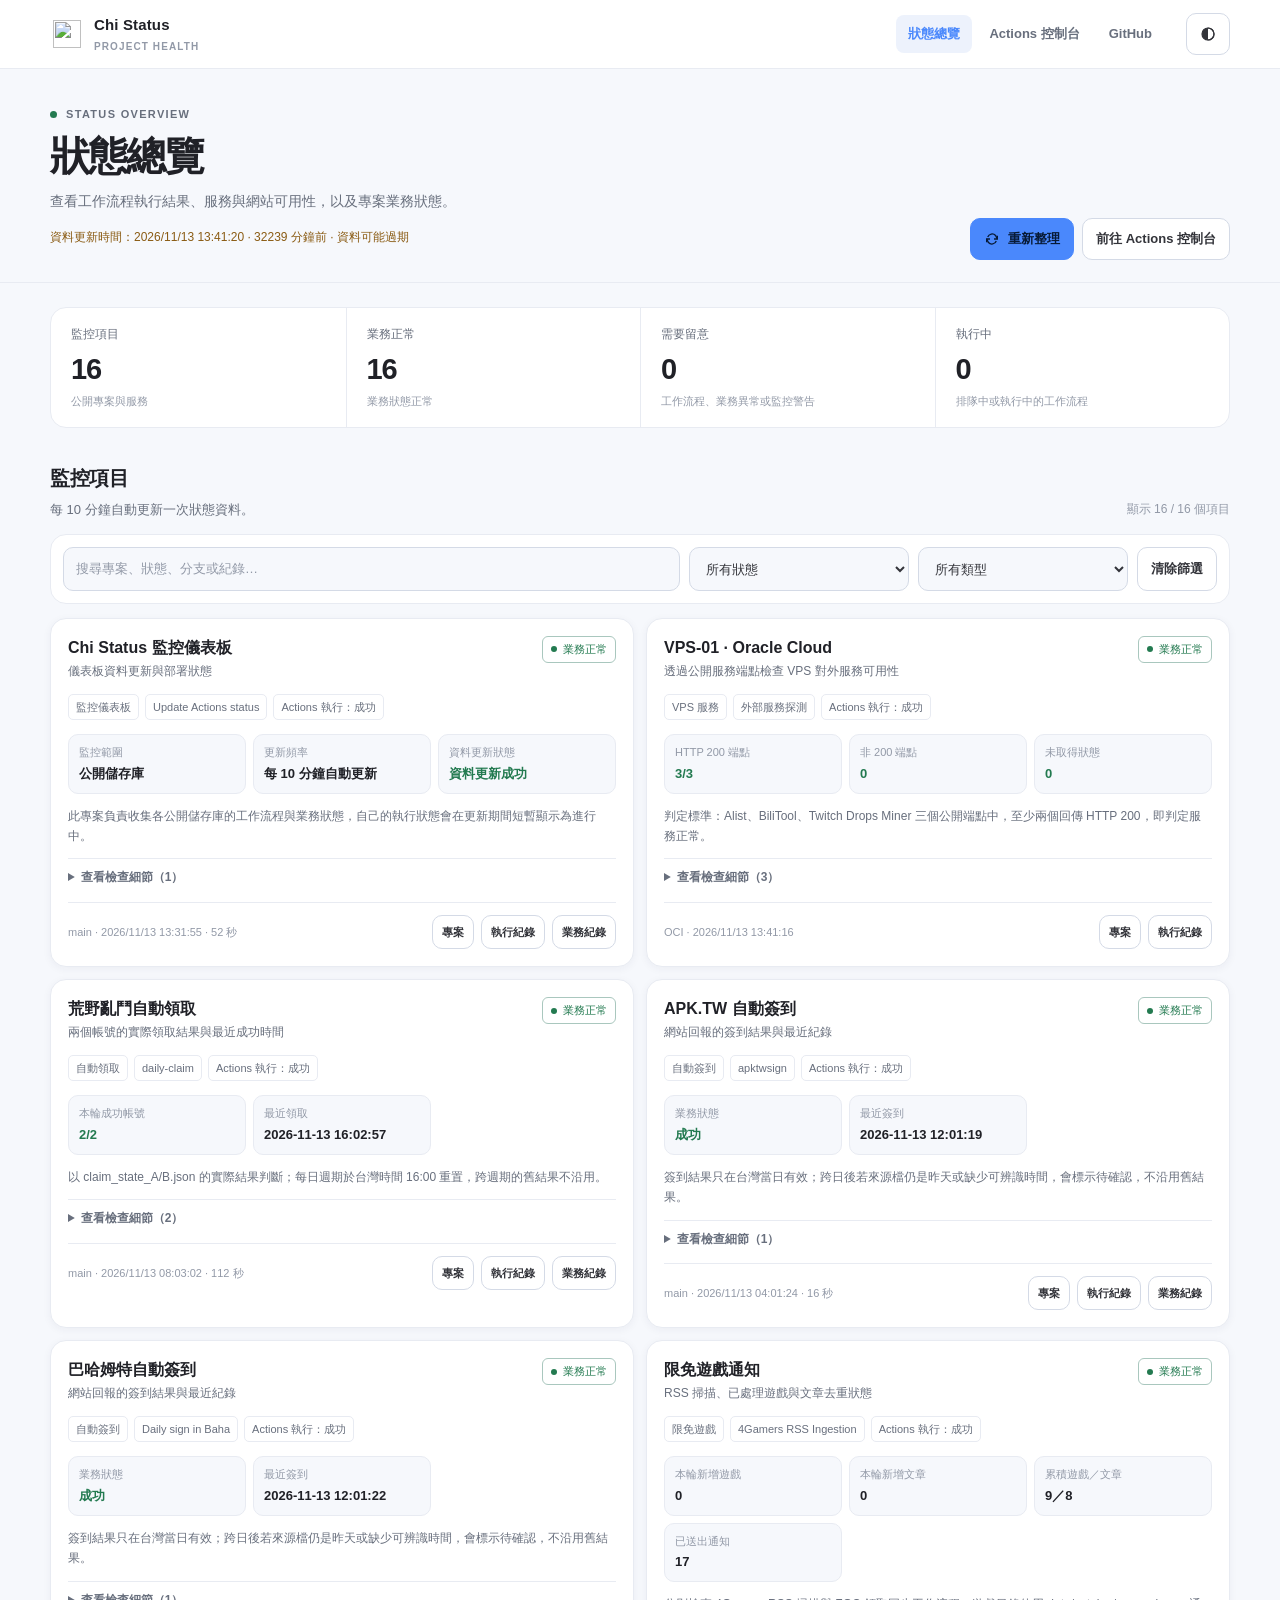
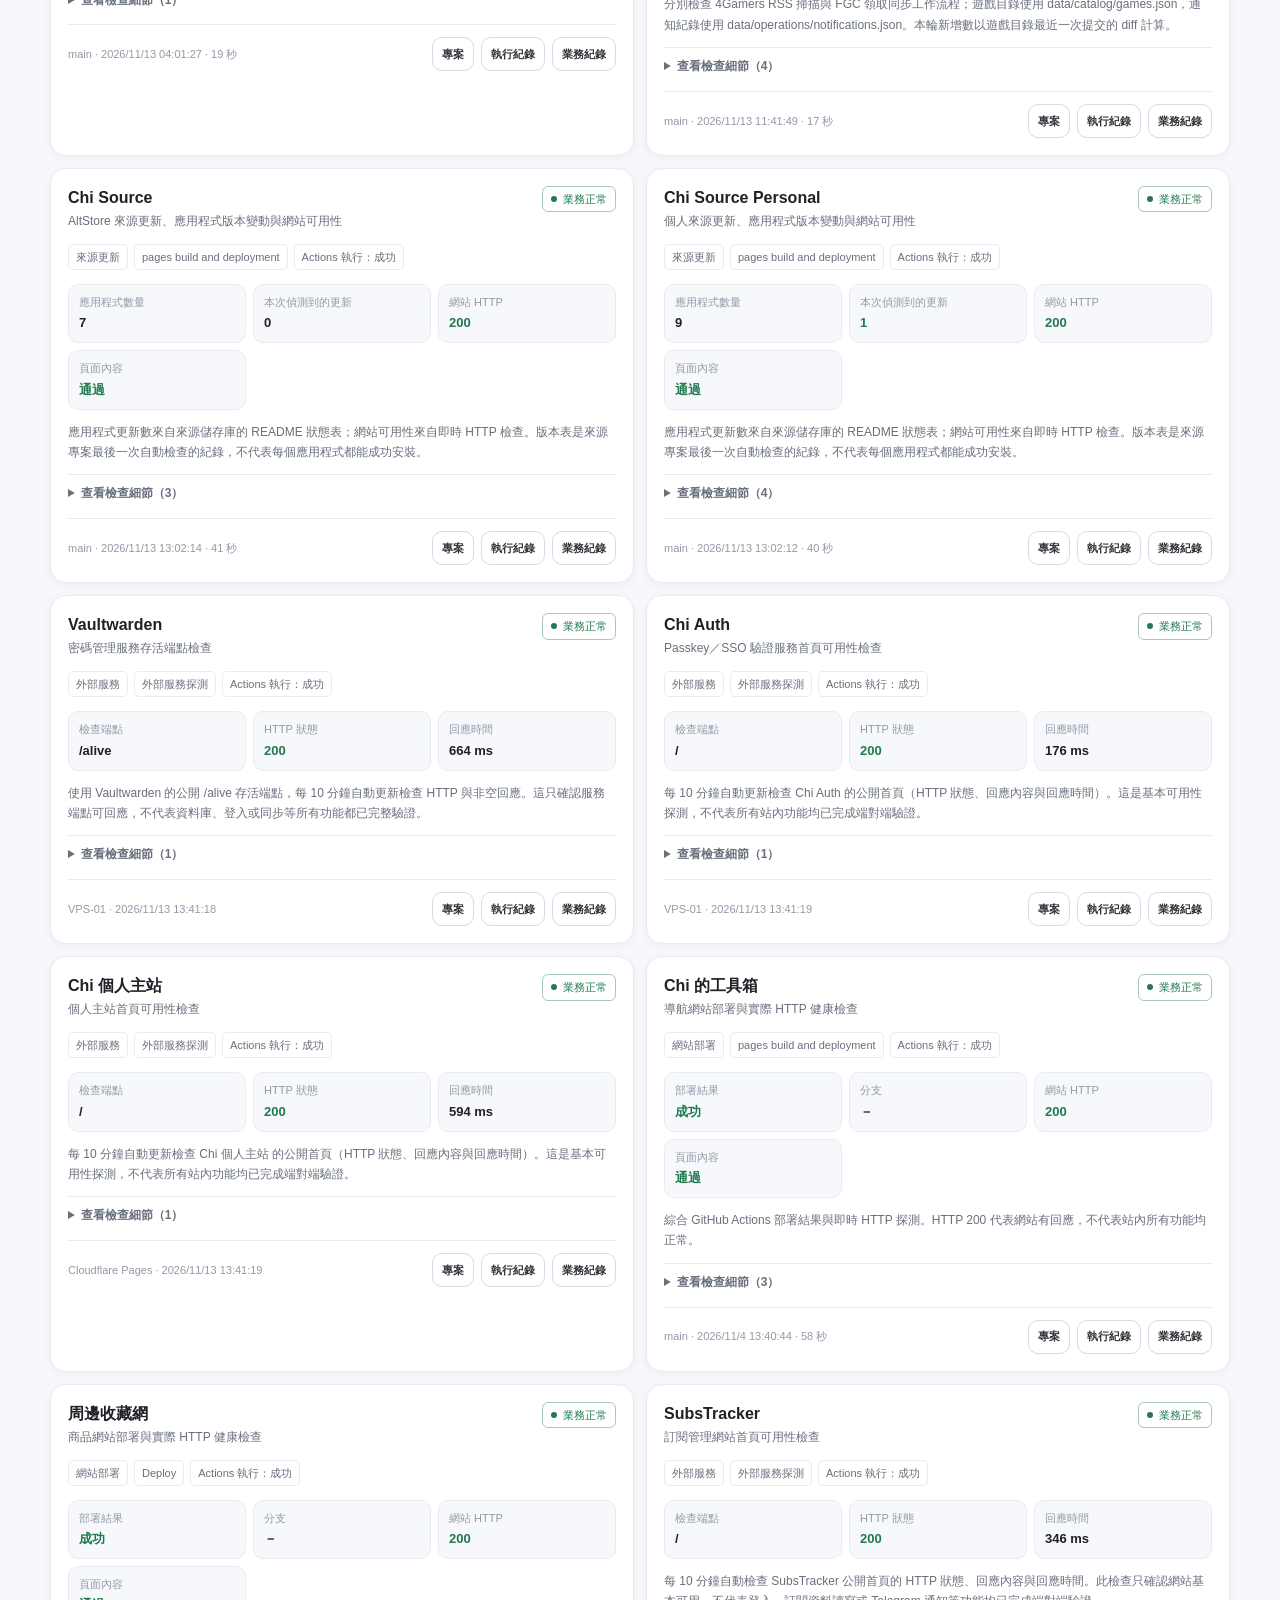
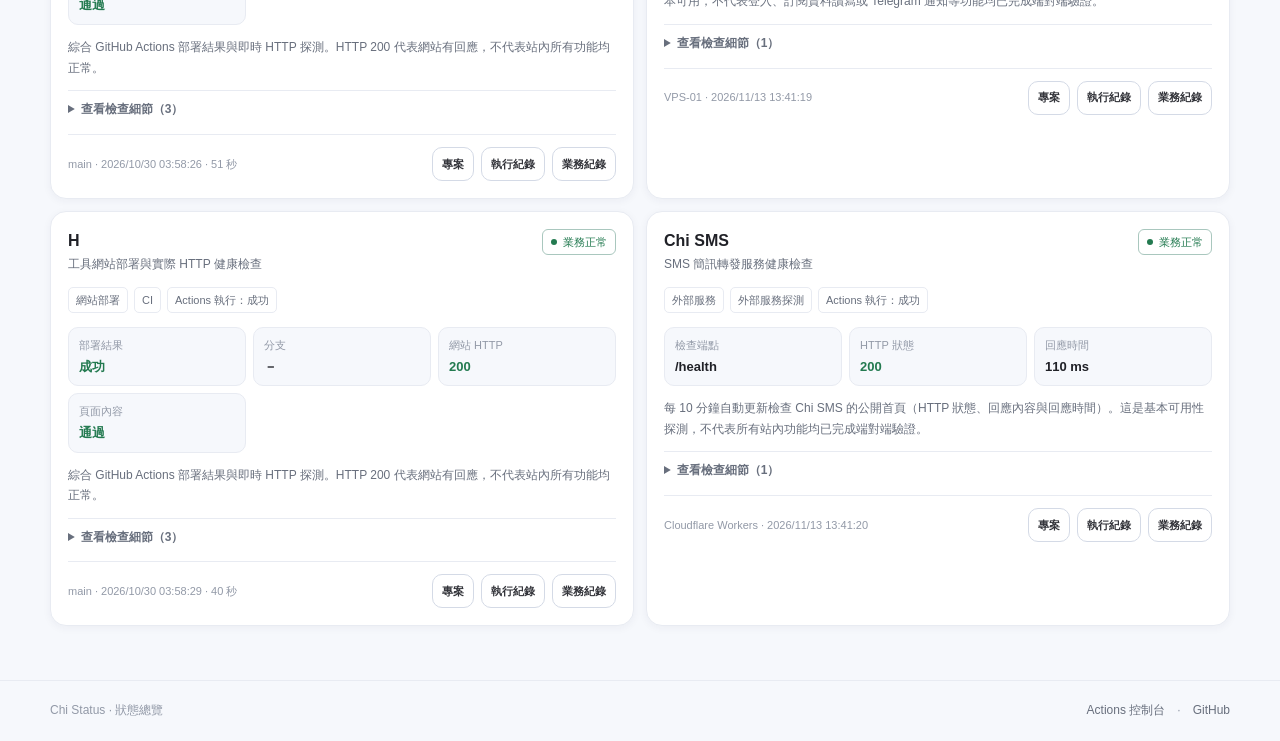
==== index.html @ 499a4186 "Fix Status logo asset references" ====
<!doctype html>
<html lang="zh-Hant" data-chi-theme="light">
<head>
<meta charset="utf-8">
<meta name="viewport" content="width=device-width, initial-scale=1">
<meta name="theme-color" content="#f6f8fc">
<meta name="description" content="Chi Status 狀態總覽，查看工作流程執行結果、服務與網站可用性，以及專案業務狀態。">
<title>Chi Status · 狀態總覽</title>
<link rel="icon" type="image/png" href="https://raw.githubusercontent.com/47tsai/chi-system/main/logo/status-w.png">
<link rel="apple-touch-icon" href="https://raw.githubusercontent.com/47tsai/chi-system/main/logo/status-w.png">
<style>
:root{color-scheme:light;--chi-color-page:#f6f8fc;--chi-color-page-soft:#f0f3fa;--chi-color-surface:#fff;--chi-color-surface-raised:#fff;--chi-color-surface-muted:#edf2fc;--chi-color-text:#33343a;--chi-color-text-strong:#202127;--chi-color-text-muted:#686f7d;--chi-color-text-subtle:#9299a7;--chi-color-accent:#4a88fc;--chi-color-accent-hover:#3476ed;--chi-color-border:#e8ebf2;--chi-color-border-strong:#d4dae6;--chi-color-focus:#4a88fc;--chi-color-success:#237a50;--chi-color-warning:#8a5b13;--chi-color-danger:#b93843;--chi-font-sans:"Noto Sans TC",-apple-system,BlinkMacSystemFont,"Segoe UI",Roboto,sans-serif;--chi-font-mono:ui-monospace,SFMono-Regular,Menlo,Consolas,monospace;--chi-radius-sm:6px;--chi-radius-md:10px;--chi-radius-lg:16px;--chi-shadow-subtle:0 2px 8px rgb(35 48 80 / 5%);--content:1180px}
[data-chi-theme=dark]{color-scheme:dark;--chi-color-page:#17191f;--chi-color-page-soft:#1b1e27;--chi-color-surface:#20232c;--chi-color-surface-raised:#272b36;--chi-color-surface-muted:#282c38;--chi-color-text:#e8eaf1;--chi-color-text-strong:#f7f8fc;--chi-color-text-muted:#b2b8c7;--chi-color-text-subtle:#8c94a6;--chi-color-accent:#4a88fc;--chi-color-accent-hover:#79a8ff;--chi-color-border:#353a49;--chi-color-border-strong:#4b5265;--chi-color-focus:#4a88fc;--chi-color-success:#7ed6a7;--chi-color-warning:#edc071;--chi-color-danger:#ff969e;--chi-shadow-subtle:0 2px 8px rgb(0 0 0 / 18%)}
*,*::before,*::after{box-sizing:border-box}html{scroll-behavior:smooth;scroll-padding-top:84px}body{margin:0;background:var(--chi-color-page);color:var(--chi-color-text);font:15px/1.65 var(--chi-font-sans);-webkit-font-smoothing:antialiased}a{color:inherit}button,input,select{font:inherit}button:focus-visible,a:focus-visible,input:focus-visible,select:focus-visible{outline:3px solid var(--chi-color-focus);outline-offset:3px}.container{width:min(calc(100% - 40px),var(--content));margin-inline:auto}.skip{position:absolute;left:12px;top:-60px;z-index:50;padding:10px 14px;background:var(--chi-color-surface);border:1px solid var(--chi-color-border);border-radius:var(--chi-radius-md)}.skip:focus{top:12px}
.header{position:sticky;top:0;z-index:20;background:var(--chi-color-surface);border-bottom:1px solid var(--chi-color-border)}.header-inner{min-height:68px;display:flex;align-items:center;gap:22px}.brand{display:flex;align-items:center;gap:10px;text-decoration:none;color:var(--chi-color-text-strong);font-weight:800;letter-spacing:.01em;white-space:nowrap}.brand-mark{display:grid;place-items:center;width:34px;height:34px;flex:none;overflow:hidden;border-radius:0;background:transparent;color:inherit}.brand-mark img{width:28px;height:28px;object-fit:contain}.brand-logo-dark{display:none}[data-chi-theme=dark] .brand-logo-light{display:none}[data-chi-theme=dark] .brand-logo-dark{display:block}.brand small{display:block;margin-top:1px;color:var(--chi-color-text-subtle);font-size:10px;letter-spacing:.11em;font-weight:650}.nav{display:flex;align-items:center;gap:5px;margin-left:auto}.nav a{padding:8px 12px;border-radius:8px;color:var(--chi-color-text-muted);font-size:13px;font-weight:650;text-decoration:none}.nav a:hover,.nav a[aria-current=page]{background:var(--chi-color-surface-muted);color:var(--chi-color-accent)}.tools{display:flex;align-items:center;gap:8px}.button{display:inline-flex;align-items:center;justify-content:center;gap:8px;min-height:42px;padding:8px 13px;border:1px solid var(--chi-color-border-strong);border-radius:var(--chi-radius-md);background:var(--chi-color-surface);color:var(--chi-color-text);font-size:13px;font-weight:650;text-decoration:none;cursor:pointer}.button:hover{background:var(--chi-color-surface-muted);border-color:var(--chi-color-accent)}.button.primary{border-color:var(--chi-color-accent);background:var(--chi-color-accent);color:#071a36}.button:disabled{opacity:.6;cursor:wait}.button svg{width:16px;height:16px;flex:none}.menu{display:none;width:42px;padding:0}
.page-heading{padding:36px 0 22px;border-bottom:1px solid var(--chi-color-border)}.heading-row{display:flex;align-items:flex-end;justify-content:space-between;gap:24px}.eyebrow{display:flex;align-items:center;gap:9px;margin:0 0 9px;color:var(--chi-color-text-muted);font-size:11px;font-weight:750;letter-spacing:.12em;text-transform:uppercase}.live-dot{width:7px;height:7px;border-radius:50%;background:var(--chi-color-success)}h1,h2,h3,p{margin-top:0}.page-heading h1{margin:0;color:var(--chi-color-text-strong);font-size:clamp(28px,4vw,40px);line-height:1.2;letter-spacing:-.045em}.intro{max-width:650px;margin:10px 0 0;color:var(--chi-color-text-muted);font-size:14px}.heading-actions{display:flex;align-items:center;gap:8px;flex-wrap:wrap}.updated{margin-top:15px;color:var(--chi-color-text-subtle);font-size:12px}.updated.stale{color:var(--chi-color-warning)}
main{padding:24px 0 54px}.stats{display:grid;grid-template-columns:repeat(4,minmax(0,1fr));border:1px solid var(--chi-color-border);border-radius:var(--chi-radius-lg);background:var(--chi-color-surface);overflow:hidden}.stat{padding:17px 20px;min-width:0}.stat+.stat{border-left:1px solid var(--chi-color-border)}.stat-label{display:flex;align-items:center;gap:8px;color:var(--chi-color-text-muted);font-size:12px}.stat-label svg{width:16px;height:16px}.stat-value{display:block;margin-top:7px;color:var(--chi-color-text-strong);font-size:29px;font-weight:750;line-height:1.2;letter-spacing:-.04em;font-variant-numeric:tabular-nums}.stat-note{display:block;margin-top:5px;color:var(--chi-color-text-subtle);font-size:11px}
.section{margin-top:34px}.section-head{display:flex;align-items:flex-end;justify-content:space-between;gap:16px;margin-bottom:14px}.section-head h2{margin:0;color:var(--chi-color-text-strong);font-size:20px;letter-spacing:-.025em}.section-head p{margin:4px 0 0;color:var(--chi-color-text-muted);font-size:13px}.result-count{color:var(--chi-color-text-subtle);font-size:12px;white-space:nowrap}
.filters{display:grid;grid-template-columns:minmax(200px,1fr) minmax(160px,220px) minmax(160px,210px) auto;gap:9px;padding:12px;border:1px solid var(--chi-color-border);border-radius:var(--chi-radius-lg);background:var(--chi-color-surface)}.field{width:100%;min-width:0;min-height:44px;padding:9px 12px;border:1px solid var(--chi-color-border-strong);border-radius:var(--chi-radius-md);background:var(--chi-color-page);color:var(--chi-color-text);font-size:13px}.field::placeholder{color:var(--chi-color-text-subtle)}.field:focus{outline:2px solid var(--chi-color-focus);outline-offset:1px}
.notice{display:none;margin-top:12px;padding:12px 14px;border:1px solid var(--chi-color-border);border-radius:var(--chi-radius-md);background:var(--chi-color-surface);font-size:13px;overflow-wrap:anywhere}.notice:not(:empty){display:block}.notice.error{border-color:var(--chi-color-danger);color:var(--chi-color-danger)}.notice.success{border-color:var(--chi-color-success);color:var(--chi-color-success)}
.projects{display:grid;grid-template-columns:repeat(2,minmax(0,1fr));gap:12px;margin-top:14px}.project{min-width:0;padding:17px;border:1px solid var(--chi-color-border);border-radius:var(--chi-radius-lg);background:var(--chi-color-surface);box-shadow:var(--chi-shadow-subtle)}.project[data-health=bad]{border-top:2px solid var(--chi-color-danger)}.project[data-health=warn]{border-top:2px solid var(--chi-color-warning)}.project[data-health=running]{border-top:2px solid var(--chi-color-accent)}.project-top{display:flex;align-items:flex-start;justify-content:space-between;gap:12px}.project-title{min-width:0}.project-title h3{margin:0;color:var(--chi-color-text-strong);font-size:16px;line-height:1.45;overflow-wrap:anywhere}.project-title p{margin:3px 0 0;color:var(--chi-color-text-muted);font-size:12px;overflow-wrap:anywhere}.status{display:inline-flex;align-items:center;gap:6px;flex:none;padding:4px 8px;border:1px solid var(--chi-color-border);border-radius:6px;color:var(--chi-color-text-muted);font-size:11px;line-height:1.5}.status:before{content:"";width:6px;height:6px;border-radius:50%;background:currentColor}.status.good{color:var(--chi-color-success);border-color:color-mix(in srgb,var(--chi-color-success) 32%,var(--chi-color-border))}.status.bad{color:var(--chi-color-danger);border-color:color-mix(in srgb,var(--chi-color-danger) 32%,var(--chi-color-border))}.status.warn{color:var(--chi-color-warning);border-color:color-mix(in srgb,var(--chi-color-warning) 32%,var(--chi-color-border))}.status.running{color:var(--chi-color-accent)}.meta{display:flex;flex-wrap:wrap;gap:6px;margin-top:12px}.tag{padding:3px 7px;border:1px solid var(--chi-color-border);border-radius:5px;color:var(--chi-color-text-muted);font-size:11px;overflow-wrap:anywhere}.metrics{display:grid;grid-template-columns:repeat(3,minmax(0,1fr));gap:7px;margin-top:14px}.metric{min-width:0;padding:9px 10px;border:1px solid var(--chi-color-border);border-radius:var(--chi-radius-md);background:var(--chi-color-page)}.metric span{display:block;color:var(--chi-color-text-subtle);font-size:11px;line-height:1.5}.metric strong{display:block;margin-top:4px;color:var(--chi-color-text-strong);font-size:13px;line-height:1.45;overflow-wrap:anywhere}.metric strong.good{color:var(--chi-color-success)}.metric strong.bad{color:var(--chi-color-danger)}.warning{margin-top:12px;padding:10px 12px;border-left:3px solid var(--chi-color-warning);background:var(--chi-color-page-soft);color:var(--chi-color-warning);font-size:12px;overflow-wrap:anywhere}.note{margin:12px 0 0;color:var(--chi-color-text-muted);font-size:12px;line-height:1.7}.details{margin-top:12px;border-top:1px solid var(--chi-color-border);padding-top:9px}.details summary{cursor:pointer;color:var(--chi-color-text-muted);font-size:12px;font-weight:650}.detail-list{display:grid;gap:0;margin-top:8px}.detail-row{display:grid;grid-template-columns:minmax(80px,.7fr) minmax(0,1.5fr);gap:12px;padding:8px 0;border-bottom:1px solid var(--chi-color-border);font-size:12px}.detail-row:last-child{border-bottom:0}.detail-row span{color:var(--chi-color-text-subtle)}.detail-row strong{text-align:right;color:var(--chi-color-text);font-weight:500;overflow-wrap:anywhere}.card-footer{display:flex;align-items:center;justify-content:space-between;gap:12px;margin-top:14px;padding-top:12px;border-top:1px solid var(--chi-color-border)}.run-meta{min-width:0;color:var(--chi-color-text-subtle);font-size:11px;overflow-wrap:anywhere}.links{display:flex;gap:7px;flex:none}.links .button{min-height:34px;padding:6px 9px;font-size:11px}.empty{grid-column:1/-1;padding:36px 16px;border:1px dashed var(--chi-color-border-strong);border-radius:var(--chi-radius-lg);background:var(--chi-color-surface);color:var(--chi-color-text-muted);text-align:center}
.footer{border-top:1px solid var(--chi-color-border);padding:20px 0;color:var(--chi-color-text-subtle);font-size:12px}.footer-inner{display:flex;justify-content:space-between;gap:14px;flex-wrap:wrap}.footer a{color:var(--chi-color-text-muted);text-decoration:none}.footer a:hover{color:var(--chi-color-accent)}
@media(max-width:900px){.header-inner{gap:12px}.nav{display:none;position:absolute;top:calc(100% + 1px);right:20px;min-width:210px;padding:8px;border:1px solid var(--chi-color-border);border-radius:var(--chi-radius-lg);background:var(--chi-color-surface);box-shadow:var(--chi-shadow-subtle)}.nav.open{display:grid}.nav a{padding:10px}.menu{display:inline-flex}.filters{grid-template-columns:minmax(0,1fr) minmax(0,190px)}.projects{gap:10px}.project{padding:14px}}
@media(max-width:620px){.container{width:calc(100% - 28px)}.header-inner{min-height:60px;gap:8px}.brand{gap:8px;font-size:14px}.brand-mark{width:32px;height:32px}.brand small{font-size:9px}.tools{margin-left:auto;gap:5px}.tools .button{min-height:38px;padding:7px 9px}.tools .button .label{display:none}.menu{width:38px}.nav{right:14px}.page-heading{padding:27px 0 18px}.heading-row{align-items:flex-start;flex-direction:column;gap:15px}.page-heading h1{font-size:30px}.heading-actions{width:100%}.heading-actions .button{flex:1}.intro{font-size:13px}.updated{font-size:11px}main{padding-top:18px}.stats{grid-template-columns:repeat(2,minmax(0,1fr))}.stat{padding:13px 14px}.stat:nth-child(3){border-left:0;border-top:1px solid var(--chi-color-border)}.stat:nth-child(4){border-top:1px solid var(--chi-color-border)}.stat-value{font-size:26px}.section{margin-top:26px}.section-head{align-items:flex-start;flex-direction:column;gap:5px}.filters{grid-template-columns:1fr;padding:9px}.projects{grid-template-columns:1fr}.project{padding:14px}.project-top{gap:8px}.project-title h3{font-size:16px}.metrics{gap:5px}.metric{padding:8px}.metric span{font-size:10px}.metric strong{font-size:12px}.card-footer{align-items:flex-start;flex-direction:column}.links{width:100%}.links .button{flex:1}.detail-row{grid-template-columns:1fr;gap:2px}.detail-row strong{text-align:left}.result-count{white-space:normal}}
@media(prefers-reduced-motion:reduce){html{scroll-behavior:auto}*{transition:none!important;animation:none!important}}
</style>
</head>
<body>
<a class="skip" href="#main">跳至主要內容</a>
<header class="header"><div class="container header-inner">
<a class="brand" href="/" aria-label="Chi Status 狀態總覽首頁"><span class="brand-mark" aria-hidden="true"><img class="brand-logo-light" src="https://raw.githubusercontent.com/47tsai/chi-system/main/logo/status-b.png" alt=""><img class="brand-logo-dark" src="https://raw.githubusercontent.com/47tsai/chi-system/main/logo/status-w.png" alt=""></span><span>Chi Status<small>PROJECT HEALTH</small></span></a>
<nav class="nav" id="nav" aria-label="主要導覽"><a href="#overview" aria-current="page">狀態總覽</a><a href="/action/">Actions 控制台</a><a href="https://github.com/47tsai/status" target="_blank" rel="noopener noreferrer">GitHub</a></nav>
<div class="tools"><button class="button" id="theme" type="button" aria-label="切換色彩模式"><svg viewBox="0 0 24 24" fill="none" stroke="currentColor" stroke-width="1.8" aria-hidden="true"><path d="M12 8a2.83 2.83 0 0 0 4 4 4 4 0 1 1-4-4"/><path d="M12 2v2M12 20v2M4.9 4.9l1.4 1.4M17.7 17.7l1.4 1.4M2 12h2M20 12h2M6.3 17.7l-1.4 1.4M19.1 4.9l-1.4 1.4"/></svg></button><button class="button menu" id="menu" type="button" aria-expanded="false" aria-controls="nav" aria-label="開啟導覽選單"><svg viewBox="0 0 24 24" fill="none" stroke="currentColor" stroke-width="2"><path d="M4 6h16M4 12h16M4 18h16"/></svg></button></div>
</div></header>
<section class="page-heading"><div class="container"><div class="heading-row"><div><p class="eyebrow"><span class="live-dot"></span> STATUS OVERVIEW</p><h1>狀態總覽</h1><p class="intro">查看工作流程執行結果、服務與網站可用性，以及專案業務狀態。</p><p class="updated" id="updated" aria-live="polite">正在讀取最新狀態…</p></div><div class="heading-actions"><button class="button primary" id="refresh" type="button"><svg viewBox="0 0 24 24" fill="none" stroke="currentColor" stroke-width="2"><path d="M20 7v5h-5M4 17v-5h5"/><path d="M5.6 9A7 7 0 0 1 17.3 6.7L20 12M4 12l2.7 5.3A7 7 0 0 0 18.4 15"/></svg><span id="refresh-label">重新整理</span></button><a class="button" href="/action/">前往 Actions 控制台</a></div></div></div></section>
<main id="main"><div id="overview" class="container">
<section class="stats" aria-label="狀態摘要">
<div class="stat"><span class="stat-label">監控項目</span><strong class="stat-value" id="total">－</strong><span class="stat-note">公開專案與服務</span></div>
<div class="stat"><span class="stat-label">業務正常</span><strong class="stat-value" id="bizok">－</strong><span class="stat-note">業務狀態正常</span></div>
<div class="stat"><span class="stat-label">需要留意</span><strong class="stat-value" id="attention">－</strong><span class="stat-note">工作流程、業務異常或監控警告</span></div>
<div class="stat"><span class="stat-label">執行中</span><strong class="stat-value" id="running">－</strong><span class="stat-note">排隊中或執行中的工作流程</span></div>
</section>
<section class="section" aria-labelledby="projects-heading"><div class="section-head"><div><h2 id="projects-heading">監控項目</h2><p>每 10 分鐘自動更新一次狀態資料。</p></div><span class="result-count" id="result-count">載入中</span></div>
<div class="filters"><input class="field" id="search" type="search" placeholder="搜尋專案、狀態、分支或紀錄…" aria-label="搜尋監控項目"><select class="field" id="filter" aria-label="依狀態篩選"><option value="all">所有狀態</option><option value="attention">需要留意</option><option value="business-failure">業務異常</option><option value="workflow-failure">工作流程失敗</option><option value="success">業務正常</option><option value="running">執行中</option></select><select class="field" id="category" aria-label="依類型篩選"><option value="all">所有類型</option><option value="vps">VPS</option><option value="claim">自動領取</option><option value="checkin">自動簽到</option><option value="source">來源更新</option><option value="deploy">網站部署</option><option value="freegame">限免遊戲</option><option value="website">外部服務</option></select><button class="button" id="clear" type="button">清除篩選</button></div>
<div class="notice" id="notice" role="status" aria-live="polite"></div><div class="projects" id="projects"><div class="empty">正在載入狀態資料…</div></div>
</section>
</div>

</main>
<footer class="footer"><div class="container footer-inner"><span>Chi Status · 狀態總覽</span><span><a href="/action/">Actions 控制台</a>　·　<a href="https://github.com/47tsai/status" target="_blank" rel="noopener noreferrer">GitHub</a></span></div></footer>
<script>
const $=id=>document.getElementById(id);let items=[],lastGeneratedAt=null,loading=false,loadError='';
const labels={success:'成功',failure:'失敗',cancelled:'已取消',in_progress:'執行中',queued:'排隊中',requested:'等待中',waiting:'等待中',timed_out:'逾時',action_required:'需要處理',skipped:'已略過',unknown:'狀態未知',running:'執行中'};
const kindLabels={dashboard:'監控儀表板',vps:'VPS 服務',claim:'自動領取',checkin:'自動簽到',source:'來源更新',deploy:'網站部署',freegame:'限免遊戲',website:'外部服務',project:'一般專案'};
const text=s=>String(s??'');const escapeHTML=s=>text(s).replace(/[&<>"']/g,c=>({'&':'&amp;','<':'&lt;','>':'&gt;','"':'&quot;',"'":'&#39;'}[c]));
const isWorkflowBad=x=>['failure','timed_out','action_required','startup_failure'].includes(x.status);
const isBusinessBad=x=>x.business?.business_status==='failure';
const isRunning=x=>['in_progress','queued','requested','waiting'].includes(x.status);
const isWorkflowUnconfirmed=x=>x.status!=='success'&&!isWorkflowBad(x)&&!isRunning(x);
const needsAttention=x=>health(x)==='bad'||health(x)==='warn';
const label=s=>labels[s]||s||'尚無紀錄';
const safeDate=s=>{const d=new Date(s||0);return !s||Number.isNaN(d.getTime())?'尚無時間':d.toLocaleString('zh-TW',{hour12:false})};
const businessLabel=b=>b?.business_label||'尚未建立業務紀錄';
function health(x){if(isWorkflowBad(x)||isBusinessBad(x))return'bad';if(isRunning(x))return'running';if(x.monitor_warning||isWorkflowUnconfirmed(x)||x.business?.business_status!=='success')return'warn';return'good'}
function statusText(x){if(isWorkflowBad(x))return'工作流程'+label(x.status);if(isBusinessBad(x))return'業務異常';if(x.monitor_warning)return'監控警告';if(isRunning(x))return label(x.status);if(isWorkflowUnconfirmed(x))return'工作流程'+label(x.status)+' · 待確認';if(x.business?.business_status==='success')return'業務正常';return'待確認'}
function statusClass(x){const h=health(x);return h==='good'?'good':h==='bad'?'bad':h==='running'?'running':'warn'}
function render(){
 const q=$('search').value.trim().toLowerCase(),f=$('filter').value,c=$('category').value;
 const filtered=items.filter(x=>{const b=x.business||{},hay=[x.name,x.full_name,x.workflow,x.branch,x.commit_message,x.monitor_warning,b.title,b.description,b.business_label,...(b.metrics||[]).flatMap(m=>[m.label,m.value]),...(b.details||[]).flatMap(d=>[d.label,d.result,d.time])].join(' ').toLowerCase();if(q&&!hay.includes(q))return false;if(f==='attention'&&!needsAttention(x))return false;if(f==='business-failure'&&!isBusinessBad(x))return false;if(f==='workflow-failure'&&!isWorkflowBad(x))return false;if(f==='success'&&health(x)!=='good')return false;if(f==='running'&&!isRunning(x))return false;if(c!=='all'&&b.kind!==c)return false;return true});
 const order={status:0,'vps-01':1,'sc-auto-claim':2,apktwsign:3,bahasign:4,'free-game':5,'chi-source':6,'chi-source-personal':7,'vaultwarden-service':8,'chi-auth-service':9,'chi-home':10,nav:11,merch:12,'sub-service':13,h:14};const severity=x=>isWorkflowBad(x)||isBusinessBad(x)?0:x.monitor_warning?1:isRunning(x)?1:(x.business?.business_status==='success'&&x.status==='success')?3:2;
 filtered.sort((a,b)=>(order[a.name]??100)-(order[b.name]??100)||severity(a)-severity(b)||(new Date(b.updated_at||0)-new Date(a.updated_at||0)));
 $('total').textContent=items.length;$('bizok').textContent=items.filter(x=>x.business?.business_status==='success').length;$('attention').textContent=items.filter(x=>health(x)==='bad'||health(x)==='warn').length;$('running').textContent=items.filter(isRunning).length;$('result-count').textContent='顯示 '+filtered.length+' / '+items.length+' 個項目';
 const root=$('projects');root.replaceChildren();
 if(!filtered.length){root.innerHTML='<div class="empty">沒有符合條件的監控項目。<br>請調整搜尋文字或篩選條件。</div>';return}
 for(const x of filtered){const b=x.business||{},metrics=b.metrics||[],details=b.details||[],h=health(x);const card=document.createElement('article');card.className='project';card.dataset.health=h;
 const metricHTML=metrics.length?'<div class="metrics">'+metrics.map(m=>'<div class="metric"><span>'+escapeHTML(m.label)+'</span><strong class="'+(m.tone==='good'?'good':m.tone==='bad'?'bad':'')+'">'+escapeHTML(m.value)+'</strong></div>').join('')+'</div>':'';
 const detailHTML=details.length?'<details class="details"><summary>查看檢查細節（'+details.length+'）</summary><div class="detail-list">'+details.map(d=>'<div class="detail-row"><span>'+escapeHTML(d.label)+'</span><strong>'+escapeHTML([d.result,d.time].filter(Boolean).join(' · ')||'－')+'</strong></div>').join('')+'</div></details>':'';
 const note=b.note?'<p class="note">'+escapeHTML(b.note)+'</p>':'';
 const warning=x.monitor_warning?'<div class="warning">'+escapeHTML(x.monitor_warning)+'</div>':'';
 const duration=Number.isFinite(x.duration_seconds)?' · '+x.duration_seconds+' 秒':'';
 const runMeta='<div class="run-meta">'+escapeHTML(x.branch||'－')+' · '+escapeHTML(safeDate(x.updated_at))+duration+'</div>';
 const link=(url,label)=>url?'<a class="button" href="'+escapeHTML(url)+'" target="_blank" rel="noopener noreferrer">'+label+'</a>':'';
 card.innerHTML='<div class="project-top"><div class="project-title"><h3>'+escapeHTML(b.title||x.full_name||x.name)+'</h3><p>'+escapeHTML(b.description||x.workflow||'專案狀態')+'</p></div><span class="status '+statusClass(x)+'">'+escapeHTML(statusText(x))+'</span></div><div class="meta"><span class="tag">'+escapeHTML(kindLabels[b.kind]||kindLabels.project)+'</span><span class="tag">'+escapeHTML(x.workflow||'無工作流程紀錄')+'</span><span class="tag">Actions 執行：'+escapeHTML(label(x.status))+'</span></div>'+metricHTML+warning+note+detailHTML+'<div class="card-footer">'+runMeta+'<div class="links">'+link(x.html_url,'專案')+link(x.run_url||x.runs_url,'執行紀錄')+(b.evidence_url?link(b.evidence_url,'業務紀錄'):'')+'</div></div>';
 root.append(card);
 }
}
function updateFreshness(){const stamp=$('updated');if(loadError){stamp.textContent=loadError;stamp.classList.add('stale');return}if(!lastGeneratedAt||Number.isNaN(lastGeneratedAt.getTime())){stamp.textContent='尚未取得有效的更新時間';stamp.classList.add('stale');return}const delta=Date.now()-lastGeneratedAt.getTime(),age=Math.max(0,Math.floor(delta/60000));let ageText=age<1?'不到 1 分鐘前':age+' 分鐘前';if(age>=20)ageText+=' · 資料可能過期';if(delta < -120000)ageText='時間戳記在未來，請檢查系統時間';stamp.textContent='資料更新時間：'+lastGeneratedAt.toLocaleString('zh-TW',{hour12:false})+' · '+ageText;stamp.classList.toggle('stale',age>=20||delta < -120000)}
async function load(){if(loading)return;loading=true;const btn=$('refresh');btn.disabled=true;$('refresh-label').textContent='讀取中…';const controller=new AbortController(),timeout=setTimeout(()=>controller.abort(),15000);try{const r=await fetch('/status.json?t='+Date.now(),{cache:'no-store',signal:controller.signal});if(!r.ok)throw Error('HTTP '+r.status);const data=await r.json();if(!Array.isArray(data.repositories))throw Error('狀態資料格式不正確');items=data.repositories;lastGeneratedAt=data.generated_at?new Date(data.generated_at):null;loadError='';$('notice').textContent='';$('notice').className='notice';updateFreshness();render()}catch(e){loadError=e.name==='AbortError'?'讀取逾時：15 秒內未收到回應':'讀取失敗：'+e.message;updateFreshness();$('notice').className='notice error';$('notice').textContent='目前無法讀取最新狀態資料。請確認 status.json 已部署，或稍後重新整理。';if(!items.length)$('projects').innerHTML='<div class="empty">目前讀取不到狀態資料，請稍後重新整理。</div>'}finally{clearTimeout(timeout);loading=false;btn.disabled=false;$('refresh-label').textContent='重新整理'}}
$('refresh').addEventListener('click',load);$('search').addEventListener('input',render);$('filter').addEventListener('change',render);$('category').addEventListener('change',render);$('clear').addEventListener('click',()=>{$('search').value='';$('filter').value='all';$('category').value='all';render()});
const root=document.documentElement,systemTheme=window.matchMedia('(prefers-color-scheme: dark)');let theme='system';try{theme=localStorage.getItem('chi-status-theme')||'system'}catch(e){}if(!['system','light','dark'].includes(theme))theme='system';function applyTheme(){root.dataset.chiTheme=theme==='system'?(systemTheme.matches?'dark':'light'):theme;const themeButton=$('theme');const icons={system:'<circle cx="12" cy="12" r="9"/><path d="M12 3a9 9 0 0 0 0 18Z" fill="currentColor" stroke="none"/><path d="M12 3a9 9 0 0 1 0 18"/>',light:'<circle cx="12" cy="12" r="4"/><path d="M12 2v2m0 16v2M4.93 4.93l1.41 1.41m11.32 11.32 1.41 1.41M2 12h2m16 0h2M4.93 19.07l1.41-1.41M17.66 6.34l1.41-1.41"/>',dark:'<path d="M20.5 14.2A8.5 8.5 0 0 1 9.8 3.5 8.5 8.5 0 1 0 20.5 14.2Z"/>'};themeButton.innerHTML='<svg viewBox="0 0 24 24" fill="none" stroke="currentColor" stroke-width="1.8" stroke-linecap="round" stroke-linejoin="round" aria-hidden="true">'+icons[theme]+'</svg>';themeButton.setAttribute('aria-label','目前色彩模式：'+(theme==='system'?'跟隨系統':theme==='light'?'淺色':'深色')+'，點擊切換');const meta=document.querySelector('meta[name=theme-color]');meta.content=root.dataset.chiTheme==='dark'?'#17191f':'#f6f8fc';}applyTheme();$('theme').addEventListener('click',()=>{theme=['system','light','dark'][(['system','light','dark'].indexOf(theme)+1)%3];try{localStorage.setItem('chi-status-theme',theme)}catch(e){}applyTheme()});systemTheme.addEventListener('change',()=>{if(theme==='system')applyTheme()});
$('menu').addEventListener('click',()=>{const open=$('nav').classList.toggle('open');$('menu').setAttribute('aria-expanded',String(open));$('menu').setAttribute('aria-label',open?'關閉導覽選單':'開啟導覽選單')});document.addEventListener('click',e=>{if(!e.target.closest('#nav')&&!e.target.closest('#menu')){$('nav').classList.remove('open');$('menu').setAttribute('aria-expanded','false')}});
setInterval(()=>{if(!document.hidden)load()},60000);document.addEventListener('visibilitychange',()=>{if(!document.hidden)load()});setInterval(updateFreshness,15000);load();
</script>
</body>
</html>
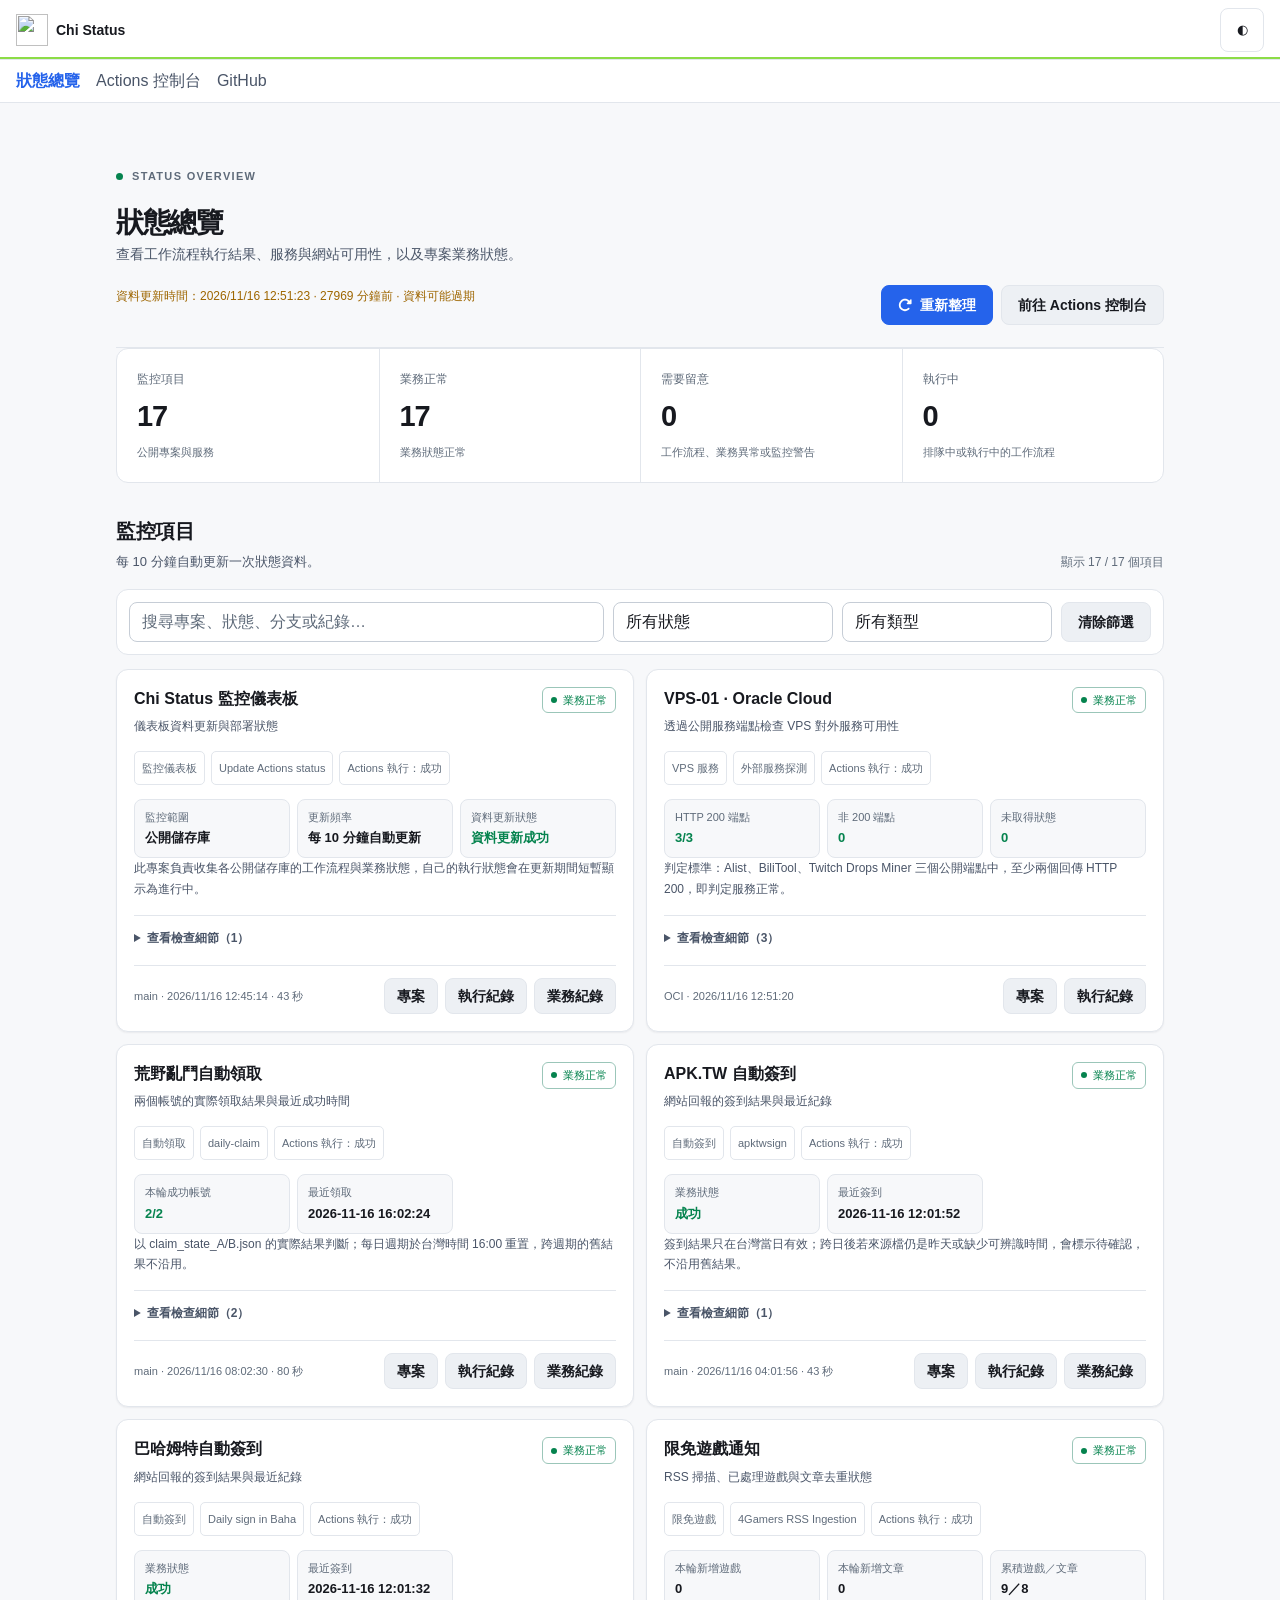
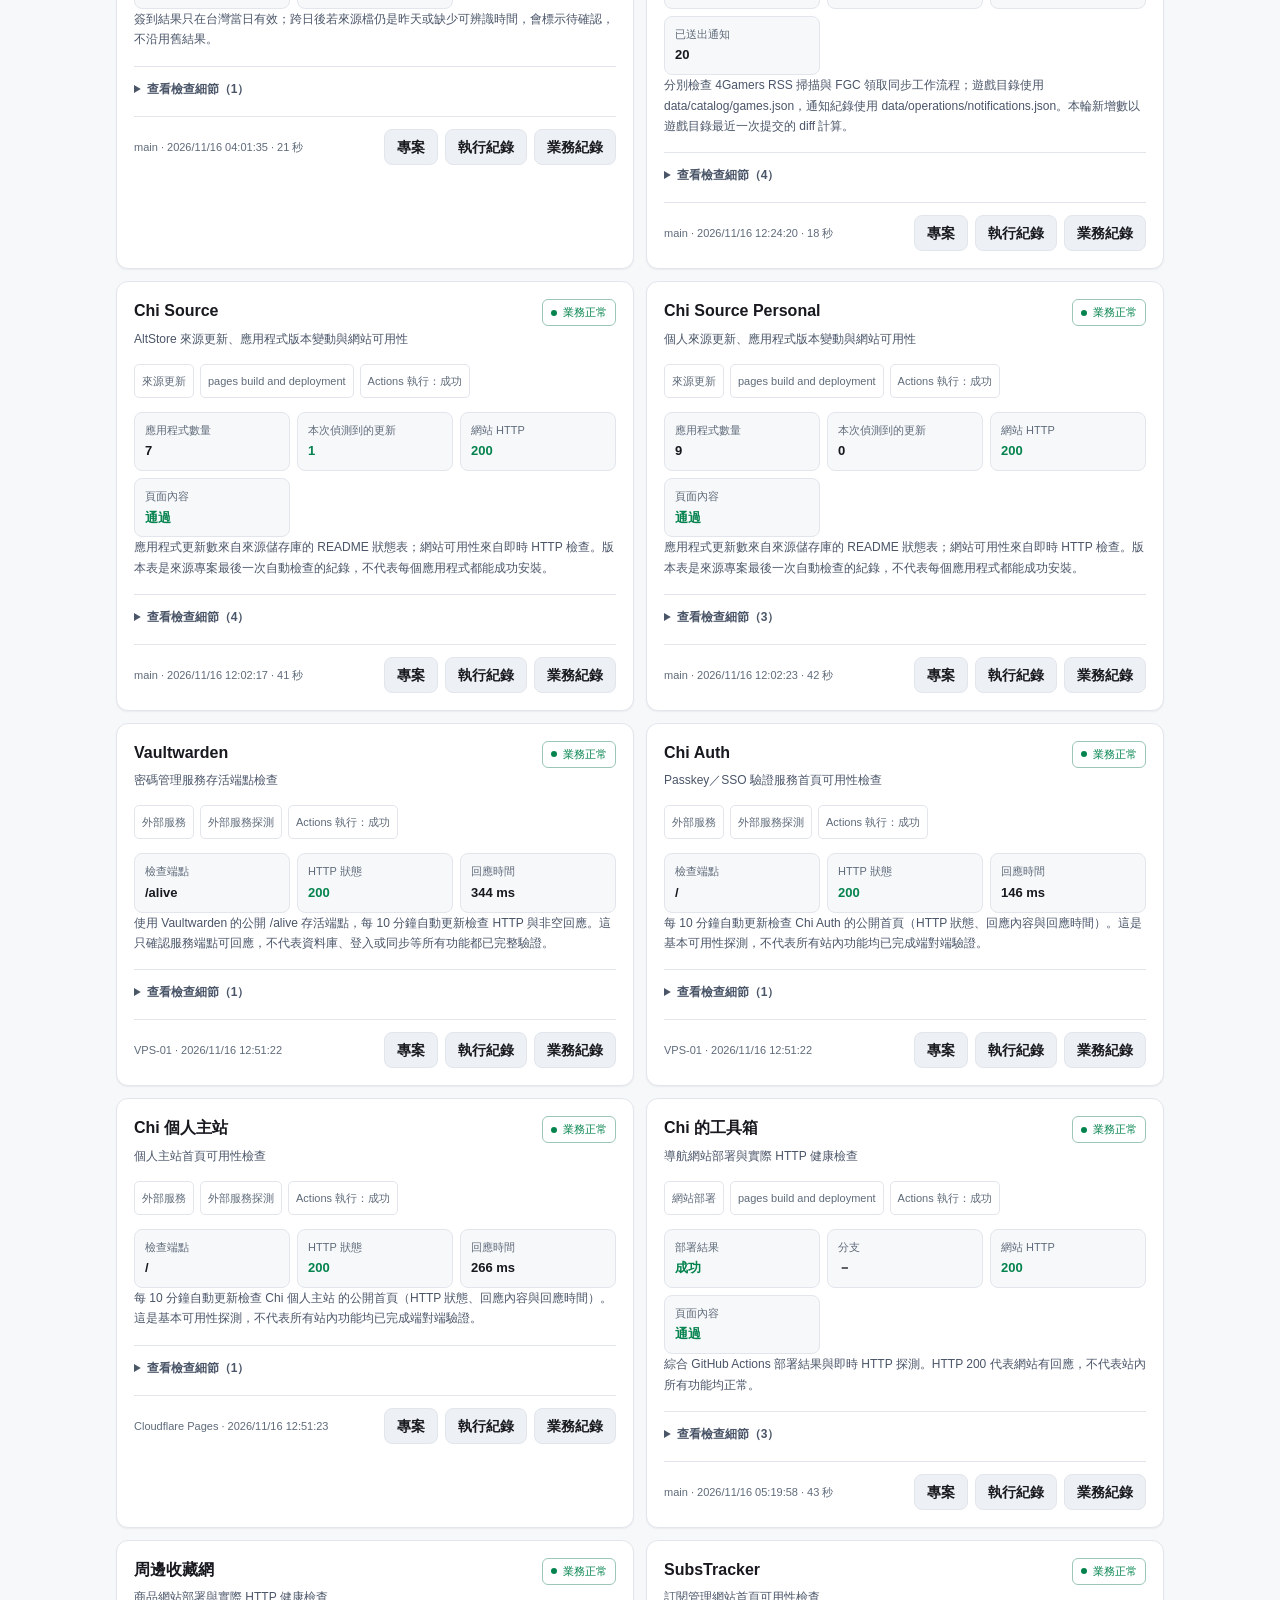
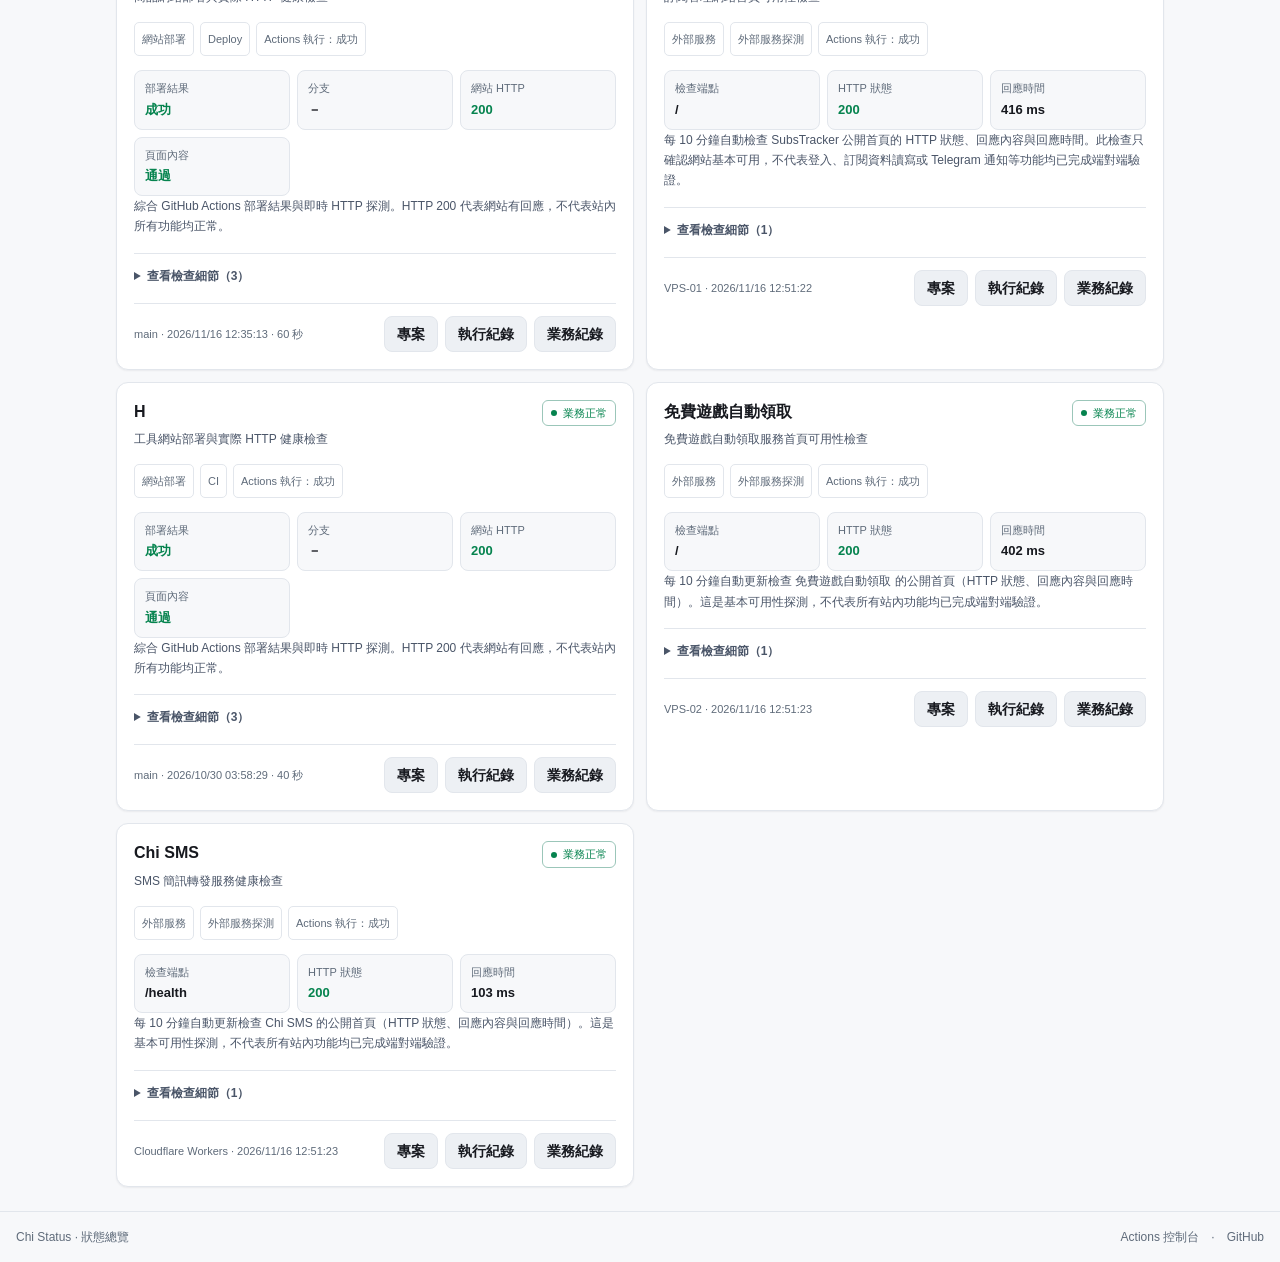
==== commit 2638d430: "Migrate status dashboard to chi-system v1.1.0 (pinned 2b8cd04)" ====
--- a/index.html
+++ b/index.html
@@ -1,39 +1,53 @@
 <!doctype html>
-<html lang="zh-Hant" data-chi-theme="light">
+<html lang="zh-Hant" data-chi-theme="light" data-chi-theme-mode="system" data-chi-layout="header" data-chi-brand="status">
 <head>
 <meta charset="utf-8">
 <meta name="viewport" content="width=device-width, initial-scale=1">
-<meta name="theme-color" content="#f6f8fc">
+<meta name="theme-color" content="#F7F8FA">
 <meta name="description" content="Chi Status 狀態總覽，查看工作流程執行結果、服務與網站可用性，以及專案業務狀態。">
 <title>Chi Status · 狀態總覽</title>
-<link rel="icon" type="image/png" href="https://raw.githubusercontent.com/47tsai/chi-system/main/logo/status-w.png">
-<link rel="apple-touch-icon" href="https://raw.githubusercontent.com/47tsai/chi-system/main/logo/status-w.png">
+<link rel="icon" type="image/png" href="https://raw.githubusercontent.com/47tsai/chi-system/2b8cd040116133a580bae0136794679fdafdaeb1/logo/status-w.png">
+<link rel="apple-touch-icon" href="https://raw.githubusercontent.com/47tsai/chi-system/2b8cd040116133a580bae0136794679fdafdaeb1/logo/status-w.png">
+<script src="chi-system/theme.js"></script>
+<script src="chi-system/icon.js"></script>
+<link rel="stylesheet" href="chi-system/tokens.css">
+<link rel="stylesheet" href="chi-system/components.css">
 <style>
-:root{color-scheme:light;--chi-color-page:#f6f8fc;--chi-color-page-soft:#f0f3fa;--chi-color-surface:#fff;--chi-color-surface-raised:#fff;--chi-color-surface-muted:#edf2fc;--chi-color-text:#33343a;--chi-color-text-strong:#202127;--chi-color-text-muted:#686f7d;--chi-color-text-subtle:#9299a7;--chi-color-accent:#4a88fc;--chi-color-accent-hover:#3476ed;--chi-color-border:#e8ebf2;--chi-color-border-strong:#d4dae6;--chi-color-focus:#4a88fc;--chi-color-success:#237a50;--chi-color-warning:#8a5b13;--chi-color-danger:#b93843;--chi-font-sans:"Noto Sans TC",-apple-system,BlinkMacSystemFont,"Segoe UI",Roboto,sans-serif;--chi-font-mono:ui-monospace,SFMono-Regular,Menlo,Consolas,monospace;--chi-radius-sm:6px;--chi-radius-md:10px;--chi-radius-lg:16px;--chi-shadow-subtle:0 2px 8px rgb(35 48 80 / 5%);--content:1180px}
-[data-chi-theme=dark]{color-scheme:dark;--chi-color-page:#17191f;--chi-color-page-soft:#1b1e27;--chi-color-surface:#20232c;--chi-color-surface-raised:#272b36;--chi-color-surface-muted:#282c38;--chi-color-text:#e8eaf1;--chi-color-text-strong:#f7f8fc;--chi-color-text-muted:#b2b8c7;--chi-color-text-subtle:#8c94a6;--chi-color-accent:#4a88fc;--chi-color-accent-hover:#79a8ff;--chi-color-border:#353a49;--chi-color-border-strong:#4b5265;--chi-color-focus:#4a88fc;--chi-color-success:#7ed6a7;--chi-color-warning:#edc071;--chi-color-danger:#ff969e;--chi-shadow-subtle:0 2px 8px rgb(0 0 0 / 18%)}
-*,*::before,*::after{box-sizing:border-box}html{scroll-behavior:smooth;scroll-padding-top:84px}body{margin:0;background:var(--chi-color-page);color:var(--chi-color-text);font:15px/1.65 var(--chi-font-sans);-webkit-font-smoothing:antialiased}a{color:inherit}button,input,select{font:inherit}button:focus-visible,a:focus-visible,input:focus-visible,select:focus-visible{outline:3px solid var(--chi-color-focus);outline-offset:3px}.container{width:min(calc(100% - 40px),var(--content));margin-inline:auto}.skip{position:absolute;left:12px;top:-60px;z-index:50;padding:10px 14px;background:var(--chi-color-surface);border:1px solid var(--chi-color-border);border-radius:var(--chi-radius-md)}.skip:focus{top:12px}
-.header{position:sticky;top:0;z-index:20;background:var(--chi-color-surface);border-bottom:1px solid var(--chi-color-border)}.header-inner{min-height:68px;display:flex;align-items:center;gap:22px}.brand{display:flex;align-items:center;gap:10px;text-decoration:none;color:var(--chi-color-text-strong);font-weight:800;letter-spacing:.01em;white-space:nowrap}.brand-mark{display:grid;place-items:center;width:34px;height:34px;flex:none;overflow:hidden;border-radius:0;background:transparent;color:inherit}.brand-mark img{width:28px;height:28px;object-fit:contain}.brand-logo-dark{display:none}[data-chi-theme=dark] .brand-logo-light{display:none}[data-chi-theme=dark] .brand-logo-dark{display:block}.brand small{display:block;margin-top:1px;color:var(--chi-color-text-subtle);font-size:10px;letter-spacing:.11em;font-weight:650}.nav{display:flex;align-items:center;gap:5px;margin-left:auto}.nav a{padding:8px 12px;border-radius:8px;color:var(--chi-color-text-muted);font-size:13px;font-weight:650;text-decoration:none}.nav a:hover,.nav a[aria-current=page]{background:var(--chi-color-surface-muted);color:var(--chi-color-accent)}.tools{display:flex;align-items:center;gap:8px}.button{display:inline-flex;align-items:center;justify-content:center;gap:8px;min-height:42px;padding:8px 13px;border:1px solid var(--chi-color-border-strong);border-radius:var(--chi-radius-md);background:var(--chi-color-surface);color:var(--chi-color-text);font-size:13px;font-weight:650;text-decoration:none;cursor:pointer}.button:hover{background:var(--chi-color-surface-muted);border-color:var(--chi-color-accent)}.button.primary{border-color:var(--chi-color-accent);background:var(--chi-color-accent);color:#071a36}.button:disabled{opacity:.6;cursor:wait}.button svg{width:16px;height:16px;flex:none}.menu{display:none;width:42px;padding:0}
-.page-heading{padding:36px 0 22px;border-bottom:1px solid var(--chi-color-border)}.heading-row{display:flex;align-items:flex-end;justify-content:space-between;gap:24px}.eyebrow{display:flex;align-items:center;gap:9px;margin:0 0 9px;color:var(--chi-color-text-muted);font-size:11px;font-weight:750;letter-spacing:.12em;text-transform:uppercase}.live-dot{width:7px;height:7px;border-radius:50%;background:var(--chi-color-success)}h1,h2,h3,p{margin-top:0}.page-heading h1{margin:0;color:var(--chi-color-text-strong);font-size:clamp(28px,4vw,40px);line-height:1.2;letter-spacing:-.045em}.intro{max-width:650px;margin:10px 0 0;color:var(--chi-color-text-muted);font-size:14px}.heading-actions{display:flex;align-items:center;gap:8px;flex-wrap:wrap}.updated{margin-top:15px;color:var(--chi-color-text-subtle);font-size:12px}.updated.stale{color:var(--chi-color-warning)}
-main{padding:24px 0 54px}.stats{display:grid;grid-template-columns:repeat(4,minmax(0,1fr));border:1px solid var(--chi-color-border);border-radius:var(--chi-radius-lg);background:var(--chi-color-surface);overflow:hidden}.stat{padding:17px 20px;min-width:0}.stat+.stat{border-left:1px solid var(--chi-color-border)}.stat-label{display:flex;align-items:center;gap:8px;color:var(--chi-color-text-muted);font-size:12px}.stat-label svg{width:16px;height:16px}.stat-value{display:block;margin-top:7px;color:var(--chi-color-text-strong);font-size:29px;font-weight:750;line-height:1.2;letter-spacing:-.04em;font-variant-numeric:tabular-nums}.stat-note{display:block;margin-top:5px;color:var(--chi-color-text-subtle);font-size:11px}
-.section{margin-top:34px}.section-head{display:flex;align-items:flex-end;justify-content:space-between;gap:16px;margin-bottom:14px}.section-head h2{margin:0;color:var(--chi-color-text-strong);font-size:20px;letter-spacing:-.025em}.section-head p{margin:4px 0 0;color:var(--chi-color-text-muted);font-size:13px}.result-count{color:var(--chi-color-text-subtle);font-size:12px;white-space:nowrap}
-.filters{display:grid;grid-template-columns:minmax(200px,1fr) minmax(160px,220px) minmax(160px,210px) auto;gap:9px;padding:12px;border:1px solid var(--chi-color-border);border-radius:var(--chi-radius-lg);background:var(--chi-color-surface)}.field{width:100%;min-width:0;min-height:44px;padding:9px 12px;border:1px solid var(--chi-color-border-strong);border-radius:var(--chi-radius-md);background:var(--chi-color-page);color:var(--chi-color-text);font-size:13px}.field::placeholder{color:var(--chi-color-text-subtle)}.field:focus{outline:2px solid var(--chi-color-focus);outline-offset:1px}
-.notice{display:none;margin-top:12px;padding:12px 14px;border:1px solid var(--chi-color-border);border-radius:var(--chi-radius-md);background:var(--chi-color-surface);font-size:13px;overflow-wrap:anywhere}.notice:not(:empty){display:block}.notice.error{border-color:var(--chi-color-danger);color:var(--chi-color-danger)}.notice.success{border-color:var(--chi-color-success);color:var(--chi-color-success)}
-.projects{display:grid;grid-template-columns:repeat(2,minmax(0,1fr));gap:12px;margin-top:14px}.project{min-width:0;padding:17px;border:1px solid var(--chi-color-border);border-radius:var(--chi-radius-lg);background:var(--chi-color-surface);box-shadow:var(--chi-shadow-subtle)}.project[data-health=bad]{border-top:2px solid var(--chi-color-danger)}.project[data-health=warn]{border-top:2px solid var(--chi-color-warning)}.project[data-health=running]{border-top:2px solid var(--chi-color-accent)}.project-top{display:flex;align-items:flex-start;justify-content:space-between;gap:12px}.project-title{min-width:0}.project-title h3{margin:0;color:var(--chi-color-text-strong);font-size:16px;line-height:1.45;overflow-wrap:anywhere}.project-title p{margin:3px 0 0;color:var(--chi-color-text-muted);font-size:12px;overflow-wrap:anywhere}.status{display:inline-flex;align-items:center;gap:6px;flex:none;padding:4px 8px;border:1px solid var(--chi-color-border);border-radius:6px;color:var(--chi-color-text-muted);font-size:11px;line-height:1.5}.status:before{content:"";width:6px;height:6px;border-radius:50%;background:currentColor}.status.good{color:var(--chi-color-success);border-color:color-mix(in srgb,var(--chi-color-success) 32%,var(--chi-color-border))}.status.bad{color:var(--chi-color-danger);border-color:color-mix(in srgb,var(--chi-color-danger) 32%,var(--chi-color-border))}.status.warn{color:var(--chi-color-warning);border-color:color-mix(in srgb,var(--chi-color-warning) 32%,var(--chi-color-border))}.status.running{color:var(--chi-color-accent)}.meta{display:flex;flex-wrap:wrap;gap:6px;margin-top:12px}.tag{padding:3px 7px;border:1px solid var(--chi-color-border);border-radius:5px;color:var(--chi-color-text-muted);font-size:11px;overflow-wrap:anywhere}.metrics{display:grid;grid-template-columns:repeat(3,minmax(0,1fr));gap:7px;margin-top:14px}.metric{min-width:0;padding:9px 10px;border:1px solid var(--chi-color-border);border-radius:var(--chi-radius-md);background:var(--chi-color-page)}.metric span{display:block;color:var(--chi-color-text-subtle);font-size:11px;line-height:1.5}.metric strong{display:block;margin-top:4px;color:var(--chi-color-text-strong);font-size:13px;line-height:1.45;overflow-wrap:anywhere}.metric strong.good{color:var(--chi-color-success)}.metric strong.bad{color:var(--chi-color-danger)}.warning{margin-top:12px;padding:10px 12px;border-left:3px solid var(--chi-color-warning);background:var(--chi-color-page-soft);color:var(--chi-color-warning);font-size:12px;overflow-wrap:anywhere}.note{margin:12px 0 0;color:var(--chi-color-text-muted);font-size:12px;line-height:1.7}.details{margin-top:12px;border-top:1px solid var(--chi-color-border);padding-top:9px}.details summary{cursor:pointer;color:var(--chi-color-text-muted);font-size:12px;font-weight:650}.detail-list{display:grid;gap:0;margin-top:8px}.detail-row{display:grid;grid-template-columns:minmax(80px,.7fr) minmax(0,1.5fr);gap:12px;padding:8px 0;border-bottom:1px solid var(--chi-color-border);font-size:12px}.detail-row:last-child{border-bottom:0}.detail-row span{color:var(--chi-color-text-subtle)}.detail-row strong{text-align:right;color:var(--chi-color-text);font-weight:500;overflow-wrap:anywhere}.card-footer{display:flex;align-items:center;justify-content:space-between;gap:12px;margin-top:14px;padding-top:12px;border-top:1px solid var(--chi-color-border)}.run-meta{min-width:0;color:var(--chi-color-text-subtle);font-size:11px;overflow-wrap:anywhere}.links{display:flex;gap:7px;flex:none}.links .button{min-height:34px;padding:6px 9px;font-size:11px}.empty{grid-column:1/-1;padding:36px 16px;border:1px dashed var(--chi-color-border-strong);border-radius:var(--chi-radius-lg);background:var(--chi-color-surface);color:var(--chi-color-text-muted);text-align:center}
-.footer{border-top:1px solid var(--chi-color-border);padding:20px 0;color:var(--chi-color-text-subtle);font-size:12px}.footer-inner{display:flex;justify-content:space-between;gap:14px;flex-wrap:wrap}.footer a{color:var(--chi-color-text-muted);text-decoration:none}.footer a:hover{color:var(--chi-color-accent)}
-@media(max-width:900px){.header-inner{gap:12px}.nav{display:none;position:absolute;top:calc(100% + 1px);right:20px;min-width:210px;padding:8px;border:1px solid var(--chi-color-border);border-radius:var(--chi-radius-lg);background:var(--chi-color-surface);box-shadow:var(--chi-shadow-subtle)}.nav.open{display:grid}.nav a{padding:10px}.menu{display:inline-flex}.filters{grid-template-columns:minmax(0,1fr) minmax(0,190px)}.projects{gap:10px}.project{padding:14px}}
-@media(max-width:620px){.container{width:calc(100% - 28px)}.header-inner{min-height:60px;gap:8px}.brand{gap:8px;font-size:14px}.brand-mark{width:32px;height:32px}.brand small{font-size:9px}.tools{margin-left:auto;gap:5px}.tools .button{min-height:38px;padding:7px 9px}.tools .button .label{display:none}.menu{width:38px}.nav{right:14px}.page-heading{padding:27px 0 18px}.heading-row{align-items:flex-start;flex-direction:column;gap:15px}.page-heading h1{font-size:30px}.heading-actions{width:100%}.heading-actions .button{flex:1}.intro{font-size:13px}.updated{font-size:11px}main{padding-top:18px}.stats{grid-template-columns:repeat(2,minmax(0,1fr))}.stat{padding:13px 14px}.stat:nth-child(3){border-left:0;border-top:1px solid var(--chi-color-border)}.stat:nth-child(4){border-top:1px solid var(--chi-color-border)}.stat-value{font-size:26px}.section{margin-top:26px}.section-head{align-items:flex-start;flex-direction:column;gap:5px}.filters{grid-template-columns:1fr;padding:9px}.projects{grid-template-columns:1fr}.project{padding:14px}.project-top{gap:8px}.project-title h3{font-size:16px}.metrics{gap:5px}.metric{padding:8px}.metric span{font-size:10px}.metric strong{font-size:12px}.card-footer{align-items:flex-start;flex-direction:column}.links{width:100%}.links .button{flex:1}.detail-row{grid-template-columns:1fr;gap:2px}.detail-row strong{text-align:left}.result-count{white-space:normal}}
+*,*::before,*::after{box-sizing:border-box}html{scroll-behavior:smooth;scroll-padding-top:76px}
+:focus-visible{outline:var(--chi-focus-width) solid var(--chi-color-focus-ring);outline-offset:var(--chi-focus-offset)}
+.skip{position:absolute;left:12px;top:-60px;z-index:50;padding:10px 14px;background:var(--chi-color-surface);border:1px solid var(--chi-color-border-subtle);border-radius:var(--chi-radius-md)}.skip:focus{top:12px}
+.chi-header{position:sticky;top:0;z-index:20}
+.page-heading{padding:36px 0 22px;border-bottom:1px solid var(--chi-color-border-subtle)}.heading-row{display:flex;align-items:flex-end;justify-content:space-between;gap:24px}.eyebrow{display:flex;align-items:center;gap:9px;margin:0 0 9px;color:var(--chi-color-text-muted);font-size:11px;font-weight:750;letter-spacing:.12em;text-transform:uppercase}.live-dot{width:7px;height:7px;border-radius:50%;background:var(--chi-color-success)}.page-heading h1{margin:0;color:var(--chi-color-text-primary);letter-spacing:-.045em}.intro{max-width:650px;margin:10px 0 0;color:var(--chi-color-text-secondary);font-size:14px}.heading-actions{display:flex;align-items:center;gap:8px;flex-wrap:wrap}.updated{margin-top:15px;color:var(--chi-color-text-muted);font-size:12px}.updated.stale{color:var(--chi-color-warning)}
+.stats{display:grid;grid-template-columns:repeat(4,minmax(0,1fr));border:1px solid var(--chi-color-border-subtle);border-radius:var(--chi-radius-lg);background:var(--chi-color-surface);overflow:hidden}.stat{padding:17px 20px;min-width:0}.stat+.stat{border-left:1px solid var(--chi-color-border-subtle)}.stat-label{display:flex;align-items:center;gap:8px;color:var(--chi-color-text-muted);font-size:12px}.stat-value{display:block;margin-top:7px;color:var(--chi-color-text-primary);font-size:29px;font-weight:750;line-height:1.2;letter-spacing:-.04em;font-variant-numeric:tabular-nums}.stat-note{display:block;margin-top:5px;color:var(--chi-color-text-muted);font-size:11px}
+.section{margin-top:34px}.section-head{display:flex;align-items:flex-end;justify-content:space-between;gap:16px;margin-bottom:14px}.section-head h2{margin:0;color:var(--chi-color-text-primary);letter-spacing:-.025em}.section-head p{margin:4px 0 0;color:var(--chi-color-text-secondary);font-size:13px}.result-count{color:var(--chi-color-text-muted);font-size:12px;white-space:nowrap}
+.filters{display:grid;grid-template-columns:minmax(200px,1fr) minmax(160px,220px) minmax(160px,210px) auto;gap:9px;padding:12px;border:1px solid var(--chi-color-border-subtle);border-radius:var(--chi-radius-lg);background:var(--chi-color-surface)}
+.notice{display:none;margin-top:12px;padding:12px 14px;border:1px solid var(--chi-color-border-subtle);border-radius:var(--chi-radius-md);background:var(--chi-color-surface);font-size:13px;overflow-wrap:anywhere}.notice:not(:empty){display:block}.notice.error{border-color:var(--chi-color-danger);color:var(--chi-color-danger)}.notice.success{border-color:var(--chi-color-success);color:var(--chi-color-success)}
+.projects{display:grid;grid-template-columns:repeat(2,minmax(0,1fr));gap:12px;margin-top:14px}.project{min-width:0;padding:17px;border:1px solid var(--chi-color-border-subtle);border-radius:var(--chi-radius-lg);background:var(--chi-color-surface);box-shadow:var(--chi-shadow-whisper)}.project[data-health=bad]{border-top:2px solid var(--chi-color-danger)}.project[data-health=warn]{border-top:2px solid var(--chi-color-warning)}.project[data-health=running]{border-top:2px solid var(--chi-color-accent)}.project-top{display:flex;align-items:flex-start;justify-content:space-between;gap:12px}.project-title{min-width:0}.project-title h3{margin:0;color:var(--chi-color-text-primary);font-size:16px;line-height:1.45;overflow-wrap:anywhere}.project-title p{margin:3px 0 0;color:var(--chi-color-text-secondary);font-size:12px;overflow-wrap:anywhere}.status{display:inline-flex;align-items:center;gap:6px;flex:none;padding:4px 8px;border:1px solid var(--chi-color-border-subtle);border-radius:6px;color:var(--chi-color-text-muted);font-size:11px;line-height:1.5}.status:before{content:"";width:6px;height:6px;border-radius:50%;background:currentColor}.status.good{color:var(--chi-color-success);border-color:color-mix(in srgb,var(--chi-color-success) 32%,var(--chi-color-border-subtle))}.status.bad{color:var(--chi-color-danger);border-color:color-mix(in srgb,var(--chi-color-danger) 32%,var(--chi-color-border-subtle))}.status.warn{color:var(--chi-color-warning);border-color:color-mix(in srgb,var(--chi-color-warning) 32%,var(--chi-color-border-subtle))}.status.running{color:var(--chi-color-accent)}.meta{display:flex;flex-wrap:wrap;gap:6px;margin-top:12px}.tag{padding:3px 7px;border:1px solid var(--chi-color-border-subtle);border-radius:5px;color:var(--chi-color-text-muted);font-size:11px;overflow-wrap:anywhere}.metrics{display:grid;grid-template-columns:repeat(3,minmax(0,1fr));gap:7px;margin-top:14px}.metric{min-width:0;padding:9px 10px;border:1px solid var(--chi-color-border-subtle);border-radius:var(--chi-radius-md);background:var(--chi-color-canvas)}.metric span{display:block;color:var(--chi-color-text-muted);font-size:11px;line-height:1.5}.metric strong{display:block;margin-top:4px;color:var(--chi-color-text-primary);font-size:13px;line-height:1.45;overflow-wrap:anywhere}.metric strong.good{color:var(--chi-color-success)}.metric strong.bad{color:var(--chi-color-danger)}.warning{margin-top:12px;padding:10px 12px;border-left:3px solid var(--chi-color-warning);background:var(--chi-color-surface-sunken);color:var(--chi-color-warning);font-size:12px;overflow-wrap:anywhere}.note{margin:12px 0 0;color:var(--chi-color-text-secondary);font-size:12px;line-height:1.7}.details{margin-top:12px;border-top:1px solid var(--chi-color-border-subtle);padding-top:9px}.details summary{cursor:pointer;color:var(--chi-color-text-secondary);font-size:12px;font-weight:650}.detail-list{display:grid;gap:0;margin-top:8px}.detail-row{display:grid;grid-template-columns:minmax(80px,.7fr) minmax(0,1.5fr);gap:12px;padding:8px 0;border-bottom:1px solid var(--chi-color-border-subtle);font-size:12px}.detail-row:last-child{border-bottom:0}.detail-row span{color:var(--chi-color-text-muted)}.detail-row strong{text-align:right;color:var(--chi-color-text-secondary);font-weight:500;overflow-wrap:anywhere}.card-footer{display:flex;align-items:center;justify-content:space-between;gap:12px;margin-top:14px;padding-top:12px;border-top:1px solid var(--chi-color-border-subtle)}.run-meta{min-width:0;color:var(--chi-color-text-muted);font-size:11px;overflow-wrap:anywhere}.links{display:flex;gap:7px;flex:none}
+#projects>.chi-state{grid-column:1/-1}.chi-state .chi-spinner{margin:0 auto var(--chi-space-4)}
+.chi-footer a{color:var(--chi-color-text-muted);text-decoration:none}.chi-footer a:hover{color:var(--chi-color-accent)}
+a.chi-btn{text-decoration:none}
+@media(max-width:900px){.filters{grid-template-columns:minmax(0,1fr) minmax(0,190px)}.projects{gap:10px}.project{padding:14px}}
+@media(max-width:620px){.page-heading{padding:27px 0 18px}.heading-row{align-items:flex-start;flex-direction:column;gap:15px}.heading-actions{width:100%}.heading-actions .chi-btn{flex:1}.intro{font-size:13px}.updated{font-size:11px}.stats{grid-template-columns:repeat(2,minmax(0,1fr))}.stat{padding:13px 14px}.stat:nth-child(3){border-left:0;border-top:1px solid var(--chi-color-border-subtle)}.stat:nth-child(4){border-top:1px solid var(--chi-color-border-subtle)}.stat-value{font-size:26px}.section{margin-top:26px}.section-head{align-items:flex-start;flex-direction:column;gap:5px}.filters{grid-template-columns:1fr;padding:9px}.projects{grid-template-columns:1fr}.project{padding:14px}.project-top{gap:8px}.project-title h3{font-size:16px}.metrics{gap:5px}.metric{padding:8px}.metric span{font-size:10px}.metric strong{font-size:12px}.card-footer{align-items:flex-start;flex-direction:column}.links{width:100%}.links .chi-btn{flex:1}.detail-row{grid-template-columns:1fr;gap:2px}.detail-row strong{text-align:left}.result-count{white-space:normal}}
 @media(prefers-reduced-motion:reduce){html{scroll-behavior:auto}*{transition:none!important;animation:none!important}}
 </style>
 </head>
 <body>
 <a class="skip" href="#main">跳至主要內容</a>
-<header class="header"><div class="container header-inner">
-<a class="brand" href="/" aria-label="Chi Status 狀態總覽首頁"><span class="brand-mark" aria-hidden="true"><img class="brand-logo-light" src="https://raw.githubusercontent.com/47tsai/chi-system/main/logo/status-b.png" alt=""><img class="brand-logo-dark" src="https://raw.githubusercontent.com/47tsai/chi-system/main/logo/status-w.png" alt=""></span><span>Chi Status<small>PROJECT HEALTH</small></span></a>
-<nav class="nav" id="nav" aria-label="主要導覽"><a href="#overview" aria-current="page">狀態總覽</a><a href="/action/">Actions 控制台</a><a href="https://github.com/47tsai/status" target="_blank" rel="noopener noreferrer">GitHub</a></nav>
-<div class="tools"><button class="button" id="theme" type="button" aria-label="切換色彩模式"><svg viewBox="0 0 24 24" fill="none" stroke="currentColor" stroke-width="1.8" aria-hidden="true"><path d="M12 8a2.83 2.83 0 0 0 4 4 4 4 0 1 1-4-4"/><path d="M12 2v2M12 20v2M4.9 4.9l1.4 1.4M17.7 17.7l1.4 1.4M2 12h2M20 12h2M6.3 17.7l-1.4 1.4M19.1 4.9l-1.4 1.4"/></svg></button><button class="button menu" id="menu" type="button" aria-expanded="false" aria-controls="nav" aria-label="開啟導覽選單"><svg viewBox="0 0 24 24" fill="none" stroke="currentColor" stroke-width="2"><path d="M4 6h16M4 12h16M4 18h16"/></svg></button></div>
-</div></header>
-<section class="page-heading"><div class="container"><div class="heading-row"><div><p class="eyebrow"><span class="live-dot"></span> STATUS OVERVIEW</p><h1>狀態總覽</h1><p class="intro">查看工作流程執行結果、服務與網站可用性，以及專案業務狀態。</p><p class="updated" id="updated" aria-live="polite">正在讀取最新狀態…</p></div><div class="heading-actions"><button class="button primary" id="refresh" type="button"><svg viewBox="0 0 24 24" fill="none" stroke="currentColor" stroke-width="2"><path d="M20 7v5h-5M4 17v-5h5"/><path d="M5.6 9A7 7 0 0 1 17.3 6.7L20 12M4 12l2.7 5.3A7 7 0 0 0 18.4 15"/></svg><span id="refresh-label">重新整理</span></button><a class="button" href="/action/">前往 Actions 控制台</a></div></div></div></section>
-<main id="main"><div id="overview" class="container">
+<div class="chi-shell"><div class="chi-content">
+<header class="chi-header">
+<a class="chi-header__brand" href="/" aria-label="Chi Status 狀態總覽首頁">
+<img class="chi-header__logo chi-header__logo--light" src="https://raw.githubusercontent.com/47tsai/chi-system/2b8cd040116133a580bae0136794679fdafdaeb1/logo/status-b.png" alt="" width="32" height="32">
+<img class="chi-header__logo chi-header__logo--dark" src="https://raw.githubusercontent.com/47tsai/chi-system/2b8cd040116133a580bae0136794679fdafdaeb1/logo/status-w.png" alt="" width="32" height="32">
+<span class="chi-header__name">Chi Status</span>
+</a>
+<div class="chi-header__actions">
+<button class="chi-header__theme" type="button" data-chi-theme-toggle aria-label="切換主題" title="切換主題"><span aria-hidden="true" data-chi-theme-icon>◐</span></button>
+</div>
+</header>
+<nav class="chi-subnav" aria-label="本站導覽"><a href="#overview" aria-current="page">狀態總覽</a><a href="/action/">Actions 控制台</a><a href="https://github.com/47tsai/status" target="_blank" rel="noopener noreferrer">GitHub</a></nav>
+<main class="chi-main" id="main">
+<section class="page-heading"><div class="heading-row"><div><p class="eyebrow"><span class="live-dot"></span> STATUS OVERVIEW</p><h1>狀態總覽</h1><p class="intro">查看工作流程執行結果、服務與網站可用性，以及專案業務狀態。</p><p class="updated" id="updated" aria-live="polite">正在讀取最新狀態…</p></div><div class="heading-actions"><button class="chi-btn chi-btn--primary" id="refresh" type="button"><span id="refresh-icon" aria-hidden="true"></span><span id="refresh-label">重新整理</span></button><a class="chi-btn chi-btn--secondary" href="/action/">前往 Actions 控制台</a></div></div></section>
+<div id="overview">
 <section class="stats" aria-label="狀態摘要">
 <div class="stat"><span class="stat-label">監控項目</span><strong class="stat-value" id="total">－</strong><span class="stat-note">公開專案與服務</span></div>
 <div class="stat"><span class="stat-label">業務正常</span><strong class="stat-value" id="bizok">－</strong><span class="stat-note">業務狀態正常</span></div>
@@ -41,13 +55,13 @@
 <div class="stat"><span class="stat-label">執行中</span><strong class="stat-value" id="running">－</strong><span class="stat-note">排隊中或執行中的工作流程</span></div>
 </section>
 <section class="section" aria-labelledby="projects-heading"><div class="section-head"><div><h2 id="projects-heading">監控項目</h2><p>每 10 分鐘自動更新一次狀態資料。</p></div><span class="result-count" id="result-count">載入中</span></div>
-<div class="filters"><input class="field" id="search" type="search" placeholder="搜尋專案、狀態、分支或紀錄…" aria-label="搜尋監控項目"><select class="field" id="filter" aria-label="依狀態篩選"><option value="all">所有狀態</option><option value="attention">需要留意</option><option value="business-failure">業務異常</option><option value="workflow-failure">工作流程失敗</option><option value="success">業務正常</option><option value="running">執行中</option></select><select class="field" id="category" aria-label="依類型篩選"><option value="all">所有類型</option><option value="vps">VPS</option><option value="claim">自動領取</option><option value="checkin">自動簽到</option><option value="source">來源更新</option><option value="deploy">網站部署</option><option value="freegame">限免遊戲</option><option value="website">外部服務</option></select><button class="button" id="clear" type="button">清除篩選</button></div>
-<div class="notice" id="notice" role="status" aria-live="polite"></div><div class="projects" id="projects"><div class="empty">正在載入狀態資料…</div></div>
+<div class="filters"><input class="chi-input" id="search" type="search" placeholder="搜尋專案、狀態、分支或紀錄…" aria-label="搜尋監控項目"><select class="chi-select" id="filter" aria-label="依狀態篩選"><option value="all">所有狀態</option><option value="attention">需要留意</option><option value="business-failure">業務異常</option><option value="workflow-failure">工作流程失敗</option><option value="success">業務正常</option><option value="running">執行中</option></select><select class="chi-select" id="category" aria-label="依類型篩選"><option value="all">所有類型</option><option value="vps">VPS</option><option value="claim">自動領取</option><option value="checkin">自動簽到</option><option value="source">來源更新</option><option value="deploy">網站部署</option><option value="freegame">限免遊戲</option><option value="website">外部服務</option></select><button class="chi-btn chi-btn--secondary" id="clear" type="button">清除篩選</button></div>
+<div class="notice" id="notice" role="status" aria-live="polite"></div><div class="projects" id="projects"><div class="chi-state" role="status"><div class="chi-spinner" aria-hidden="true"></div><p class="chi-state__title">正在載入狀態資料…</p></div></div>
 </section>
 </div>
-
 </main>
-<footer class="footer"><div class="container footer-inner"><span>Chi Status · 狀態總覽</span><span><a href="/action/">Actions 控制台</a>　·　<a href="https://github.com/47tsai/status" target="_blank" rel="noopener noreferrer">GitHub</a></span></div></footer>
+<footer class="chi-footer"><span class="chi-footer__name">Chi Status · 狀態總覽</span><span><a href="/action/">Actions 控制台</a>　·　<a href="https://github.com/47tsai/status" target="_blank" rel="noopener noreferrer">GitHub</a></span></footer>
+</div></div>
 <script>
 const $=id=>document.getElementById(id);let items=[],lastGeneratedAt=null,loading=false,loadError='';
 const labels={success:'成功',failure:'失敗',cancelled:'已取消',in_progress:'執行中',queued:'排隊中',requested:'等待中',waiting:'等待中',timed_out:'逾時',action_required:'需要處理',skipped:'已略過',unknown:'狀態未知',running:'執行中'};
@@ -71,7 +85,7 @@
  filtered.sort((a,b)=>(order[a.name]??100)-(order[b.name]??100)||severity(a)-severity(b)||(new Date(b.updated_at||0)-new Date(a.updated_at||0)));
  $('total').textContent=items.length;$('bizok').textContent=items.filter(x=>x.business?.business_status==='success').length;$('attention').textContent=items.filter(x=>health(x)==='bad'||health(x)==='warn').length;$('running').textContent=items.filter(isRunning).length;$('result-count').textContent='顯示 '+filtered.length+' / '+items.length+' 個項目';
  const root=$('projects');root.replaceChildren();
- if(!filtered.length){root.innerHTML='<div class="empty">沒有符合條件的監控項目。<br>請調整搜尋文字或篩選條件。</div>';return}
+ if(!filtered.length){root.innerHTML='<div class="chi-state"><p class="chi-state__title">沒有符合條件的監控項目</p><p class="chi-state__desc">請調整搜尋文字或篩選條件。</p></div>';return}
  for(const x of filtered){const b=x.business||{},metrics=b.metrics||[],details=b.details||[],h=health(x);const card=document.createElement('article');card.className='project';card.dataset.health=h;
  const metricHTML=metrics.length?'<div class="metrics">'+metrics.map(m=>'<div class="metric"><span>'+escapeHTML(m.label)+'</span><strong class="'+(m.tone==='good'?'good':m.tone==='bad'?'bad':'')+'">'+escapeHTML(m.value)+'</strong></div>').join('')+'</div>':'';
  const detailHTML=details.length?'<details class="details"><summary>查看檢查細節（'+details.length+'）</summary><div class="detail-list">'+details.map(d=>'<div class="detail-row"><span>'+escapeHTML(d.label)+'</span><strong>'+escapeHTML([d.result,d.time].filter(Boolean).join(' · ')||'－')+'</strong></div>').join('')+'</div></details>':'';
@@ -79,16 +93,16 @@
  const warning=x.monitor_warning?'<div class="warning">'+escapeHTML(x.monitor_warning)+'</div>':'';
  const duration=Number.isFinite(x.duration_seconds)?' · '+x.duration_seconds+' 秒':'';
  const runMeta='<div class="run-meta">'+escapeHTML(x.branch||'－')+' · '+escapeHTML(safeDate(x.updated_at))+duration+'</div>';
- const link=(url,label)=>url?'<a class="button" href="'+escapeHTML(url)+'" target="_blank" rel="noopener noreferrer">'+label+'</a>':'';
+ const link=(url,label)=>url?'<a class="chi-btn chi-btn--sm chi-btn--secondary" href="'+escapeHTML(url)+'" target="_blank" rel="noopener noreferrer">'+label+'</a>':'';
  card.innerHTML='<div class="project-top"><div class="project-title"><h3>'+escapeHTML(b.title||x.full_name||x.name)+'</h3><p>'+escapeHTML(b.description||x.workflow||'專案狀態')+'</p></div><span class="status '+statusClass(x)+'">'+escapeHTML(statusText(x))+'</span></div><div class="meta"><span class="tag">'+escapeHTML(kindLabels[b.kind]||kindLabels.project)+'</span><span class="tag">'+escapeHTML(x.workflow||'無工作流程紀錄')+'</span><span class="tag">Actions 執行：'+escapeHTML(label(x.status))+'</span></div>'+metricHTML+warning+note+detailHTML+'<div class="card-footer">'+runMeta+'<div class="links">'+link(x.html_url,'專案')+link(x.run_url||x.runs_url,'執行紀錄')+(b.evidence_url?link(b.evidence_url,'業務紀錄'):'')+'</div></div>';
  root.append(card);
  }
 }
 function updateFreshness(){const stamp=$('updated');if(loadError){stamp.textContent=loadError;stamp.classList.add('stale');return}if(!lastGeneratedAt||Number.isNaN(lastGeneratedAt.getTime())){stamp.textContent='尚未取得有效的更新時間';stamp.classList.add('stale');return}const delta=Date.now()-lastGeneratedAt.getTime(),age=Math.max(0,Math.floor(delta/60000));let ageText=age<1?'不到 1 分鐘前':age+' 分鐘前';if(age>=20)ageText+=' · 資料可能過期';if(delta < -120000)ageText='時間戳記在未來，請檢查系統時間';stamp.textContent='資料更新時間：'+lastGeneratedAt.toLocaleString('zh-TW',{hour12:false})+' · '+ageText;stamp.classList.toggle('stale',age>=20||delta < -120000)}
-async function load(){if(loading)return;loading=true;const btn=$('refresh');btn.disabled=true;$('refresh-label').textContent='讀取中…';const controller=new AbortController(),timeout=setTimeout(()=>controller.abort(),15000);try{const r=await fetch('/status.json?t='+Date.now(),{cache:'no-store',signal:controller.signal});if(!r.ok)throw Error('HTTP '+r.status);const data=await r.json();if(!Array.isArray(data.repositories))throw Error('狀態資料格式不正確');items=data.repositories;lastGeneratedAt=data.generated_at?new Date(data.generated_at):null;loadError='';$('notice').textContent='';$('notice').className='notice';updateFreshness();render()}catch(e){loadError=e.name==='AbortError'?'讀取逾時：15 秒內未收到回應':'讀取失敗：'+e.message;updateFreshness();$('notice').className='notice error';$('notice').textContent='目前無法讀取最新狀態資料。請確認 status.json 已部署，或稍後重新整理。';if(!items.length)$('projects').innerHTML='<div class="empty">目前讀取不到狀態資料，請稍後重新整理。</div>'}finally{clearTimeout(timeout);loading=false;btn.disabled=false;$('refresh-label').textContent='重新整理'}}
+async function load(){if(loading)return;loading=true;const btn=$('refresh');btn.disabled=true;$('refresh-label').textContent='讀取中…';const controller=new AbortController(),timeout=setTimeout(()=>controller.abort(),15000);try{const r=await fetch('/status.json?t='+Date.now(),{cache:'no-store',signal:controller.signal});if(!r.ok)throw Error('HTTP '+r.status);const data=await r.json();if(!Array.isArray(data.repositories))throw Error('狀態資料格式不正確');items=data.repositories;lastGeneratedAt=data.generated_at?new Date(data.generated_at):null;loadError='';$('notice').textContent='';$('notice').className='notice';updateFreshness();render()}catch(e){loadError=e.name==='AbortError'?'讀取逾時：15 秒內未收到回應':'讀取失敗：'+e.message;updateFreshness();$('notice').className='notice error';$('notice').textContent='目前無法讀取最新狀態資料。請確認 status.json 已部署，或稍後重新整理。';if(!items.length)$('projects').innerHTML='<div class="chi-state"><p class="chi-state__title">目前讀取不到狀態資料</p><p class="chi-state__desc">請稍後重新整理。</p></div>'}finally{clearTimeout(timeout);loading=false;btn.disabled=false;$('refresh-label').textContent='重新整理'}}
 $('refresh').addEventListener('click',load);$('search').addEventListener('input',render);$('filter').addEventListener('change',render);$('category').addEventListener('change',render);$('clear').addEventListener('click',()=>{$('search').value='';$('filter').value='all';$('category').value='all';render()});
-const root=document.documentElement,systemTheme=window.matchMedia('(prefers-color-scheme: dark)');let theme='system';try{theme=localStorage.getItem('chi-status-theme')||'system'}catch(e){}if(!['system','light','dark'].includes(theme))theme='system';function applyTheme(){root.dataset.chiTheme=theme==='system'?(systemTheme.matches?'dark':'light'):theme;const themeButton=$('theme');const icons={system:'<circle cx="12" cy="12" r="9"/><path d="M12 3a9 9 0 0 0 0 18Z" fill="currentColor" stroke="none"/><path d="M12 3a9 9 0 0 1 0 18"/>',light:'<circle cx="12" cy="12" r="4"/><path d="M12 2v2m0 16v2M4.93 4.93l1.41 1.41m11.32 11.32 1.41 1.41M2 12h2m16 0h2M4.93 19.07l1.41-1.41M17.66 6.34l1.41-1.41"/>',dark:'<path d="M20.5 14.2A8.5 8.5 0 0 1 9.8 3.5 8.5 8.5 0 1 0 20.5 14.2Z"/>'};themeButton.innerHTML='<svg viewBox="0 0 24 24" fill="none" stroke="currentColor" stroke-width="1.8" stroke-linecap="round" stroke-linejoin="round" aria-hidden="true">'+icons[theme]+'</svg>';themeButton.setAttribute('aria-label','目前色彩模式：'+(theme==='system'?'跟隨系統':theme==='light'?'淺色':'深色')+'，點擊切換');const meta=document.querySelector('meta[name=theme-color]');meta.content=root.dataset.chiTheme==='dark'?'#17191f':'#f6f8fc';}applyTheme();$('theme').addEventListener('click',()=>{theme=['system','light','dark'][(['system','light','dark'].indexOf(theme)+1)%3];try{localStorage.setItem('chi-status-theme',theme)}catch(e){}applyTheme()});systemTheme.addEventListener('change',()=>{if(theme==='system')applyTheme()});
-$('menu').addEventListener('click',()=>{const open=$('nav').classList.toggle('open');$('menu').setAttribute('aria-expanded',String(open));$('menu').setAttribute('aria-label',open?'關閉導覽選單':'開啟導覽選單')});document.addEventListener('click',e=>{if(!e.target.closest('#nav')&&!e.target.closest('#menu')){$('nav').classList.remove('open');$('menu').setAttribute('aria-expanded','false')}});
+function syncThemeColor(e){var d=e&&e.detail?e.detail.effective:document.documentElement.getAttribute('data-chi-theme');var meta=document.querySelector('meta[name=theme-color]');if(meta)meta.content=d==='dark'?'#131519':'#F7F8FA'}syncThemeColor();window.addEventListener('chi-theme-change',syncThemeColor);
+var refreshIcon=$('refresh-icon');if(refreshIcon&&window.ChiIcon&&ChiIcon.icon){refreshIcon.innerHTML=ChiIcon.icon('fa-solid fa-rotate-right')}
 setInterval(()=>{if(!document.hidden)load()},60000);document.addEventListener('visibilitychange',()=>{if(!document.hidden)load()});setInterval(updateFreshness,15000);load();
 </script>
 </body>
--- a/chi-system/tokens.css
+++ b/chi-system/tokens.css
@@ -0,0 +1,278 @@
+/* chi-system tokens.css — 生成物，DO NOT EDIT。
+ * 由 scripts/build-tokens.mjs 從 tokens/*.tokens.json 產生；手改會被 CI 擋下。
+ * DTCG 2025.10（Community Group Report，不是 W3C 正式標準）。
+ */
+:root {
+  --chi-base-badge-dot-size: 6px;
+  --chi-base-badge-min-height: 24px;
+  --chi-base-border-accent-offset: -2px;
+  --chi-base-border-default-width: 1px;
+  --chi-base-border-indicator-width: 3px;
+  --chi-base-choice-checkmark-size: 14px;
+  --chi-base-choice-radio-checked-border-width: 5px;
+  --chi-base-choice-size: 18px;
+  --chi-base-dialog-inline-gutter: 32px;
+  --chi-base-dialog-max-width: 480px;
+  --chi-base-form-select-icon-padding: 36px;
+  --chi-base-form-textarea-min-height: 96px;
+  --chi-base-icon-lg: 24px;
+  --chi-base-icon-md: 20px;
+  --chi-base-icon-sm: 16px;
+  --chi-base-skeleton-min-height: 16px;
+  --chi-base-spinner-border-width: 3px;
+  --chi-base-spinner-duration: 800ms;
+  --chi-base-spinner-size: 24px;
+  --chi-base-state-description-max-width: 420px;
+  --chi-base-state-disabled-opacity: 0.5;
+  --chi-base-state-icon-size: 48px;
+  --chi-base-switch-height: 24px;
+  --chi-base-switch-thumb-inset: 3px;
+  --chi-base-switch-thumb-size: 18px;
+  --chi-base-switch-thumb-travel: 20px;
+  --chi-base-switch-width: 44px;
+  --chi-base-tabs-indicator-overlap: -1px;
+  --chi-base-tabs-indicator-width: 2px;
+  --chi-button-danger-background: #D73220;
+  --chi-button-danger-text: #FFFFFF;
+  --chi-button-ghost-background: #FFFFFF;
+  --chi-button-ghost-text: #17191F;
+  --chi-button-primary-background: #2563EB;
+  --chi-button-primary-background-active: #1E40AF;
+  --chi-button-primary-background-hover: #1D4ED8;
+  --chi-button-primary-text: #FFFFFF;
+  --chi-button-secondary-background: #EDF0F4;
+  --chi-button-secondary-text: #17191F;
+  --chi-color-accent: #2563EB;
+  --chi-color-accent-active: #1E40AF;
+  --chi-color-accent-hover: #1D4ED8;
+  --chi-color-backdrop: #00000080;
+  --chi-color-border-strong: #C6CDD6;
+  --chi-color-border-subtle: #E2E6EC;
+  --chi-color-brand: #4A88FC;
+  --chi-color-canvas: #F7F8FA;
+  --chi-color-danger: #D73220;
+  --chi-color-danger-bg: #FCEFED;
+  --chi-color-danger-strong: #B72A1B;
+  --chi-color-focus-ring: #2563EB;
+  --chi-color-info: #3B63FB;
+  --chi-color-info-bg: #EFF3FF;
+  --chi-color-info-strong: #3254D5;
+  --chi-color-on-accent: #FFFFFF;
+  --chi-color-success: #05834E;
+  --chi-color-success-bg: #EBF5F1;
+  --chi-color-success-strong: #046F42;
+  --chi-color-surface: #FFFFFF;
+  --chi-color-surface-raised: #FFFFFF;
+  --chi-color-surface-sunken: #EDF0F4;
+  --chi-color-text-disabled: #9AA3AF;
+  --chi-color-text-muted: #5F6B7A;
+  --chi-color-text-primary: #17191F;
+  --chi-color-text-secondary: #4A5568;
+  --chi-color-warning: #9E6600;
+  --chi-color-warning-bg: #F7F3EB;
+  --chi-color-warning-strong: #865700;
+  --chi-duration-base: 150ms;
+  --chi-focus-offset: 2px;
+  --chi-focus-width: 2px;
+  --chi-font-line-height-body: 26px;
+  --chi-font-line-height-body-small: 22px;
+  --chi-font-line-height-caption: 18px;
+  --chi-font-line-height-card-title: 24px;
+  --chi-font-line-height-code: 22px;
+  --chi-font-line-height-display: 44px;
+  --chi-font-line-height-label: 20px;
+  --chi-font-line-height-page-title: 36px;
+  --chi-font-line-height-section-title: 28px;
+  --chi-font-mono: ui-monospace, "SF Mono", "Cascadia Code", "JetBrains Mono", Menlo, Consolas, "Noto Sans Mono TC", monospace;
+  --chi-font-sans: -apple-system, BlinkMacSystemFont, "Segoe UI", "Noto Sans TC", "PingFang TC", "Microsoft JhengHei", "Helvetica Neue", Arial, sans-serif;
+  --chi-font-size-body: 16px;
+  --chi-font-size-body-small: 14px;
+  --chi-font-size-caption: 12px;
+  --chi-font-size-card-title: 16px;
+  --chi-font-size-code: 14px;
+  --chi-font-size-display: 36px;
+  --chi-font-size-label: 14px;
+  --chi-font-size-page-title: 28px;
+  --chi-font-size-section-title: 20px;
+  --chi-font-weight-body: 400;
+  --chi-font-weight-card-title: 600;
+  --chi-font-weight-display: 800;
+  --chi-font-weight-label: 600;
+  --chi-font-weight-page-title: 700;
+  --chi-font-weight-section-title: 700;
+  --chi-header-logo-size: 32px;
+  --chi-layout-content-max: 1080px;
+  --chi-layout-header-height: 60px;
+  --chi-layout-sidebar-collapsed-width: 72px;
+  --chi-layout-sidebar-width: 256px;
+  --chi-radius-full: 999px;
+  --chi-radius-lg: 12px;
+  --chi-radius-md: 8px;
+  --chi-radius-sm: 6px;
+  --chi-radius-xl: 16px;
+  --chi-shadow-overlay: 0 2px 8px rgb(16 24 40 / 0.08), 0 12px 32px rgb(16 24 40 / 0.16);
+  --chi-shadow-overlay-dark: 0 16px 40px rgb(0 0 0 / 0.5);
+  --chi-shadow-overlay-light: 0 2px 8px rgb(16 24 40 / 0.08), 0 12px 32px rgb(16 24 40 / 0.16);
+  --chi-shadow-raised: 0 1px 3px rgb(16 24 40 / 0.06), 0 4px 12px rgb(16 24 40 / 0.08);
+  --chi-shadow-raised-dark: 0 4px 16px rgb(0 0 0 / 0.4);
+  --chi-shadow-raised-light: 0 1px 3px rgb(16 24 40 / 0.06), 0 4px 12px rgb(16 24 40 / 0.08);
+  --chi-shadow-whisper: 0 1px 2px rgb(16 24 40 / 0.06);
+  --chi-shadow-whisper-dark: none;
+  --chi-shadow-whisper-light: 0 1px 2px rgb(16 24 40 / 0.06);
+  --chi-sidebar-active-indicator-width: 3px;
+  --chi-sidebar-background: #FFFFFF;
+  --chi-sidebar-logo-size: 32px;
+  --chi-sidebar-scrim-opacity: 0.6;
+  --chi-sidebar-text-active: #2563EB;
+  --chi-size-control: 40px;
+  --chi-size-control-compact: 36px;
+  --chi-size-list-row: 48px;
+  --chi-size-list-row-compact: 40px;
+  --chi-size-touch-min: 44px;
+  --chi-space-1: 4px;
+  --chi-space-2: 8px;
+  --chi-space-3: 12px;
+  --chi-space-4: 16px;
+  --chi-space-5: 24px;
+  --chi-space-6: 32px;
+  --chi-space-7: 48px;
+  --chi-space-8: 64px;
+  --chi-space-group: 24px;
+  --chi-space-inline: 8px;
+  --chi-space-item: 16px;
+  --chi-space-section: 48px;
+}
+
+[data-chi-theme="dark"] {
+  --chi-button-danger-background: #FC432E;
+  --chi-button-danger-text: #131519;
+  --chi-button-ghost-background: #1B1E24;
+  --chi-button-ghost-text: #F2F4F7;
+  --chi-button-primary-background: #6B9BFF;
+  --chi-button-primary-background-active: #4A88FC;
+  --chi-button-primary-background-hover: #84ADFF;
+  --chi-button-primary-text: #131519;
+  --chi-button-secondary-background: #0D0F12;
+  --chi-button-secondary-text: #F2F4F7;
+  --chi-color-accent: #6B9BFF;
+  --chi-color-accent-active: #4A88FC;
+  --chi-color-accent-hover: #84ADFF;
+  --chi-color-backdrop: #00000099;
+  --chi-color-border-strong: #3D434E;
+  --chi-color-border-subtle: #2A2F38;
+  --chi-color-canvas: #131519;
+  --chi-color-danger: #FC432E;
+  --chi-color-danger-bg: #2A1A1B;
+  --chi-color-danger-strong: #FC432E;
+  --chi-color-focus-ring: #6B9BFF;
+  --chi-color-info: #5681FF;
+  --chi-color-info-bg: #1A2030;
+  --chi-color-info-strong: #5681FF;
+  --chi-color-on-accent: #131519;
+  --chi-color-success: #099D59;
+  --chi-color-success-bg: #12231F;
+  --chi-color-success-strong: #099D59;
+  --chi-color-surface: #1B1E24;
+  --chi-color-surface-raised: #23272F;
+  --chi-color-surface-sunken: #0D0F12;
+  --chi-color-text-disabled: #5C6570;
+  --chi-color-text-muted: #8B94A1;
+  --chi-color-text-primary: #F2F4F7;
+  --chi-color-text-secondary: #B9C0CC;
+  --chi-color-warning: #BA7C00;
+  --chi-color-warning-bg: #241F16;
+  --chi-color-warning-strong: #BA7C00;
+  --chi-shadow-overlay: 0 16px 40px rgb(0 0 0 / 0.5);
+  --chi-shadow-raised: 0 4px 16px rgb(0 0 0 / 0.4);
+  --chi-shadow-whisper: none;
+  --chi-sidebar-background: #1B1E24;
+  --chi-sidebar-text-active: #6B9BFF;
+}
+
+[data-chi-brand="chi"] {
+  --chi-color-brand: #4A88FC;
+}
+
+[data-chi-brand="fg"] {
+  --chi-color-brand: #FF9A00;
+}
+
+[data-chi-brand="h"] {
+  --chi-color-brand: #FF61F6;
+}
+
+[data-chi-brand="merch"] {
+  --chi-color-brand: #584CCC;
+}
+
+[data-chi-brand="nav"] {
+  --chi-color-brand: #008CAD;
+}
+
+[data-chi-brand="status"] {
+  --chi-color-brand: #8CDC47;
+}
+
+[data-chi-brand="fg"] {
+  --chi-button-primary-background: #8F5600;
+  --chi-button-primary-background-active: #663D00;
+  --chi-button-primary-background-hover: #7A4900;
+  --chi-color-accent: #8F5600;
+  --chi-color-accent-active: #7A4900;
+  --chi-color-accent-hover: #7A4900;
+  --chi-color-focus-ring: #B86E00;
+  --chi-sidebar-text-active: #8F5600;
+}
+
+[data-chi-theme="dark"][data-chi-brand="fg"] {
+  --chi-button-primary-background: #FFB84D;
+  --chi-button-primary-background-active: #FF9900;
+  --chi-button-primary-background-hover: #FFCC80;
+  --chi-color-accent: #FFB84D;
+  --chi-color-accent-active: #FF9900;
+  --chi-color-accent-hover: #FFCC80;
+  --chi-color-focus-ring: #FFB84D;
+  --chi-sidebar-text-active: #FFB84D;
+}
+
+[data-chi-brand="nav"] {
+  --chi-button-primary-background: #006E87;
+  --chi-button-primary-background-active: #004A5E;
+  --chi-button-primary-background-hover: #005A6E;
+  --chi-color-accent: #006E87;
+  --chi-color-accent-active: #005A6E;
+  --chi-color-accent-hover: #005A6E;
+  --chi-color-focus-ring: #008CAD;
+  --chi-sidebar-text-active: #006E87;
+}
+
+[data-chi-theme="dark"][data-chi-brand="nav"] {
+  --chi-button-primary-background: #35BDD8;
+  --chi-button-primary-background-active: #2AA9C2;
+  --chi-button-primary-background-hover: #7DD3E8;
+  --chi-color-accent: #35BDD8;
+  --chi-color-accent-active: #2AA9C2;
+  --chi-color-accent-hover: #7DD3E8;
+  --chi-color-focus-ring: #35BDD8;
+  --chi-sidebar-text-active: #35BDD8;
+}
+
+/* 相容別名（舊寫法沿用，見 components/base/base.css 檔頭） */
+:root {
+  --chi-line-height-body: var(--chi-font-line-height-body);
+  --chi-line-height-body-small: var(--chi-font-line-height-body-small);
+  --chi-line-height-caption: var(--chi-font-line-height-caption);
+  --chi-line-height-card-title: var(--chi-font-line-height-card-title);
+  --chi-line-height-label: var(--chi-font-line-height-label);
+  --chi-line-height-page-title: var(--chi-font-line-height-page-title);
+  --chi-line-height-section-title: var(--chi-font-line-height-section-title);
+  --chi-duration: var(--chi-duration-base);
+}
+
+[data-chi-density="compact"] {
+  --chi-space-section: 32px;
+  --chi-space-group: 16px;
+  --chi-space-item: 12px;
+  --chi-size-control: var(--chi-size-control-compact);
+  --chi-size-list-row: var(--chi-size-list-row-compact);
+}
--- a/chi-system/components.css
+++ b/chi-system/components.css
@@ -0,0 +1,1141 @@
+/* chi-system components.css — 生成物，DO NOT EDIT。由 scripts/build-site.mjs 串接 components/<元件>/*.css 產生。順序：header、footer、sidebar、button、icon、base。 */
+
+/* --- header/header.css --- */
+/* chi-system Header — 只引 Token，不寫原始值。 */
+.chi-header {
+  display: flex;
+  align-items: center;
+  justify-content: space-between;
+  height: var(--chi-layout-header-height);
+  padding: 0 var(--chi-space-4);
+  background: var(--chi-color-surface);
+  border-bottom: var(--chi-base-border-default-width) solid var(--chi-color-border-subtle);
+  box-shadow: inset 0 var(--chi-base-border-accent-offset) 0 var(--chi-color-brand);
+}
+.chi-header__brand {
+  display: flex;
+  align-items: center;
+  gap: var(--chi-space-2);
+  color: var(--chi-color-text-primary);
+  text-decoration: none;
+  font-size: var(--chi-font-size-label);
+  font-weight: var(--chi-font-weight-label);
+  line-height: var(--chi-font-line-height-label);
+}
+.chi-header__logo {
+  width: var(--chi-header-logo-size);
+  height: var(--chi-header-logo-size);
+  flex: 0 0 auto;
+}
+.chi-header__logo--dark {
+  display: none;
+}
+[data-chi-theme="dark"] .chi-header__logo--light {
+  display: none;
+}
+[data-chi-theme="dark"] .chi-header__logo--dark {
+  display: block;
+}
+.chi-header__actions {
+  display: flex;
+  align-items: center;
+  gap: var(--chi-space-2);
+}
+.chi-header__theme {
+  display: inline-flex;
+  align-items: center;
+  justify-content: center;
+  min-width: var(--chi-size-touch-min);
+  min-height: var(--chi-size-touch-min);
+  padding: 0 var(--chi-space-2);
+  background: var(--chi-color-surface);
+  color: var(--chi-color-text-primary);
+  border: var(--chi-base-border-default-width) solid var(--chi-color-border-subtle);
+  border-radius: var(--chi-radius-md);
+  cursor: pointer;
+}
+.chi-header__theme:focus-visible {
+  outline: var(--chi-focus-width) solid var(--chi-color-focus-ring);
+  outline-offset: var(--chi-focus-offset);
+}
+.chi-header__brand:focus-visible,
+.chi-subnav a:focus-visible {
+  outline: var(--chi-focus-width) solid var(--chi-color-focus-ring);
+  outline-offset: var(--chi-focus-offset);
+}
+.chi-subnav {
+  display: flex;
+  gap: var(--chi-space-4);
+  align-items: center;
+  padding: var(--chi-space-2) var(--chi-space-4);
+  background: var(--chi-color-surface);
+  border-bottom: var(--chi-base-border-default-width) solid var(--chi-color-border-subtle);
+  overflow-x: auto;
+}
+.chi-subnav:empty {
+  display: none;
+}
+.chi-subnav a {
+  color: var(--chi-color-text-secondary);
+  text-decoration: none;
+  white-space: nowrap;
+}
+.chi-subnav a[aria-current="page"] {
+  color: var(--chi-color-accent);
+  font-weight: var(--chi-font-weight-label);
+}
+
+/* --- footer/footer.css --- */
+/* chi-system Footer — 只引 Token，不寫原始值。 */
+.chi-footer {
+  display: flex;
+  align-items: center;
+  justify-content: space-between;
+  gap: var(--chi-space-4);
+  padding: var(--chi-space-4);
+  color: var(--chi-color-text-muted);
+  font-size: var(--chi-font-size-caption);
+  line-height: var(--chi-font-line-height-caption);
+  border-top: var(--chi-base-border-default-width) solid var(--chi-color-border-subtle);
+}
+
+/* --- sidebar/sidebar.css --- */
+/* chi-system Sidebar — 只引 Token，不寫原始值。斷點只用 min-width：768px、1024px。
+   行動優先：手機版為抽屜（預設藏在畫面外）；≥768px 為圖示列；≥1024px 為完整側邊欄，
+   收合態（html[data-chi-sidebar-collapsed]）回到圖示列。導覽連結寫法：
+   <a href="…"><span class="chi-sidebar__icon">…</span><span class="chi-sidebar__label">…</span></a> */
+.chi-shell {
+  display: flex;
+  min-height: 100vh;
+}
+.chi-content {
+  flex: 1;
+  min-width: 0;
+}
+.chi-sidebar {
+  position: fixed;
+  top: 0;
+  left: 0;
+  z-index: 40;
+  display: flex;
+  flex-direction: column;
+  width: var(--chi-layout-sidebar-width);
+  height: 100vh;
+  height: 100dvh; /* 手機瀏覽器網址列收放時跟著實際可視高度走，抽屜底部的切換鈕才不會被推出畫面；100vh 為舊瀏覽器 fallback。 */
+  background: var(--chi-sidebar-background);
+  border-right: var(--chi-base-border-default-width) solid var(--chi-color-border-subtle);
+  transform: translateX(-100%);
+  transition: transform var(--chi-duration-base) ease;
+}
+.chi-sidebar.mobile-open {
+  transform: none;
+}
+.chi-sidebar__scrim {
+  position: fixed;
+  inset: 0;
+  z-index: 30;
+  display: none;
+  background: var(--chi-color-surface-sunken);
+  opacity: var(--chi-sidebar-scrim-opacity);
+}
+.chi-sidebar__scrim.visible {
+  display: block;
+}
+html.chi-sidebar-open body {
+  overflow: hidden;
+}
+.chi-sidebar__top {
+  display: flex;
+  align-items: center;
+  justify-content: space-between;
+  gap: var(--chi-space-2);
+  height: var(--chi-layout-header-height);
+  padding: 0 var(--chi-space-2) 0 var(--chi-space-4);
+  border-bottom: var(--chi-base-border-default-width) solid var(--chi-color-border-subtle);
+  box-shadow: inset 0 var(--chi-base-border-accent-offset) 0 var(--chi-color-brand);
+  flex: 0 0 auto;
+}
+.chi-sidebar__brand {
+  display: flex;
+  align-items: center;
+  gap: var(--chi-space-2);
+  color: var(--chi-color-text-primary);
+  text-decoration: none;
+  font-size: var(--chi-font-size-label);
+  font-weight: var(--chi-font-weight-label);
+  line-height: var(--chi-font-line-height-label);
+  min-width: 0;
+}
+.chi-sidebar__logo {
+  width: var(--chi-sidebar-logo-size);
+  height: var(--chi-sidebar-logo-size);
+  flex: 0 0 auto;
+}
+.chi-sidebar__logo--dark {
+  display: none;
+}
+[data-chi-theme="dark"] .chi-sidebar__logo--light {
+  display: none;
+}
+[data-chi-theme="dark"] .chi-sidebar__logo--dark {
+  display: block;
+}
+.chi-sidebar__name {
+  overflow: hidden;
+  text-overflow: ellipsis;
+  white-space: nowrap;
+}
+.chi-sidebar__trigger,
+.chi-sidebar__theme {
+  display: inline-flex;
+  align-items: center;
+  justify-content: center;
+  min-width: var(--chi-size-touch-min);
+  min-height: var(--chi-size-touch-min);
+  padding: 0;
+  background: var(--chi-color-surface);
+  color: var(--chi-color-text-primary);
+  border: var(--chi-base-border-default-width) solid var(--chi-color-border-subtle);
+  border-radius: var(--chi-radius-md);
+  cursor: pointer;
+  flex: 0 0 auto;
+}
+.chi-sidebar__trigger:focus-visible,
+.chi-sidebar__theme:focus-visible {
+  outline: var(--chi-focus-width) solid var(--chi-color-focus-ring);
+  outline-offset: var(--chi-focus-offset);
+}
+.chi-sidebar__nav a:focus-visible {
+  outline: var(--chi-focus-width) solid var(--chi-color-focus-ring);
+  outline-offset: var(--chi-focus-offset);
+}
+.chi-sidebar__nav {
+  flex: 1;
+  overflow-y: auto;
+  padding: var(--chi-space-2);
+}
+.chi-sidebar__nav a {
+  display: flex;
+  align-items: center;
+  gap: var(--chi-space-2);
+  min-height: var(--chi-size-list-row);
+  padding: 0 var(--chi-space-2);
+  color: var(--chi-color-text-secondary);
+  text-decoration: none;
+  border-radius: var(--chi-radius-md);
+}
+.chi-sidebar__nav a[aria-current="page"] {
+  color: var(--chi-sidebar-text-active);
+  background: var(--chi-color-surface-sunken);
+  box-shadow: inset var(--chi-sidebar-active-indicator-width) 0 0 var(--chi-color-brand);
+}
+.chi-sidebar__bottom {
+  display: flex;
+  align-items: center;
+  justify-content: space-between;
+  gap: var(--chi-space-2);
+  padding: var(--chi-space-2) var(--chi-space-4);
+  border-top: var(--chi-base-border-default-width) solid var(--chi-color-border-subtle);
+  color: var(--chi-color-text-muted);
+  font-size: var(--chi-font-size-caption);
+  flex: 0 0 auto;
+}
+/* 手機版頁面標頭的開抽屜按鈕：只在 <768px 顯示。 */
+.chi-mobile-header {
+  display: flex;
+  align-items: center;
+  gap: var(--chi-space-2);
+  height: var(--chi-layout-header-height);
+  padding: 0 var(--chi-space-4);
+  background: var(--chi-color-surface);
+  border-bottom: var(--chi-base-border-default-width) solid var(--chi-color-border-subtle);
+}
+.chi-mobile-header .chi-sidebar__trigger {
+  margin-left: calc(var(--chi-space-2) * -1);
+}
+@media (min-width: 768px) {
+  .chi-mobile-header {
+    display: none;
+  }
+  .chi-sidebar {
+    position: sticky;
+    transform: none;
+    width: var(--chi-layout-sidebar-collapsed-width);
+  }
+  .chi-sidebar__scrim {
+    display: none;
+  }
+  .chi-sidebar__name,
+  .chi-sidebar__label,
+  .chi-sidebar__version {
+    display: none;
+  }
+  .chi-sidebar__top {
+    flex-direction: column;
+    height: auto;
+    padding: var(--chi-space-2);
+    gap: var(--chi-space-2);
+  }
+  .chi-sidebar__bottom {
+    flex-direction: column;
+    padding: var(--chi-space-2);
+  }
+  .chi-sidebar__nav a {
+    justify-content: center;
+    padding: 0;
+  }
+}
+@media (min-width: 1024px) {
+  .chi-sidebar {
+    width: var(--chi-layout-sidebar-width);
+  }
+  .chi-sidebar__name,
+  .chi-sidebar__label,
+  .chi-sidebar__version {
+    display: revert;
+  }
+  .chi-sidebar__top {
+    flex-direction: row;
+    height: var(--chi-layout-header-height);
+    padding: 0 var(--chi-space-2) 0 var(--chi-space-4);
+  }
+  .chi-sidebar__bottom {
+    flex-direction: row;
+    padding: var(--chi-space-2) var(--chi-space-4);
+  }
+  .chi-sidebar__nav a {
+    justify-content: flex-start;
+    padding: 0 var(--chi-space-2);
+  }
+  html[data-chi-sidebar-collapsed] .chi-sidebar {
+    width: var(--chi-layout-sidebar-collapsed-width);
+  }
+  html[data-chi-sidebar-collapsed] .chi-sidebar__name,
+  html[data-chi-sidebar-collapsed] .chi-sidebar__label,
+  html[data-chi-sidebar-collapsed] .chi-sidebar__version {
+    display: none;
+  }
+  html[data-chi-sidebar-collapsed] .chi-sidebar__top {
+    flex-direction: column;
+    height: auto;
+    padding: var(--chi-space-2);
+  }
+  html[data-chi-sidebar-collapsed] .chi-sidebar__bottom {
+    flex-direction: column;
+    padding: var(--chi-space-2);
+  }
+  html[data-chi-sidebar-collapsed] .chi-sidebar__nav a {
+    justify-content: center;
+    padding: 0;
+  }
+}
+
+
+/* 偏好減少動態效果時，抽屜狀態仍正常切換，但不播放位移動畫。 */
+@media (prefers-reduced-motion: reduce) {
+  .chi-sidebar {
+    transition: none;
+  }
+}
+
+/* --- button/button.css --- */
+/* chi-system Button — 只引 Token，不寫原始值。 */
+.chi-btn {
+  display: inline-flex;
+  align-items: center;
+  justify-content: center;
+  gap: var(--chi-space-2);
+  min-height: var(--chi-size-control);
+  padding: 0 var(--chi-space-4);
+  font-size: var(--chi-font-size-body-small);
+  font-weight: var(--chi-font-weight-label);
+  line-height: var(--chi-font-line-height-body-small);
+  border: var(--chi-base-border-default-width) solid var(--chi-color-border-subtle);
+  border-radius: var(--chi-radius-md);
+  cursor: pointer;
+}
+.chi-btn:focus-visible {
+  outline: var(--chi-focus-width) solid var(--chi-color-focus-ring);
+  outline-offset: var(--chi-focus-offset);
+}
+.chi-btn:disabled {
+  color: var(--chi-color-text-disabled);
+  cursor: not-allowed;
+}
+.chi-btn--primary {
+  background: var(--chi-button-primary-background);
+  color: var(--chi-button-primary-text);
+  border-color: var(--chi-button-primary-background);
+}
+.chi-btn--primary:hover {
+  background: var(--chi-button-primary-background-hover);
+}
+.chi-btn--primary:active {
+  background: var(--chi-button-primary-background-active);
+}
+.chi-btn--secondary {
+  background: var(--chi-button-secondary-background);
+  color: var(--chi-button-secondary-text);
+}
+.chi-btn--ghost {
+  background: var(--chi-button-ghost-background);
+  color: var(--chi-button-ghost-text);
+  border-color: transparent;
+}
+.chi-btn--danger {
+  background: var(--chi-button-danger-background);
+  color: var(--chi-button-danger-text);
+  border-color: var(--chi-button-danger-background);
+}
+.chi-btn--sm {
+  min-height: var(--chi-size-control-compact);
+  padding: 0 var(--chi-space-3);
+}
+
+/* Disabled 是穩定狀態：不可因 hover／active 顯示可互動的視覺回饋。 */
+.chi-btn--primary:disabled,
+.chi-btn--primary:disabled:hover,
+.chi-btn--primary:disabled:active {
+  background: var(--chi-button-primary-background);
+  border-color: var(--chi-button-primary-background);
+}
+.chi-btn--secondary:disabled,
+.chi-btn--secondary:disabled:hover,
+.chi-btn--secondary:disabled:active {
+  background: var(--chi-button-secondary-background);
+}
+.chi-btn--ghost:disabled,
+.chi-btn--ghost:disabled:hover,
+.chi-btn--ghost:disabled:active {
+  background: var(--chi-button-ghost-background);
+  border-color: transparent;
+}
+.chi-btn--danger:disabled,
+.chi-btn--danger:disabled:hover,
+.chi-btn--danger:disabled:active {
+  background: var(--chi-button-danger-background);
+  border-color: var(--chi-button-danger-background);
+}
+/* --- icon/icon.css --- */
+/* chi-system Icon — 內嵌 SVG 圖示樣式（SPEC.md §6，U4）。
+ * 授權：Font Awesome Free 6.4.0，Icons: CC BY 4.0（threads 例外取自 6.4.2，見 icon.js）。
+ * 搭配 components/icon/icon.js：chiIcon() 回傳 <svg class="chi-icon">，此檔管尺寸與對齊。
+ *
+ * 注意與 base.css 的分工：base.css 也有 .chi-icon（Token 固定尺寸，供 <select> 等舊用法），
+ * 建置順序 icon 在 base 之前（見 scripts/build-site.mjs），因此此處用 svg.chi-icon
+ * 提高特異度，確保 chiIcon() 產生的 svg 依文字尺寸縮放（1em），不被 base.css 蓋回 20px；
+ * .chi-icon--sm／--lg 修飾仍沿用 base.css 的 Token 尺寸（16px／24px）。
+ * 垂直對齊 -0.125em 沿用 Font Awesome 做法，讓圖示基線與文字對齊。
+ */
+svg.chi-icon {
+  width: 1em;
+  height: 1em;
+  flex: none;
+  fill: currentColor;
+  vertical-align: -0.125em;
+}
+svg.chi-icon--sm {
+  width: var(--chi-base-icon-sm);
+  height: var(--chi-base-icon-sm);
+}
+svg.chi-icon--lg {
+  width: var(--chi-base-icon-lg);
+  height: var(--chi-base-icon-lg);
+}
+/* 側邊欄導覽圖示格：固定 Token 尺寸，內層 svg 撐滿（見 SPEC.md §6 導覽連結寫法）。
+ * 用法：<a><span class="chi-sidebar__icon">chiIcon('fa-solid fa-star')</span><span class="chi-sidebar__label">…</span></a> */
+.chi-sidebar__icon {
+  display: inline-flex;
+  align-items: center;
+  justify-content: center;
+  width: var(--chi-base-icon-md);
+  height: var(--chi-base-icon-md);
+  flex: none;
+}
+.chi-sidebar__icon svg {
+  width: 100%;
+  height: 100%;
+  fill: currentColor;
+}
+
+/* --- base/base.css --- */
+/* chi-system base.css — 文件基礎＋表單／Tabs／卡片／清單／表格／徽章／對話框／資料狀態
+ * 來源：chi-system-old 的 components.css（HEAD 436f028）第 1–56 行與第 161–719 行，
+ *   舊全量盤點已核對：這些段落全部只引 Token、無其他寫死值，認為沒問題，直接搬用。
+ * 不搬的部分：舊第 57–160 行按鈕段 — v2 components/button/button.css 已按
+ *   component token 重寫（舊段有 2 處寫死 #ffffff，見舊報告 A17）。
+ * 舊版樣式經盤點後作為起點；後續 Token 化、狀態與無障礙修正，以本檔案及 SPEC.md 為準。
+ * 參考架構：GOV.UK／Carbon 的元件分層（元件樣式與文件基礎分開，見研究報告 §3、§6）。
+ */
+/* chi-system components.css — 元件樣式唯一來源（SPEC.md §6、第 15 節第 6 步）
+ *
+ * 涵蓋 SPEC.md 第 7.7 節基礎示例表的元件：按鈕、文字輸入、Checkbox、Radio、
+ * Switch、Select、Tabs、卡片、清單／表格列、徽章／狀態標示、導覽連結、對話框，
+ * 以及四種資料狀態（載入中、空、錯誤、成功）。未列出的元件（日期選擇、檔案上傳、
+ * 滑桿等）使用前須另行定義適用狀態，不得直接沿用近似元件（SPEC.md 第 7.7 節）。
+ * 全部數值引用 tokens.css 的變數；各站不得另寫元件樣式，需要新元件時先在
+ * chi-system 補齊並附範例。介面不使用 Emoji，狀態用圖示加文字表達（第 9 節）。
+ * 類別命名：.chi-<元件>，修飾以 --<變體>；狀態以屬性或 class 呈現，見各節註解。
+ */
+
+/* ---------- 共通 ---------- */
+
+/* focus-visible：全站統一，外框 2px、偏移 2px、形狀跟隨元件圓角（SPEC.md 7.6） */
+:where(.chi-btn, .chi-input, .chi-select, .chi-textarea, .chi-check__input,
+  .chi-radio__input, .chi-switch__input, .chi-tab, .chi-card--clickable,
+  .chi-list__item--clickable, .chi-nav-link, .chi-dialog__close):focus-visible {
+  outline: var(--chi-focus-width) solid var(--chi-color-focus-ring);
+  outline-offset: var(--chi-focus-offset);
+}
+
+/* 圖示尺寸：與 icons.svg 的 <use> 搭配 */
+.chi-icon {
+  width: var(--chi-base-icon-md);
+  height: var(--chi-base-icon-md);
+  flex: none;
+}
+
+.chi-icon--sm {
+  width: var(--chi-base-icon-sm);
+  height: var(--chi-base-icon-sm);
+}
+
+.chi-icon--lg {
+  width: var(--chi-base-icon-lg);
+  height: var(--chi-base-icon-lg);
+}
+
+/* ---------- 連結 ---------- */
+
+.chi-link {
+  color: var(--chi-color-accent);
+  text-decoration: none;
+}
+
+.chi-link:hover {
+  text-decoration: underline;
+}
+
+/* ---------- 表單欄位 ---------- */
+
+.chi-field {
+  display: flex;
+  flex-direction: column;
+  gap: var(--chi-space-2);
+}
+
+.chi-field__label {
+  font-size: var(--chi-font-size-label);
+  line-height: var(--chi-line-height-label);
+  font-weight: var(--chi-font-weight-label);
+  color: var(--chi-color-text-primary);
+}
+
+.chi-field__hint {
+  font-size: var(--chi-font-size-body-small);
+  line-height: var(--chi-line-height-body-small);
+  color: var(--chi-color-text-secondary);
+}
+
+.chi-field__error {
+  display: flex;
+  align-items: center;
+  gap: var(--chi-space-1);
+  font-size: var(--chi-font-size-body-small);
+  line-height: var(--chi-line-height-body-small);
+  color: var(--chi-color-danger);
+}
+
+.chi-input,
+.chi-select,
+.chi-textarea {
+  box-sizing: border-box;
+  min-height: var(--chi-size-control);
+  padding: 0 var(--chi-space-3);
+  border: var(--chi-base-border-default-width) solid var(--chi-color-border-strong);
+  border-radius: var(--chi-radius-md);
+  background-color: var(--chi-color-surface);
+  color: var(--chi-color-text-primary);
+  font-family: var(--chi-font-sans);
+  font-size: var(--chi-font-size-body);
+  line-height: var(--chi-line-height-body);
+  transition: border-color var(--chi-duration);
+}
+
+.chi-input:hover,
+.chi-select:hover,
+.chi-textarea:hover {
+  border-color: var(--chi-color-text-muted);
+}
+
+.chi-input:focus,
+.chi-select:focus,
+.chi-textarea:focus {
+  border-color: var(--chi-color-accent);
+}
+
+/* placeholder 屬一般文字，同樣須過 AA（SPEC.md 第 11 節） */
+.chi-input::placeholder,
+.chi-textarea::placeholder {
+  color: var(--chi-color-text-muted);
+}
+
+.chi-textarea {
+  min-height: var(--chi-base-form-textarea-min-height);
+  padding: var(--chi-space-3);
+  resize: vertical;
+}
+
+.chi-input:disabled,
+.chi-input:disabled:hover,
+.chi-select:disabled,
+.chi-select:disabled:hover,
+.chi-textarea:disabled,
+.chi-textarea:disabled:hover {
+  background-color: var(--chi-color-surface-sunken);
+  color: var(--chi-color-text-disabled);
+  cursor: not-allowed;
+}
+
+/* 錯誤：邊框變色之外，同時有錯誤文字與圖示，不只靠顏色（SPEC.md 7.7） */
+.chi-field--error .chi-input,
+.chi-field--error .chi-select,
+.chi-field--error .chi-textarea {
+  border-color: var(--chi-color-danger);
+}
+
+/* Select：原生 select + 以 icons.svg 的 chevron-down 作指示，不另寫下拉邏輯 */
+.chi-select-wrap {
+  position: relative;
+  display: flex;
+}
+
+.chi-select {
+  appearance: none;
+  width: 100%;
+  padding-right: var(--chi-base-form-select-icon-padding);
+  cursor: pointer;
+}
+
+.chi-select:disabled {
+  cursor: not-allowed;
+}
+
+.chi-select-wrap .chi-icon {
+  position: absolute;
+  right: var(--chi-space-3);
+  top: 50%;
+  transform: translateY(-50%);
+  pointer-events: none;
+  color: var(--chi-color-text-secondary);
+}
+
+/* ---------- Checkbox / Radio / Switch ---------- */
+
+.chi-check,
+.chi-radio {
+  display: inline-flex;
+  align-items: center;
+  gap: var(--chi-space-2);
+  min-height: var(--chi-size-touch-min);
+  cursor: pointer;
+  font-size: var(--chi-font-size-body);
+  line-height: var(--chi-line-height-body);
+  color: var(--chi-color-text-primary);
+}
+
+.chi-check__input,
+.chi-radio__input {
+  appearance: none;
+  width: var(--chi-base-choice-size);
+  height: var(--chi-base-choice-size);
+  flex: none;
+  margin: 0;
+  border: var(--chi-base-border-default-width) solid var(--chi-color-border-strong);
+  background-color: var(--chi-color-surface);
+  cursor: pointer;
+  transition:
+    background-color var(--chi-duration),
+    border-color var(--chi-duration);
+}
+
+.chi-check__input {
+  border-radius: var(--chi-radius-sm);
+}
+
+.chi-radio__input {
+  border-radius: var(--chi-radius-full);
+}
+
+/* 勾選以勾記與底色並行，不只靠顏色（SPEC.md 7.7） */
+.chi-check__input:checked {
+  background-color: var(--chi-color-accent);
+  border-color: var(--chi-color-accent);
+  background-image: url("data:image/svg+xml,%3Csvg xmlns='http://www.w3.org/2000/svg' viewBox='0 0 24 24' fill='none' stroke='white' stroke-width='3' stroke-linecap='round' stroke-linejoin='round'%3E%3Cpath d='M20 6 9 17l-5-5'/%3E%3C/svg%3E");
+  background-size: var(--chi-base-choice-checkmark-size);
+  background-position: center;
+  background-repeat: no-repeat;
+}
+
+.chi-radio__input:checked {
+  border-color: var(--chi-color-accent);
+  border-width: var(--chi-base-choice-radio-checked-border-width);
+  background-color: var(--chi-color-surface);
+}
+
+.chi-check__input:disabled,
+.chi-radio__input:disabled {
+  opacity: var(--chi-base-state-disabled-opacity);
+  cursor: not-allowed;
+}
+
+.chi-check:has(.chi-check__input:disabled),
+.chi-radio:has(.chi-radio__input:disabled),
+.chi-switch:has(.chi-switch__input:disabled) {
+  color: var(--chi-color-text-disabled);
+  cursor: not-allowed;
+}
+
+.chi-switch {
+  display: inline-flex;
+  align-items: center;
+  gap: var(--chi-space-2);
+  min-height: var(--chi-size-touch-min);
+  cursor: pointer;
+  font-size: var(--chi-font-size-body);
+  line-height: var(--chi-line-height-body);
+  color: var(--chi-color-text-primary);
+}
+
+.chi-switch__input {
+  appearance: none;
+  width: var(--chi-base-switch-width);
+  height: var(--chi-base-switch-height);
+  flex: none;
+  margin: 0;
+  border-radius: var(--chi-radius-full);
+  background-color: var(--chi-color-border-strong);
+  cursor: pointer;
+  transition: background-color var(--chi-duration);
+  position: relative;
+}
+
+.chi-switch__input::after {
+  content: "";
+  position: absolute;
+  top: var(--chi-base-switch-thumb-inset);
+  left: var(--chi-base-switch-thumb-inset);
+  width: var(--chi-base-switch-thumb-size);
+  height: var(--chi-base-switch-thumb-size);
+  border-radius: var(--chi-radius-full);
+  background-color: var(--chi-color-surface);
+  transition: transform var(--chi-duration);
+}
+
+.chi-switch__input:checked {
+  background-color: var(--chi-color-accent);
+}
+
+.chi-switch__input:checked::after {
+  transform: translateX(var(--chi-base-switch-thumb-travel));
+}
+
+.chi-switch__input:disabled {
+  opacity: var(--chi-base-state-disabled-opacity);
+  cursor: not-allowed;
+}
+
+/* ---------- Tabs ---------- */
+
+.chi-tabs {
+  display: flex;
+  gap: var(--chi-space-1);
+  border-bottom: var(--chi-base-border-default-width) solid var(--chi-color-border-subtle);
+  overflow-x: auto;
+}
+
+.chi-tab {
+  padding: var(--chi-space-3) var(--chi-space-4);
+  border: none;
+  border-bottom: var(--chi-base-tabs-indicator-width) solid transparent;
+  margin-bottom: var(--chi-base-tabs-indicator-overlap);
+  background: none;
+  color: var(--chi-color-text-secondary);
+  font-family: var(--chi-font-sans);
+  font-size: var(--chi-font-size-label);
+  line-height: var(--chi-line-height-label);
+  font-weight: var(--chi-font-weight-label);
+  cursor: pointer;
+  white-space: nowrap;
+  transition:
+    color var(--chi-duration),
+    border-color var(--chi-duration);
+}
+
+.chi-tab:hover:not(:disabled) {
+  color: var(--chi-color-text-primary);
+}
+
+.chi-tab:disabled {
+  color: var(--chi-color-text-disabled);
+  cursor: not-allowed;
+}
+
+/* selected：底線、字重與顏色並行，不只靠顏色（SPEC.md 7.7） */
+.chi-tab[aria-selected="true"] {
+  color: var(--chi-color-text-primary);
+  font-weight: var(--chi-font-weight-section-title);
+  border-bottom-color: var(--chi-color-accent);
+}
+
+/* ---------- 卡片 ---------- */
+
+.chi-card {
+  background-color: var(--chi-color-surface);
+  border: var(--chi-base-border-default-width) solid var(--chi-color-border-subtle);
+  border-radius: var(--chi-radius-lg);
+  padding: var(--chi-space-5);
+  box-shadow: var(--chi-shadow-whisper);
+}
+
+.chi-card__title {
+  margin: 0 0 var(--chi-space-2);
+  font-size: var(--chi-font-size-card-title);
+  line-height: var(--chi-line-height-card-title);
+  font-weight: var(--chi-font-weight-card-title);
+  color: var(--chi-color-text-primary);
+}
+
+.chi-card__body {
+  font-size: var(--chi-font-size-body);
+  line-height: var(--chi-line-height-body);
+  color: var(--chi-color-text-primary);
+}
+
+.chi-card__actions {
+  display: flex;
+  gap: var(--chi-space-2);
+  margin-top: var(--chi-space-4);
+}
+
+.chi-card--clickable {
+  cursor: pointer;
+  text-decoration: none;
+  color: inherit;
+  display: block;
+  transition:
+    border-color var(--chi-duration),
+    box-shadow var(--chi-duration);
+}
+
+.chi-card--clickable:hover {
+  border-color: var(--chi-color-border-strong);
+  box-shadow: var(--chi-shadow-raised);
+}
+
+/* ---------- 清單與表格 ---------- */
+
+.chi-list {
+  list-style: none;
+  margin: 0;
+  padding: 0;
+  background-color: var(--chi-color-surface);
+  border: var(--chi-base-border-default-width) solid var(--chi-color-border-subtle);
+  border-radius: var(--chi-radius-lg);
+  overflow: hidden;
+}
+
+.chi-list__item {
+  display: flex;
+  align-items: center;
+  gap: var(--chi-space-3);
+  min-height: var(--chi-size-list-row);
+  padding: var(--chi-space-2) var(--chi-space-4);
+  border-bottom: var(--chi-base-border-default-width) solid var(--chi-color-border-subtle);
+  color: var(--chi-color-text-primary);
+}
+
+.chi-list__item:last-child {
+  border-bottom: none;
+}
+
+.chi-list__item--clickable {
+  cursor: pointer;
+  text-decoration: none;
+  transition: background-color var(--chi-duration);
+}
+
+.chi-list__item--clickable:hover {
+  background-color: var(--chi-color-surface-sunken);
+}
+
+/* selected：accent 細標記 + 底色並行（SPEC.md 7.7） */
+.chi-list__item[aria-selected="true"] {
+  background-color: var(--chi-color-surface-sunken);
+  box-shadow: inset var(--chi-base-border-indicator-width) 0 0 var(--chi-color-accent);
+}
+
+.chi-table-wrap {
+  overflow-x: auto;
+  border: var(--chi-base-border-default-width) solid var(--chi-color-border-subtle);
+  border-radius: var(--chi-radius-lg);
+  background-color: var(--chi-color-surface);
+}
+
+.chi-table {
+  width: 100%;
+  border-collapse: collapse;
+  font-size: var(--chi-font-size-body);
+  line-height: var(--chi-line-height-body);
+  color: var(--chi-color-text-primary);
+}
+
+.chi-table th {
+  text-align: left;
+  padding: var(--chi-space-3) var(--chi-space-4);
+  border-bottom: var(--chi-base-border-default-width) solid var(--chi-color-border-strong);
+  font-size: var(--chi-font-size-label);
+  line-height: var(--chi-line-height-label);
+  font-weight: var(--chi-font-weight-label);
+  color: var(--chi-color-text-secondary);
+  white-space: nowrap;
+}
+
+.chi-table td {
+  padding: var(--chi-space-3) var(--chi-space-4);
+  border-bottom: var(--chi-base-border-default-width) solid var(--chi-color-border-subtle);
+}
+
+.chi-table tr:last-child td {
+  border-bottom: none;
+}
+
+.chi-table tbody tr:hover {
+  background-color: var(--chi-color-surface-sunken);
+}
+
+.chi-table tr[aria-selected="true"] {
+  background-color: var(--chi-color-surface-sunken);
+  box-shadow: inset var(--chi-base-border-indicator-width) 0 0 var(--chi-color-accent);
+}
+
+/* ---------- 徽章與狀態 ---------- */
+
+.chi-badge {
+  display: inline-flex;
+  align-items: center;
+  gap: var(--chi-space-1);
+  min-height: var(--chi-base-badge-min-height);
+  padding: 0 var(--chi-space-2);
+  border-radius: var(--chi-radius-full);
+  font-size: var(--chi-font-size-caption);
+  line-height: var(--chi-line-height-caption);
+  font-weight: var(--chi-font-weight-label);
+  white-space: nowrap;
+}
+
+.chi-badge__dot {
+  width: var(--chi-base-badge-dot-size);
+  height: var(--chi-base-badge-dot-size);
+  flex: none;
+  border-radius: var(--chi-radius-full);
+}
+
+.chi-badge--success {
+  background-color: var(--chi-color-success-bg);
+  color: var(--chi-color-success-strong);
+}
+
+.chi-badge--success .chi-badge__dot {
+  background-color: var(--chi-color-success);
+}
+
+.chi-badge--warning {
+  background-color: var(--chi-color-warning-bg);
+  color: var(--chi-color-warning-strong);
+}
+
+.chi-badge--warning .chi-badge__dot {
+  background-color: var(--chi-color-warning);
+}
+
+.chi-badge--danger {
+  background-color: var(--chi-color-danger-bg);
+  color: var(--chi-color-danger-strong);
+}
+
+.chi-badge--danger .chi-badge__dot {
+  background-color: var(--chi-color-danger);
+}
+
+.chi-badge--info {
+  background-color: var(--chi-color-info-bg);
+  color: var(--chi-color-info-strong);
+}
+
+.chi-badge--info .chi-badge__dot {
+  background-color: var(--chi-color-info);
+}
+
+/* ---------- 對話框 ---------- */
+
+/* 容器層不定義 focus-visible，改定義 Focus Management：開啟時焦點移入對話框、
+   焦點限制在對話框內、關閉後焦點返回觸發處（SPEC.md 7.7，對話框列）。 */
+.chi-dialog {
+  border: none;
+  border-radius: var(--chi-radius-xl);
+  background-color: var(--chi-color-surface-raised);
+  color: var(--chi-color-text-primary);
+  box-shadow: var(--chi-shadow-overlay);
+  padding: var(--chi-space-5);
+  max-width: var(--chi-base-dialog-max-width);
+  width: calc(100% - var(--chi-base-dialog-inline-gutter));
+}
+
+.chi-dialog::backdrop {
+  background-color: var(--chi-color-backdrop);
+}
+
+.chi-dialog__title {
+  margin: 0 0 var(--chi-space-2);
+  font-size: var(--chi-font-size-section-title);
+  line-height: var(--chi-line-height-section-title);
+  font-weight: var(--chi-font-weight-section-title);
+  color: var(--chi-color-text-primary);
+}
+
+.chi-dialog__body {
+  font-size: var(--chi-font-size-body);
+  line-height: var(--chi-line-height-body);
+  color: var(--chi-color-text-primary);
+}
+
+.chi-dialog__actions {
+  display: flex;
+  justify-content: flex-end;
+  gap: var(--chi-space-2);
+  margin-top: var(--chi-space-5);
+}
+
+/* ---------- 資料狀態 ---------- */
+
+.chi-state {
+  padding: var(--chi-space-7) var(--chi-space-5);
+  text-align: center;
+}
+
+.chi-state__icon {
+  width: var(--chi-base-state-icon-size);
+  height: var(--chi-base-state-icon-size);
+  margin: 0 auto var(--chi-space-4);
+  color: var(--chi-color-text-muted);
+}
+
+.chi-state__title {
+  margin: 0 0 var(--chi-space-2);
+  font-size: var(--chi-font-size-section-title);
+  line-height: var(--chi-line-height-section-title);
+  font-weight: var(--chi-font-weight-section-title);
+  color: var(--chi-color-text-primary);
+}
+
+.chi-state__desc {
+  margin: 0 auto;
+  max-width: var(--chi-base-state-description-max-width);
+  font-size: var(--chi-font-size-body-small);
+  line-height: var(--chi-line-height-body-small);
+  color: var(--chi-color-text-secondary);
+}
+
+.chi-state__action {
+  margin-top: var(--chi-space-4);
+}
+
+/* 載入中：有載入指示，不留整頁空白；不造成版面跳動（SPEC.md §6） */
+.chi-spinner {
+  width: var(--chi-base-spinner-size);
+  height: var(--chi-base-spinner-size);
+  border: var(--chi-base-spinner-border-width) solid var(--chi-color-border-subtle);
+  border-top-color: var(--chi-color-accent);
+  border-radius: var(--chi-radius-full);
+  animation: chi-spin var(--chi-base-spinner-duration) linear infinite;
+}
+
+@keyframes chi-spin {
+  to {
+    transform: rotate(360deg);
+  }
+}
+
+/* 骨架：載入時佔位，避免版面跳動 */
+.chi-skeleton {
+  background-color: var(--chi-color-surface-sunken);
+  border-radius: var(--chi-radius-sm);
+  min-height: var(--chi-base-skeleton-min-height);
+}
+
+/* ---------- 文件基礎（v2 新增，舊 repo 沒有 body 樣式） ---------- */
+body {
+  margin: 0;
+  background: var(--chi-color-canvas);
+  color: var(--chi-color-text-primary);
+  font-family: var(--chi-font-sans);
+  font-size: var(--chi-font-size-body);
+  line-height: var(--chi-font-line-height-body);
+}
+a {
+  color: var(--chi-color-accent);
+}
+.chi-main {
+  max-width: var(--chi-layout-content-max);
+  margin: 0 auto;
+  padding: var(--chi-space-5) var(--chi-space-4);
+}
+.chi-main h1 {
+  font-size: var(--chi-font-size-page-title);
+  line-height: var(--chi-font-line-height-page-title);
+  font-weight: var(--chi-font-weight-page-title);
+  margin: 0 0 var(--chi-space-4);
+}
+.chi-main h2 {
+  font-size: var(--chi-font-size-section-title);
+  line-height: var(--chi-font-line-height-section-title);
+  font-weight: var(--chi-font-weight-section-title);
+  margin: var(--chi-space-5) 0 var(--chi-space-3);
+}
+.chi-main p {
+  margin: 0 0 var(--chi-space-4);
+}
+
+/* ---------- 版式開關：同一份模板，data-chi-layout 決定用 header 或 sidebar ---------- */
+[data-chi-layout="header"] .chi-sidebar,
+[data-chi-layout="header"] .chi-sidebar__scrim,
+[data-chi-layout="header"] .chi-mobile-header {
+  display: none;
+}
+[data-chi-layout="sidebar"] .chi-header,
+[data-chi-layout="sidebar"] .chi-subnav {
+  display: none;
+}
+
+/* 動效只服務狀態變化；減少動態偏好時關閉（SPEC.md 7.8） */
+@media (prefers-reduced-motion: reduce) {
+  .chi-btn,
+  .chi-input,
+  .chi-select,
+  .chi-textarea,
+  .chi-check__input,
+  .chi-radio__input,
+  .chi-switch__input,
+  .chi-card,
+  .chi-list__item,
+  .chi-tab,
+  .chi-nav-link {
+    transition: none;
+  }
+
+  .chi-spinner {
+    animation: none;
+  }
+}
+
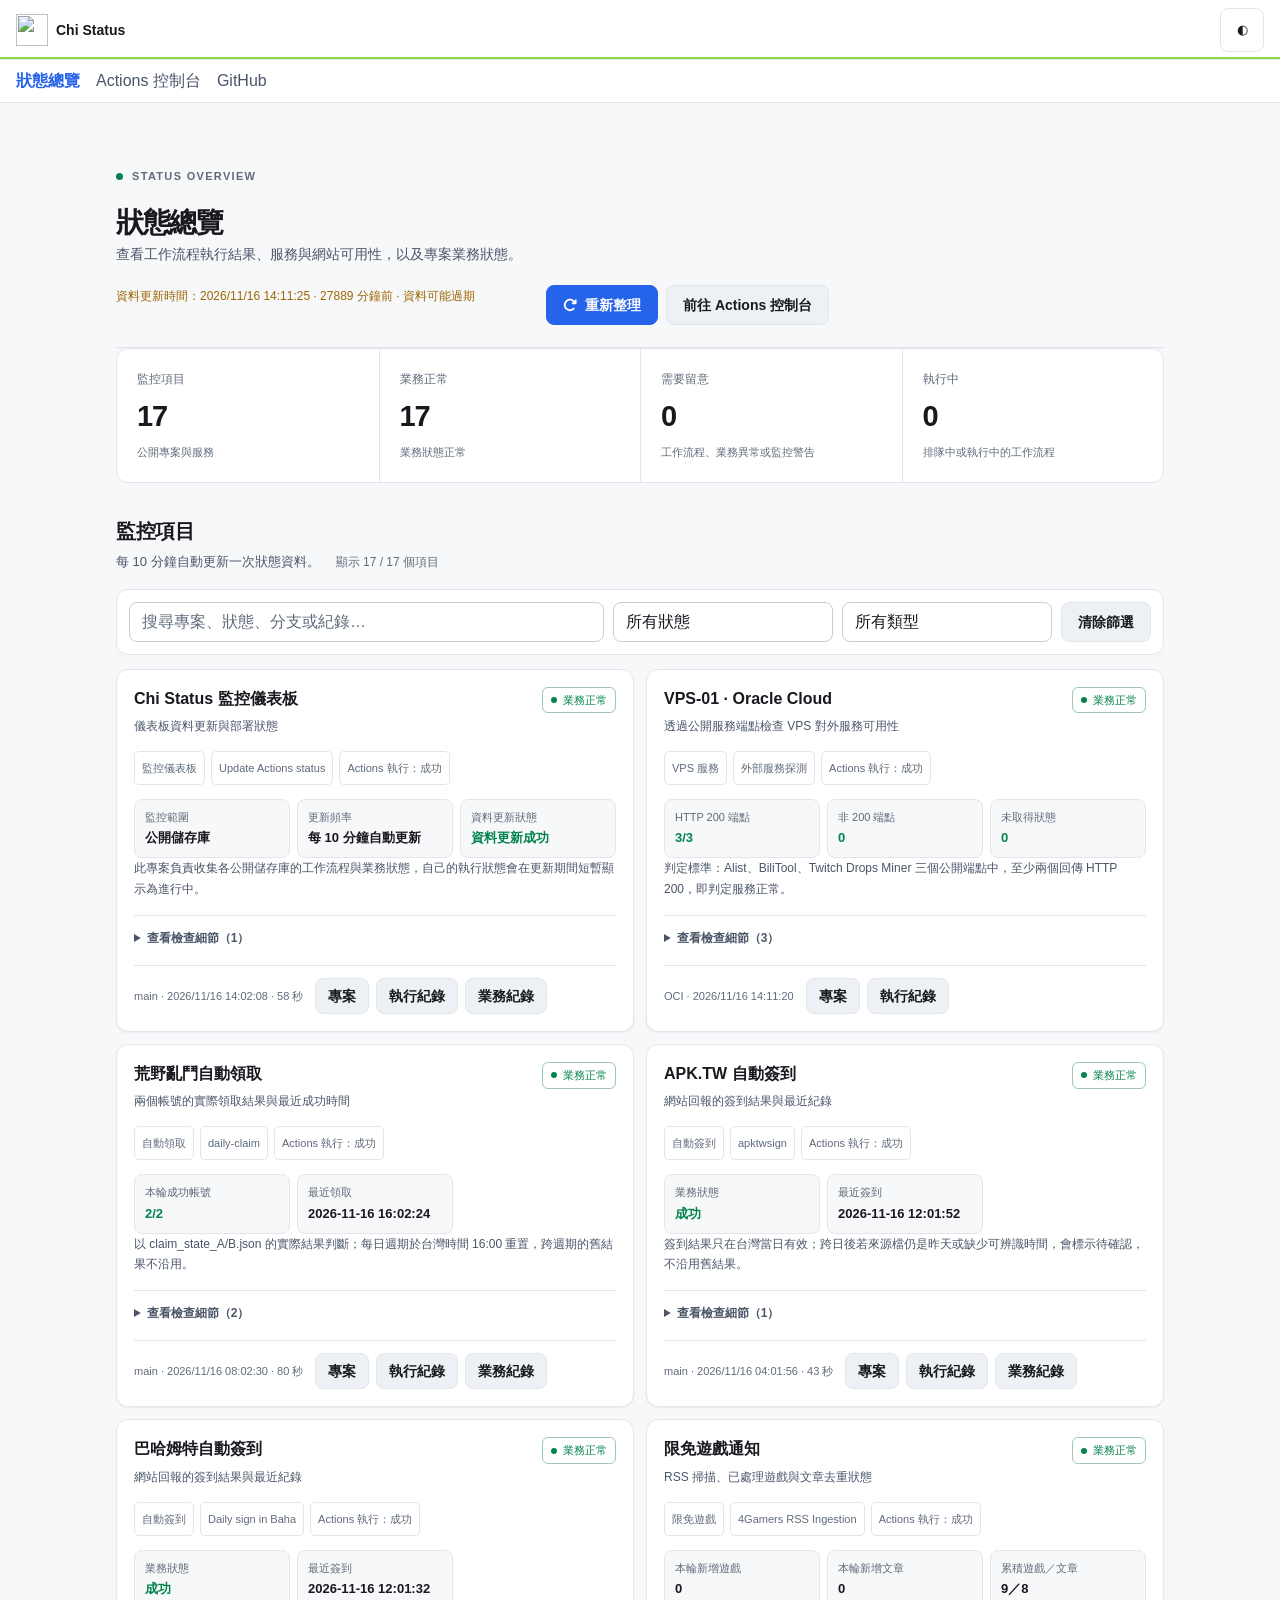
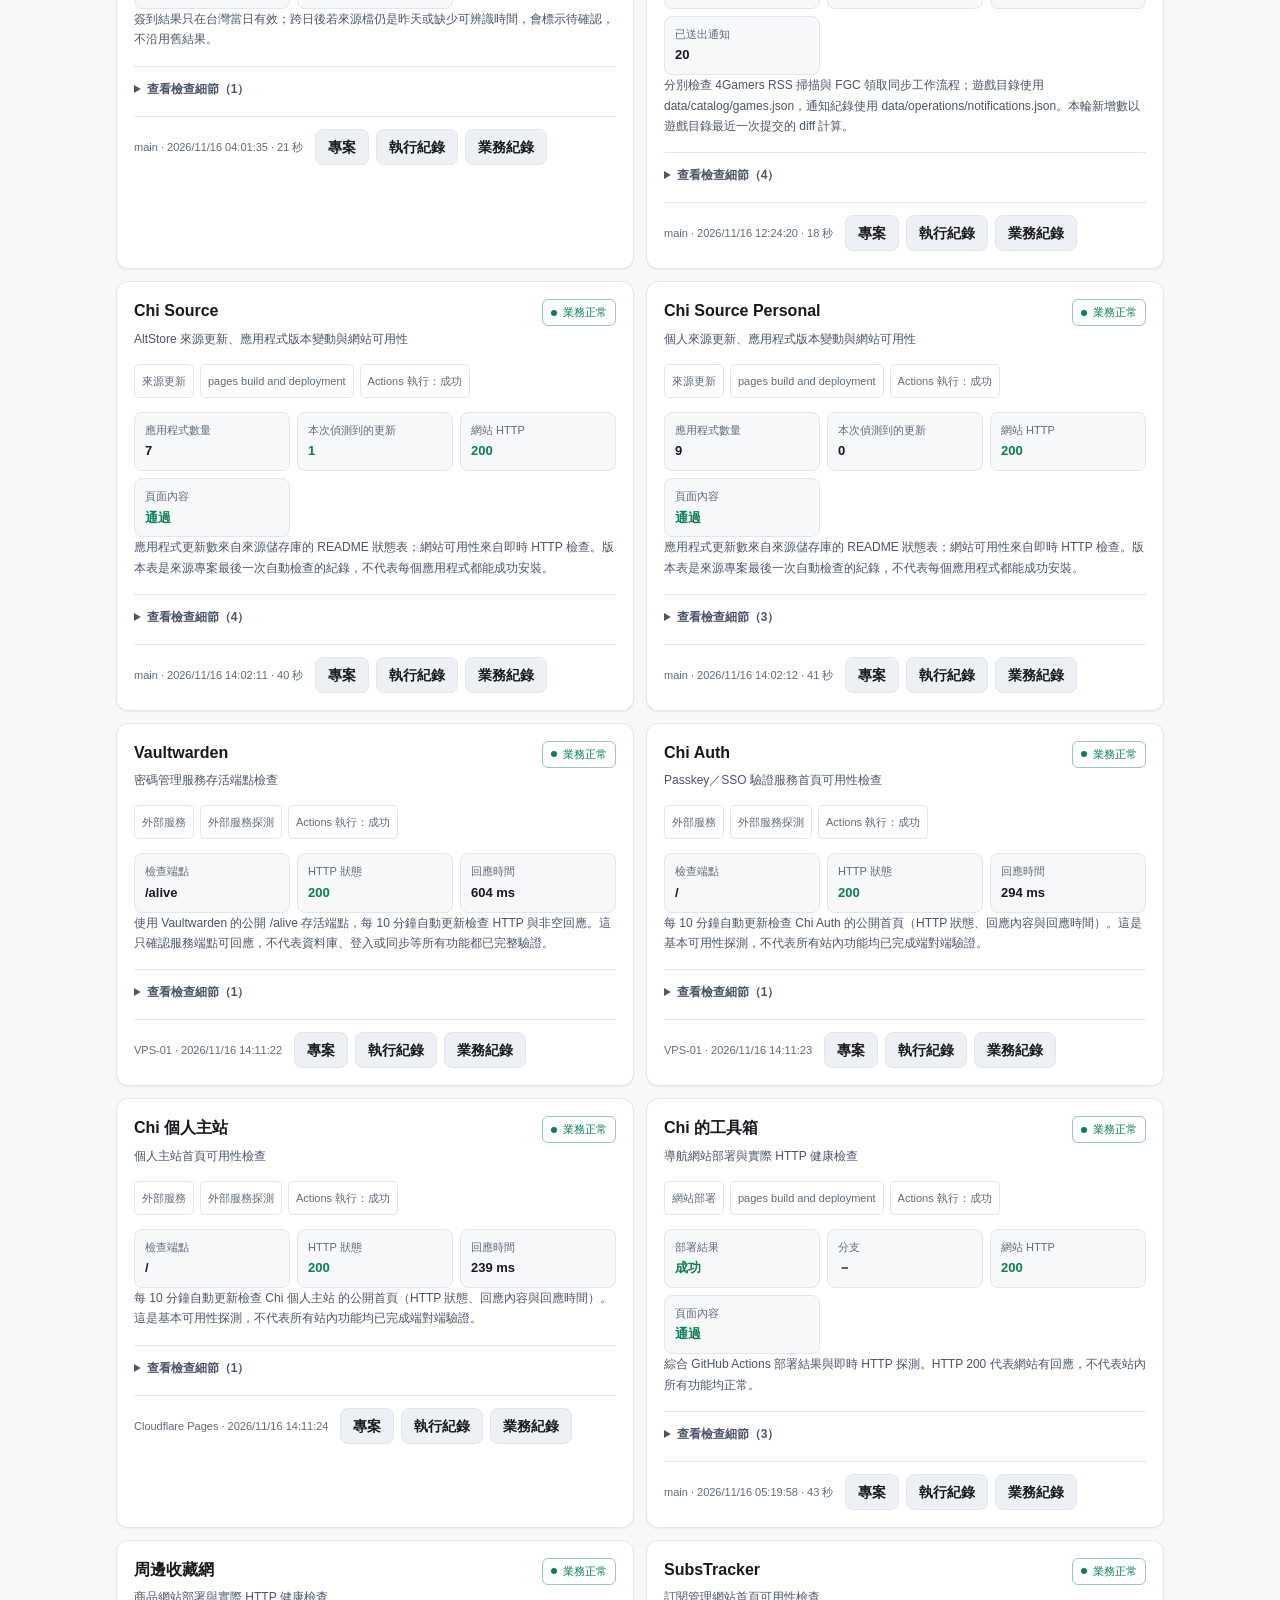
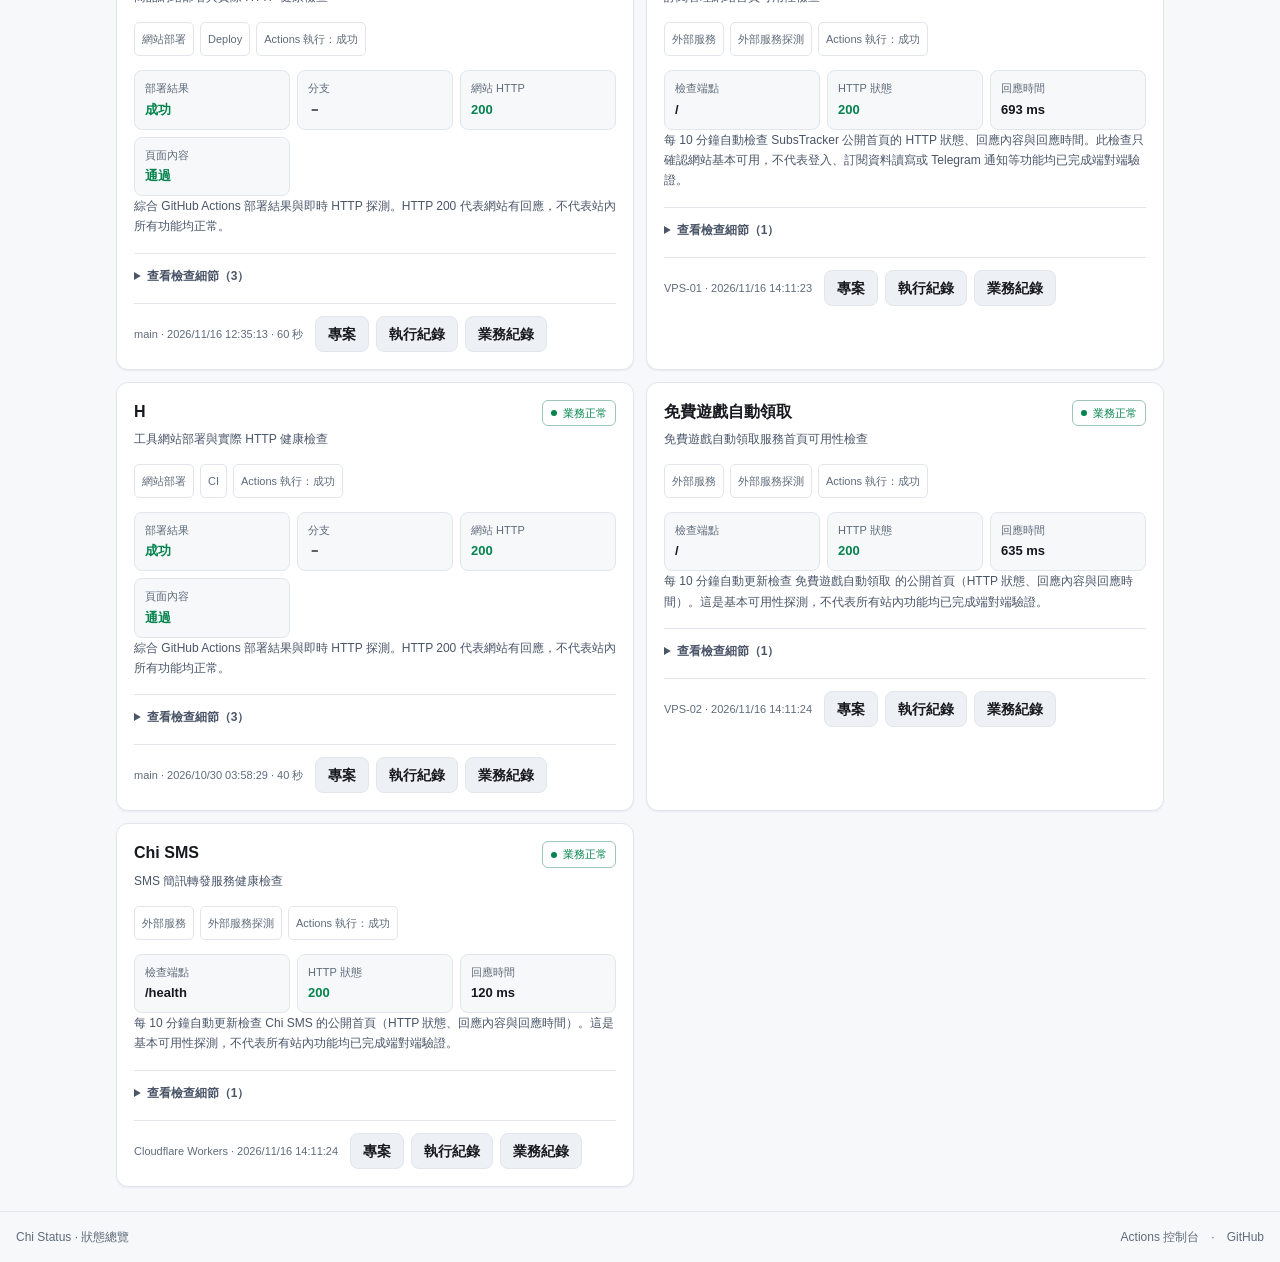
==== commit a9a5859b: "index.html: canonical min-width breakpoints + runtime version footer Site CSS is now mobile-first: b" ====
--- a/index.html
+++ b/index.html
@@ -17,17 +17,18 @@
 :focus-visible{outline:var(--chi-focus-width) solid var(--chi-color-focus-ring);outline-offset:var(--chi-focus-offset)}
 .skip{position:absolute;left:12px;top:-60px;z-index:50;padding:10px 14px;background:var(--chi-color-surface);border:1px solid var(--chi-color-border-subtle);border-radius:var(--chi-radius-md)}.skip:focus{top:12px}
 .chi-header{position:sticky;top:0;z-index:20}
-.page-heading{padding:36px 0 22px;border-bottom:1px solid var(--chi-color-border-subtle)}.heading-row{display:flex;align-items:flex-end;justify-content:space-between;gap:24px}.eyebrow{display:flex;align-items:center;gap:9px;margin:0 0 9px;color:var(--chi-color-text-muted);font-size:11px;font-weight:750;letter-spacing:.12em;text-transform:uppercase}.live-dot{width:7px;height:7px;border-radius:50%;background:var(--chi-color-success)}.page-heading h1{margin:0;color:var(--chi-color-text-primary);letter-spacing:-.045em}.intro{max-width:650px;margin:10px 0 0;color:var(--chi-color-text-secondary);font-size:14px}.heading-actions{display:flex;align-items:center;gap:8px;flex-wrap:wrap}.updated{margin-top:15px;color:var(--chi-color-text-muted);font-size:12px}.updated.stale{color:var(--chi-color-warning)}
-.stats{display:grid;grid-template-columns:repeat(4,minmax(0,1fr));border:1px solid var(--chi-color-border-subtle);border-radius:var(--chi-radius-lg);background:var(--chi-color-surface);overflow:hidden}.stat{padding:17px 20px;min-width:0}.stat+.stat{border-left:1px solid var(--chi-color-border-subtle)}.stat-label{display:flex;align-items:center;gap:8px;color:var(--chi-color-text-muted);font-size:12px}.stat-value{display:block;margin-top:7px;color:var(--chi-color-text-primary);font-size:29px;font-weight:750;line-height:1.2;letter-spacing:-.04em;font-variant-numeric:tabular-nums}.stat-note{display:block;margin-top:5px;color:var(--chi-color-text-muted);font-size:11px}
-.section{margin-top:34px}.section-head{display:flex;align-items:flex-end;justify-content:space-between;gap:16px;margin-bottom:14px}.section-head h2{margin:0;color:var(--chi-color-text-primary);letter-spacing:-.025em}.section-head p{margin:4px 0 0;color:var(--chi-color-text-secondary);font-size:13px}.result-count{color:var(--chi-color-text-muted);font-size:12px;white-space:nowrap}
-.filters{display:grid;grid-template-columns:minmax(200px,1fr) minmax(160px,220px) minmax(160px,210px) auto;gap:9px;padding:12px;border:1px solid var(--chi-color-border-subtle);border-radius:var(--chi-radius-lg);background:var(--chi-color-surface)}
+.page-heading{padding:27px 0 18px;border-bottom:1px solid var(--chi-color-border-subtle)}.heading-row{display:flex;align-items:flex-start;flex-direction:column;gap:15px}.eyebrow{display:flex;align-items:center;gap:9px;margin:0 0 9px;color:var(--chi-color-text-muted);font-size:11px;font-weight:750;letter-spacing:.12em;text-transform:uppercase}.live-dot{width:7px;height:7px;border-radius:50%;background:var(--chi-color-success)}.page-heading h1{margin:0;color:var(--chi-color-text-primary);letter-spacing:-.045em}.intro{max-width:650px;margin:10px 0 0;color:var(--chi-color-text-secondary);font-size:13px}.heading-actions{display:flex;align-items:center;gap:8px;flex-wrap:wrap;width:100%}.heading-actions .chi-btn{flex:1}.updated{margin-top:15px;color:var(--chi-color-text-muted);font-size:11px}.updated.stale{color:var(--chi-color-warning)}
+.stats{display:grid;grid-template-columns:repeat(2,minmax(0,1fr));border:1px solid var(--chi-color-border-subtle);border-radius:var(--chi-radius-lg);background:var(--chi-color-surface);overflow:hidden}.stat{padding:13px 14px;min-width:0}.stat:nth-child(3){border-left:0;border-top:1px solid var(--chi-color-border-subtle)}.stat:nth-child(4){border-top:1px solid var(--chi-color-border-subtle)}.stat+.stat{border-left:1px solid var(--chi-color-border-subtle)}.stat-label{display:flex;align-items:center;gap:8px;color:var(--chi-color-text-muted);font-size:12px}.stat-value{display:block;margin-top:7px;color:var(--chi-color-text-primary);font-size:26px;font-weight:750;line-height:1.2;letter-spacing:-.04em;font-variant-numeric:tabular-nums}.stat-note{display:block;margin-top:5px;color:var(--chi-color-text-muted);font-size:11px}
+.section{margin-top:26px}.section-head{display:flex;align-items:flex-start;flex-direction:column;gap:5px;margin-bottom:14px}.section-head h2{margin:0;color:var(--chi-color-text-primary);letter-spacing:-.025em}.section-head p{margin:4px 0 0;color:var(--chi-color-text-secondary);font-size:13px}.result-count{color:var(--chi-color-text-muted);font-size:12px;white-space:normal}
+.filters{display:grid;grid-template-columns:1fr;gap:9px;padding:9px;border:1px solid var(--chi-color-border-subtle);border-radius:var(--chi-radius-lg);background:var(--chi-color-surface)}
 .notice{display:none;margin-top:12px;padding:12px 14px;border:1px solid var(--chi-color-border-subtle);border-radius:var(--chi-radius-md);background:var(--chi-color-surface);font-size:13px;overflow-wrap:anywhere}.notice:not(:empty){display:block}.notice.error{border-color:var(--chi-color-danger);color:var(--chi-color-danger)}.notice.success{border-color:var(--chi-color-success);color:var(--chi-color-success)}
-.projects{display:grid;grid-template-columns:repeat(2,minmax(0,1fr));gap:12px;margin-top:14px}.project{min-width:0;padding:17px;border:1px solid var(--chi-color-border-subtle);border-radius:var(--chi-radius-lg);background:var(--chi-color-surface);box-shadow:var(--chi-shadow-whisper)}.project[data-health=bad]{border-top:2px solid var(--chi-color-danger)}.project[data-health=warn]{border-top:2px solid var(--chi-color-warning)}.project[data-health=running]{border-top:2px solid var(--chi-color-accent)}.project-top{display:flex;align-items:flex-start;justify-content:space-between;gap:12px}.project-title{min-width:0}.project-title h3{margin:0;color:var(--chi-color-text-primary);font-size:16px;line-height:1.45;overflow-wrap:anywhere}.project-title p{margin:3px 0 0;color:var(--chi-color-text-secondary);font-size:12px;overflow-wrap:anywhere}.status{display:inline-flex;align-items:center;gap:6px;flex:none;padding:4px 8px;border:1px solid var(--chi-color-border-subtle);border-radius:6px;color:var(--chi-color-text-muted);font-size:11px;line-height:1.5}.status:before{content:"";width:6px;height:6px;border-radius:50%;background:currentColor}.status.good{color:var(--chi-color-success);border-color:color-mix(in srgb,var(--chi-color-success) 32%,var(--chi-color-border-subtle))}.status.bad{color:var(--chi-color-danger);border-color:color-mix(in srgb,var(--chi-color-danger) 32%,var(--chi-color-border-subtle))}.status.warn{color:var(--chi-color-warning);border-color:color-mix(in srgb,var(--chi-color-warning) 32%,var(--chi-color-border-subtle))}.status.running{color:var(--chi-color-accent)}.meta{display:flex;flex-wrap:wrap;gap:6px;margin-top:12px}.tag{padding:3px 7px;border:1px solid var(--chi-color-border-subtle);border-radius:5px;color:var(--chi-color-text-muted);font-size:11px;overflow-wrap:anywhere}.metrics{display:grid;grid-template-columns:repeat(3,minmax(0,1fr));gap:7px;margin-top:14px}.metric{min-width:0;padding:9px 10px;border:1px solid var(--chi-color-border-subtle);border-radius:var(--chi-radius-md);background:var(--chi-color-canvas)}.metric span{display:block;color:var(--chi-color-text-muted);font-size:11px;line-height:1.5}.metric strong{display:block;margin-top:4px;color:var(--chi-color-text-primary);font-size:13px;line-height:1.45;overflow-wrap:anywhere}.metric strong.good{color:var(--chi-color-success)}.metric strong.bad{color:var(--chi-color-danger)}.warning{margin-top:12px;padding:10px 12px;border-left:3px solid var(--chi-color-warning);background:var(--chi-color-surface-sunken);color:var(--chi-color-warning);font-size:12px;overflow-wrap:anywhere}.note{margin:12px 0 0;color:var(--chi-color-text-secondary);font-size:12px;line-height:1.7}.details{margin-top:12px;border-top:1px solid var(--chi-color-border-subtle);padding-top:9px}.details summary{cursor:pointer;color:var(--chi-color-text-secondary);font-size:12px;font-weight:650}.detail-list{display:grid;gap:0;margin-top:8px}.detail-row{display:grid;grid-template-columns:minmax(80px,.7fr) minmax(0,1.5fr);gap:12px;padding:8px 0;border-bottom:1px solid var(--chi-color-border-subtle);font-size:12px}.detail-row:last-child{border-bottom:0}.detail-row span{color:var(--chi-color-text-muted)}.detail-row strong{text-align:right;color:var(--chi-color-text-secondary);font-weight:500;overflow-wrap:anywhere}.card-footer{display:flex;align-items:center;justify-content:space-between;gap:12px;margin-top:14px;padding-top:12px;border-top:1px solid var(--chi-color-border-subtle)}.run-meta{min-width:0;color:var(--chi-color-text-muted);font-size:11px;overflow-wrap:anywhere}.links{display:flex;gap:7px;flex:none}
+.projects{display:grid;grid-template-columns:1fr;gap:12px;margin-top:14px}.project{min-width:0;padding:14px;border:1px solid var(--chi-color-border-subtle);border-radius:var(--chi-radius-lg);background:var(--chi-color-surface);box-shadow:var(--chi-shadow-whisper)}.project[data-health=bad]{border-top:2px solid var(--chi-color-danger)}.project[data-health=warn]{border-top:2px solid var(--chi-color-warning)}.project[data-health=running]{border-top:2px solid var(--chi-color-accent)}.project-top{display:flex;align-items:flex-start;justify-content:space-between;gap:8px}.project-title{min-width:0}.project-title h3{margin:0;color:var(--chi-color-text-primary);font-size:16px;line-height:1.45;overflow-wrap:anywhere}.project-title p{margin:3px 0 0;color:var(--chi-color-text-secondary);font-size:12px;overflow-wrap:anywhere}.status{display:inline-flex;align-items:center;gap:6px;flex:none;padding:4px 8px;border:1px solid var(--chi-color-border-subtle);border-radius:6px;color:var(--chi-color-text-muted);font-size:11px;line-height:1.5}.status:before{content:"";width:6px;height:6px;border-radius:50%;background:currentColor}.status.good{color:var(--chi-color-success);border-color:color-mix(in srgb,var(--chi-color-success) 32%,var(--chi-color-border-subtle))}.status.bad{color:var(--chi-color-danger);border-color:color-mix(in srgb,var(--chi-color-danger) 32%,var(--chi-color-border-subtle))}.status.warn{color:var(--chi-color-warning);border-color:color-mix(in srgb,var(--chi-color-warning) 32%,var(--chi-color-border-subtle))}.status.running{color:var(--chi-color-accent)}.meta{display:flex;flex-wrap:wrap;gap:6px;margin-top:12px}.tag{padding:3px 7px;border:1px solid var(--chi-color-border-subtle);border-radius:5px;color:var(--chi-color-text-muted);font-size:11px;overflow-wrap:anywhere}.metrics{display:grid;grid-template-columns:repeat(3,minmax(0,1fr));gap:5px;margin-top:14px}.metric{min-width:0;padding:8px;border:1px solid var(--chi-color-border-subtle);border-radius:var(--chi-radius-md);background:var(--chi-color-canvas)}.metric span{display:block;color:var(--chi-color-text-muted);font-size:10px;line-height:1.5}.metric strong{display:block;margin-top:4px;color:var(--chi-color-text-primary);font-size:12px;line-height:1.45;overflow-wrap:anywhere}.metric strong.good{color:var(--chi-color-success)}.metric strong.bad{color:var(--chi-color-danger)}.warning{margin-top:12px;padding:10px 12px;border-left:3px solid var(--chi-color-warning);background:var(--chi-color-surface-sunken);color:var(--chi-color-warning);font-size:12px;overflow-wrap:anywhere}.note{margin:12px 0 0;color:var(--chi-color-text-secondary);font-size:12px;line-height:1.7}.details{margin-top:12px;border-top:1px solid var(--chi-color-border-subtle);padding-top:9px}.details summary{cursor:pointer;color:var(--chi-color-text-secondary);font-size:12px;font-weight:650}.detail-list{display:grid;gap:0;margin-top:8px}.detail-row{display:grid;grid-template-columns:1fr;gap:2px;padding:8px 0;border-bottom:1px solid var(--chi-color-border-subtle);font-size:12px}.detail-row:last-child{border-bottom:0}.detail-row span{color:var(--chi-color-text-muted)}.detail-row strong{text-align:left;color:var(--chi-color-text-secondary);font-weight:500;overflow-wrap:anywhere}.card-footer{display:flex;align-items:flex-start;flex-direction:column;gap:12px;margin-top:14px;padding-top:12px;border-top:1px solid var(--chi-color-border-subtle)}.run-meta{min-width:0;color:var(--chi-color-text-muted);font-size:11px;overflow-wrap:anywhere}.links{display:flex;gap:7px;flex:none;width:100%}.links .chi-btn{flex:1}
 #projects>.chi-state{grid-column:1/-1}.chi-state .chi-spinner{margin:0 auto var(--chi-space-4)}
 .chi-footer a{color:var(--chi-color-text-muted);text-decoration:none}.chi-footer a:hover{color:var(--chi-color-accent)}
 a.chi-btn{text-decoration:none}
-@media(max-width:900px){.filters{grid-template-columns:minmax(0,1fr) minmax(0,190px)}.projects{gap:10px}.project{padding:14px}}
-@media(max-width:620px){.page-heading{padding:27px 0 18px}.heading-row{align-items:flex-start;flex-direction:column;gap:15px}.heading-actions{width:100%}.heading-actions .chi-btn{flex:1}.intro{font-size:13px}.updated{font-size:11px}.stats{grid-template-columns:repeat(2,minmax(0,1fr))}.stat{padding:13px 14px}.stat:nth-child(3){border-left:0;border-top:1px solid var(--chi-color-border-subtle)}.stat:nth-child(4){border-top:1px solid var(--chi-color-border-subtle)}.stat-value{font-size:26px}.section{margin-top:26px}.section-head{align-items:flex-start;flex-direction:column;gap:5px}.filters{grid-template-columns:1fr;padding:9px}.projects{grid-template-columns:1fr}.project{padding:14px}.project-top{gap:8px}.project-title h3{font-size:16px}.metrics{gap:5px}.metric{padding:8px}.metric span{font-size:10px}.metric strong{font-size:12px}.card-footer{align-items:flex-start;flex-direction:column}.links{width:100%}.links .chi-btn{flex:1}.detail-row{grid-template-columns:1fr;gap:2px}.detail-row strong{text-align:left}.result-count{white-space:normal}}
+.chi-footer{flex-wrap:wrap}.chi-footer__version{white-space:nowrap}
+@media(min-width:768px){.page-heading{padding:36px 0 22px}.heading-row{align-items:flex-end;flex-direction:row;gap:24px}.heading-actions{width:auto}.heading-actions .chi-btn{flex:none}.intro{font-size:14px}.updated{font-size:12px}.stats{grid-template-columns:repeat(4,minmax(0,1fr))}.stat{padding:17px 20px}.stat:nth-child(3){border-left:1px solid var(--chi-color-border-subtle);border-top:0}.stat:nth-child(4){border-top:0}.stat-value{font-size:29px}.section{margin-top:34px}.section-head{align-items:flex-end;flex-direction:row;gap:16px}.filters{grid-template-columns:minmax(0,1fr) minmax(0,190px);padding:12px}.projects{grid-template-columns:repeat(2,minmax(0,1fr));gap:10px}.project{padding:14px}.project-top{gap:12px}.metrics{gap:7px}.metric{padding:9px 10px}.metric span{font-size:11px}.metric strong{font-size:13px}.card-footer{align-items:center;flex-direction:row}.links{width:auto}.links .chi-btn{flex:none}.detail-row{grid-template-columns:minmax(80px,.7fr) minmax(0,1.5fr);gap:12px}.detail-row strong{text-align:right}.result-count{white-space:nowrap}}
+@media(min-width:1024px){.filters{grid-template-columns:minmax(200px,1fr) minmax(160px,220px) minmax(160px,210px) auto}.projects{gap:12px}.project{padding:17px}}
 @media(prefers-reduced-motion:reduce){html{scroll-behavior:auto}*{transition:none!important;animation:none!important}}
 </style>
 </head>
@@ -60,7 +61,7 @@
 </section>
 </div>
 </main>
-<footer class="chi-footer"><span class="chi-footer__name">Chi Status · 狀態總覽</span><span><a href="/action/">Actions 控制台</a>　·　<a href="https://github.com/47tsai/status" target="_blank" rel="noopener noreferrer">GitHub</a></span></footer>
+<footer class="chi-footer"><span class="chi-footer__name">Chi Status · 狀態總覽</span><span class="chi-footer__version" data-version></span><span><a href="/action/">Actions 控制台</a>　·　<a href="https://github.com/47tsai/status" target="_blank" rel="noopener noreferrer">GitHub</a></span></footer>
 </div></div>
 <script>
 const $=id=>document.getElementById(id);let items=[],lastGeneratedAt=null,loading=false,loadError='';
@@ -102,6 +103,8 @@
 async function load(){if(loading)return;loading=true;const btn=$('refresh');btn.disabled=true;$('refresh-label').textContent='讀取中…';const controller=new AbortController(),timeout=setTimeout(()=>controller.abort(),15000);try{const r=await fetch('/status.json?t='+Date.now(),{cache:'no-store',signal:controller.signal});if(!r.ok)throw Error('HTTP '+r.status);const data=await r.json();if(!Array.isArray(data.repositories))throw Error('狀態資料格式不正確');items=data.repositories;lastGeneratedAt=data.generated_at?new Date(data.generated_at):null;loadError='';$('notice').textContent='';$('notice').className='notice';updateFreshness();render()}catch(e){loadError=e.name==='AbortError'?'讀取逾時：15 秒內未收到回應':'讀取失敗：'+e.message;updateFreshness();$('notice').className='notice error';$('notice').textContent='目前無法讀取最新狀態資料。請確認 status.json 已部署，或稍後重新整理。';if(!items.length)$('projects').innerHTML='<div class="chi-state"><p class="chi-state__title">目前讀取不到狀態資料</p><p class="chi-state__desc">請稍後重新整理。</p></div>'}finally{clearTimeout(timeout);loading=false;btn.disabled=false;$('refresh-label').textContent='重新整理'}}
 $('refresh').addEventListener('click',load);$('search').addEventListener('input',render);$('filter').addEventListener('change',render);$('category').addEventListener('change',render);$('clear').addEventListener('click',()=>{$('search').value='';$('filter').value='all';$('category').value='all';render()});
 function syncThemeColor(e){var d=e&&e.detail?e.detail.effective:document.documentElement.getAttribute('data-chi-theme');var meta=document.querySelector('meta[name=theme-color]');if(meta)meta.content=d==='dark'?'#131519':'#F7F8FA'}syncThemeColor();window.addEventListener('chi-theme-change',syncThemeColor);
+async function loadVersion(){try{var r=await fetch('/version.json',{cache:'no-store'});if(!r.ok)return;var d=await r.json();var el=document.querySelector('[data-version]');if(!el||typeof d.version!=='string'||!d.version)return;el.textContent='v'+d.version+(typeof d.commit==='string'&&d.commit?' · '+d.commit.slice(0,7):'')}catch(e){}}
+loadVersion();
 var refreshIcon=$('refresh-icon');if(refreshIcon&&window.ChiIcon&&ChiIcon.icon){refreshIcon.innerHTML=ChiIcon.icon('fa-solid fa-rotate-right')}
 setInterval(()=>{if(!document.hidden)load()},60000);document.addEventListener('visibilitychange',()=>{if(!document.hidden)load()});setInterval(updateFreshness,15000);load();
 </script>
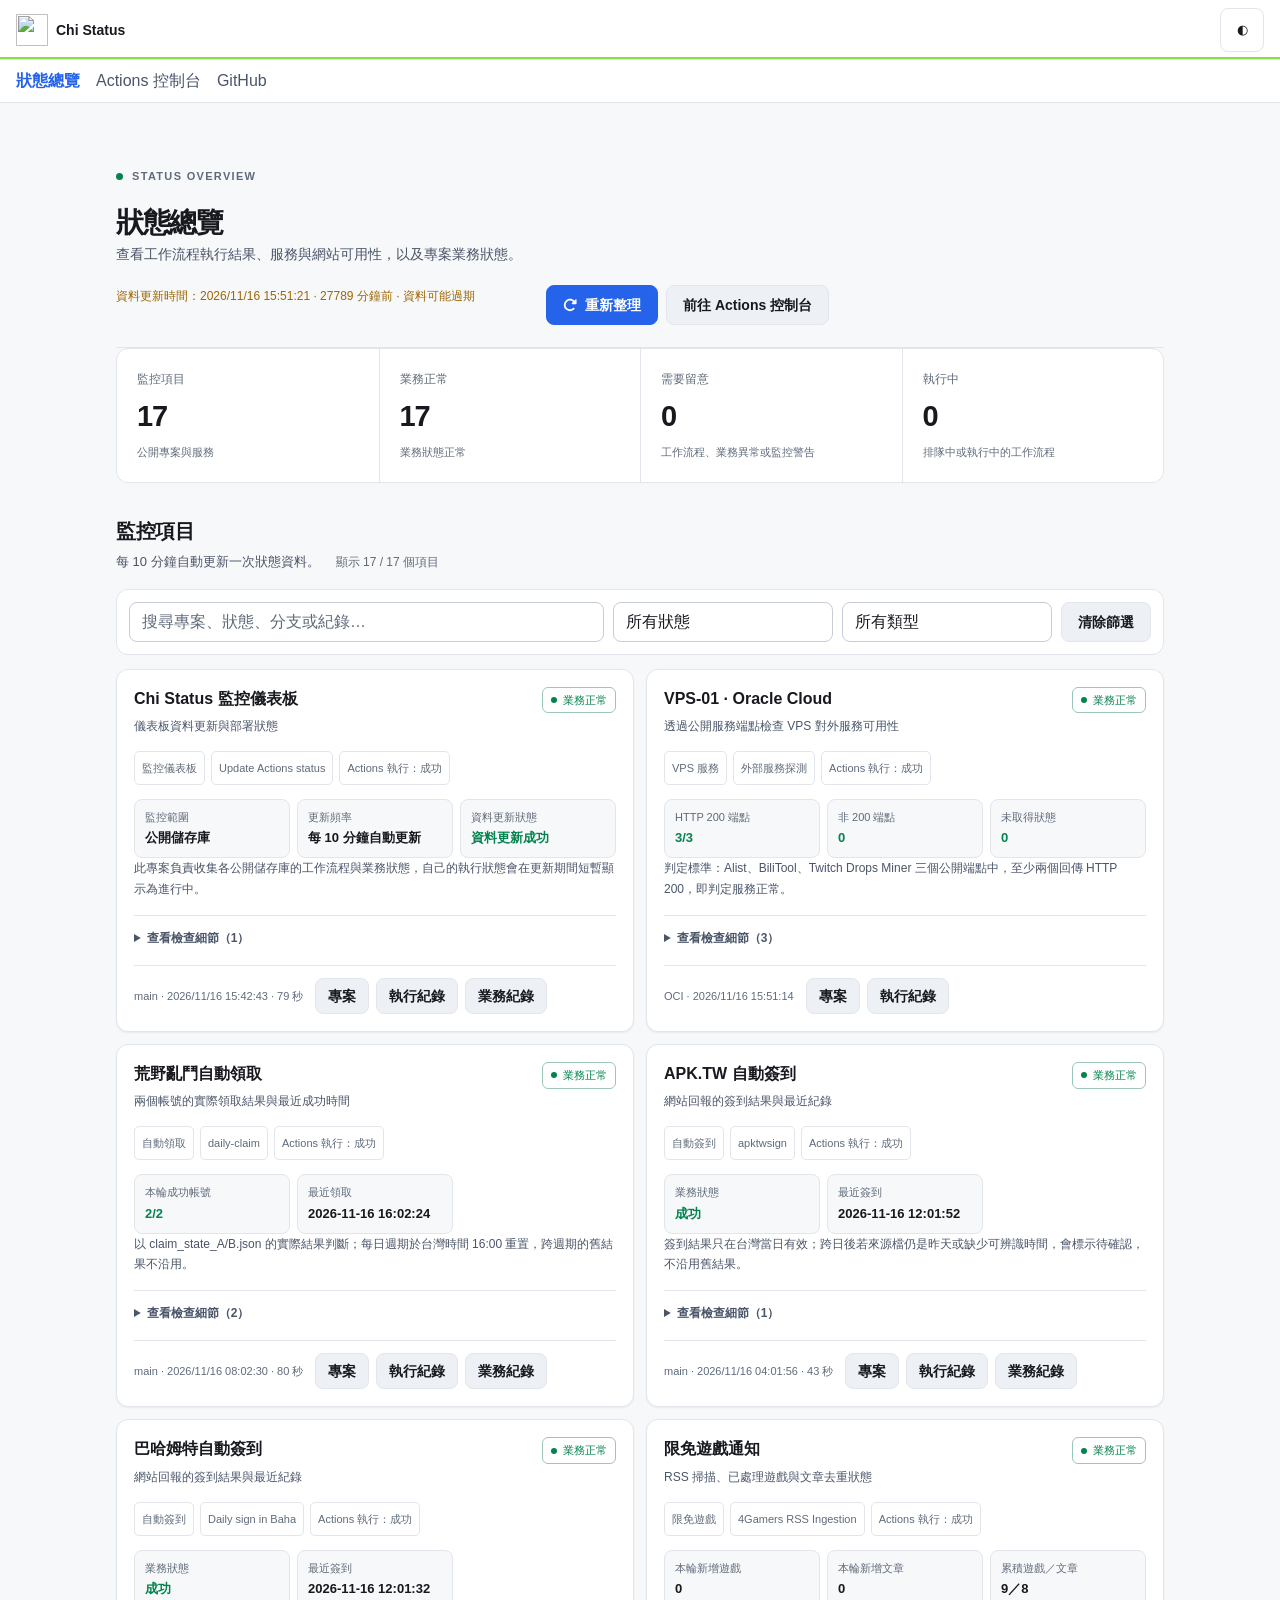
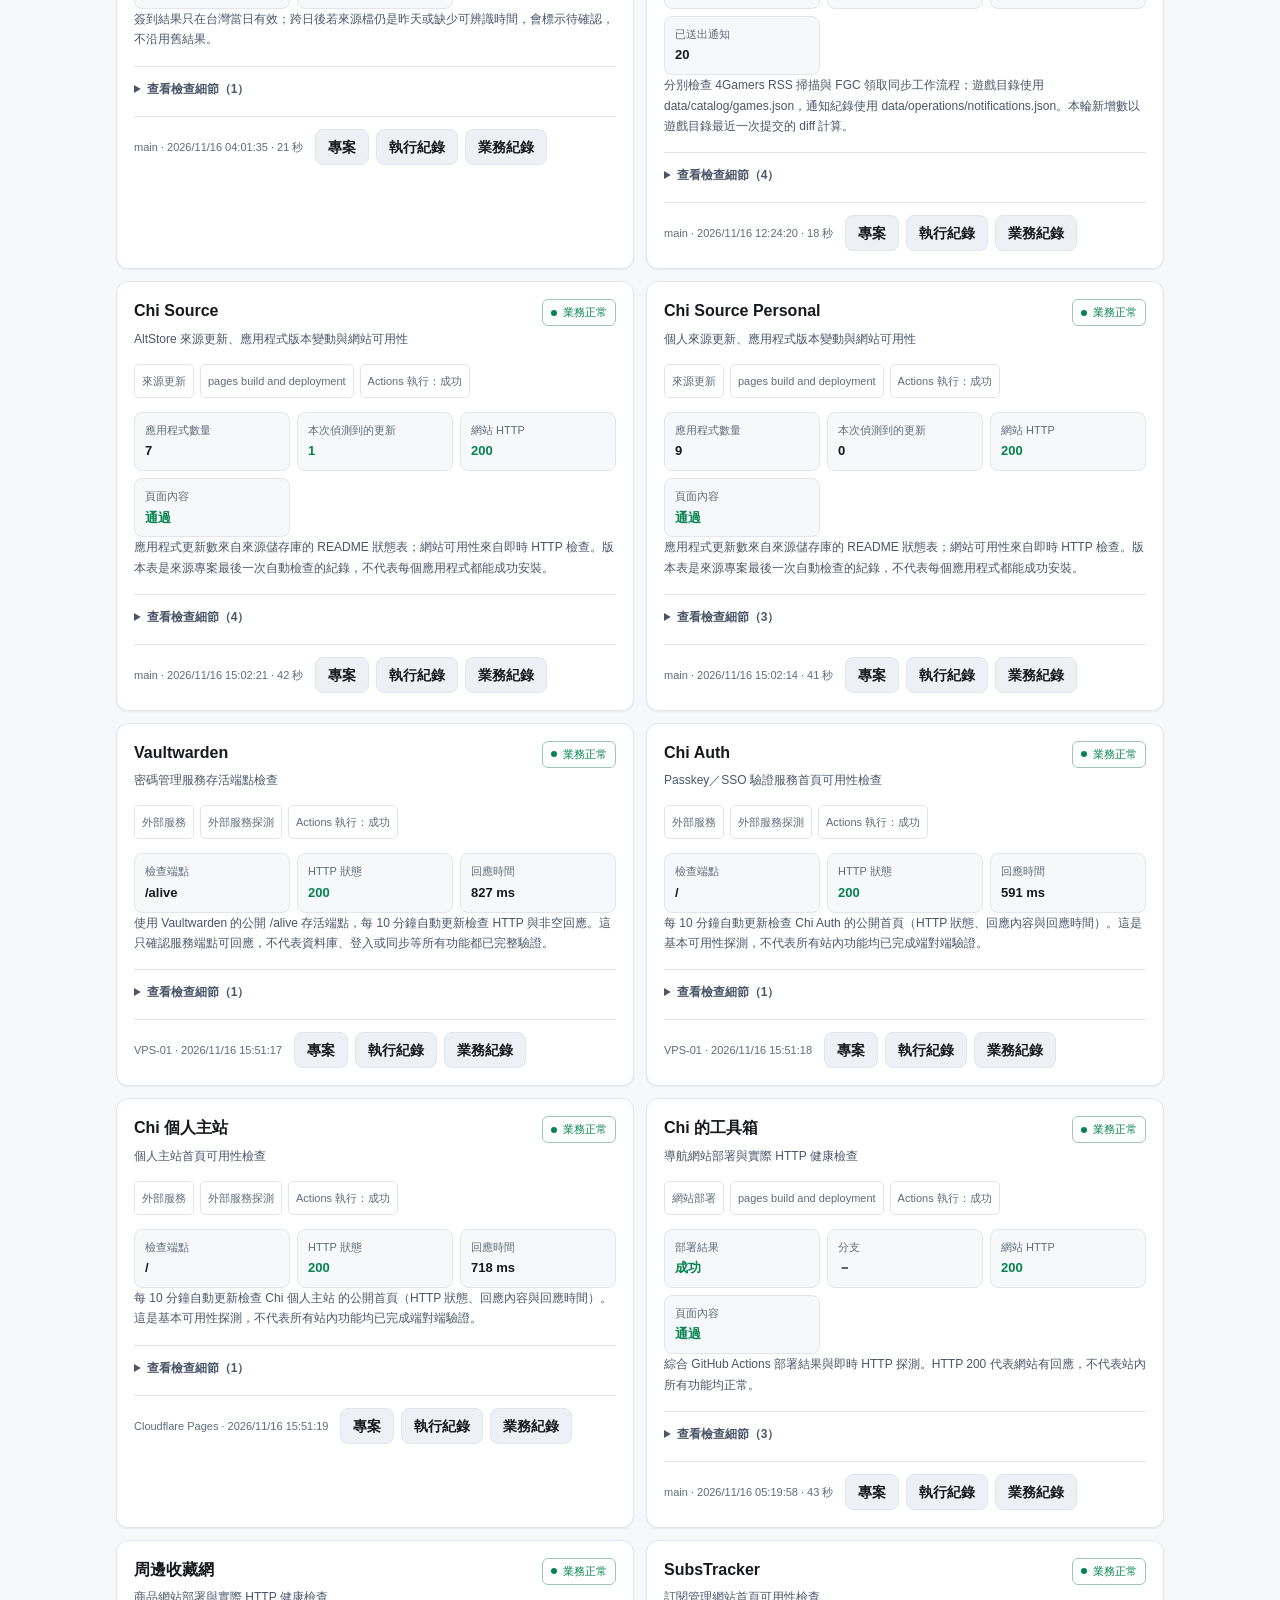
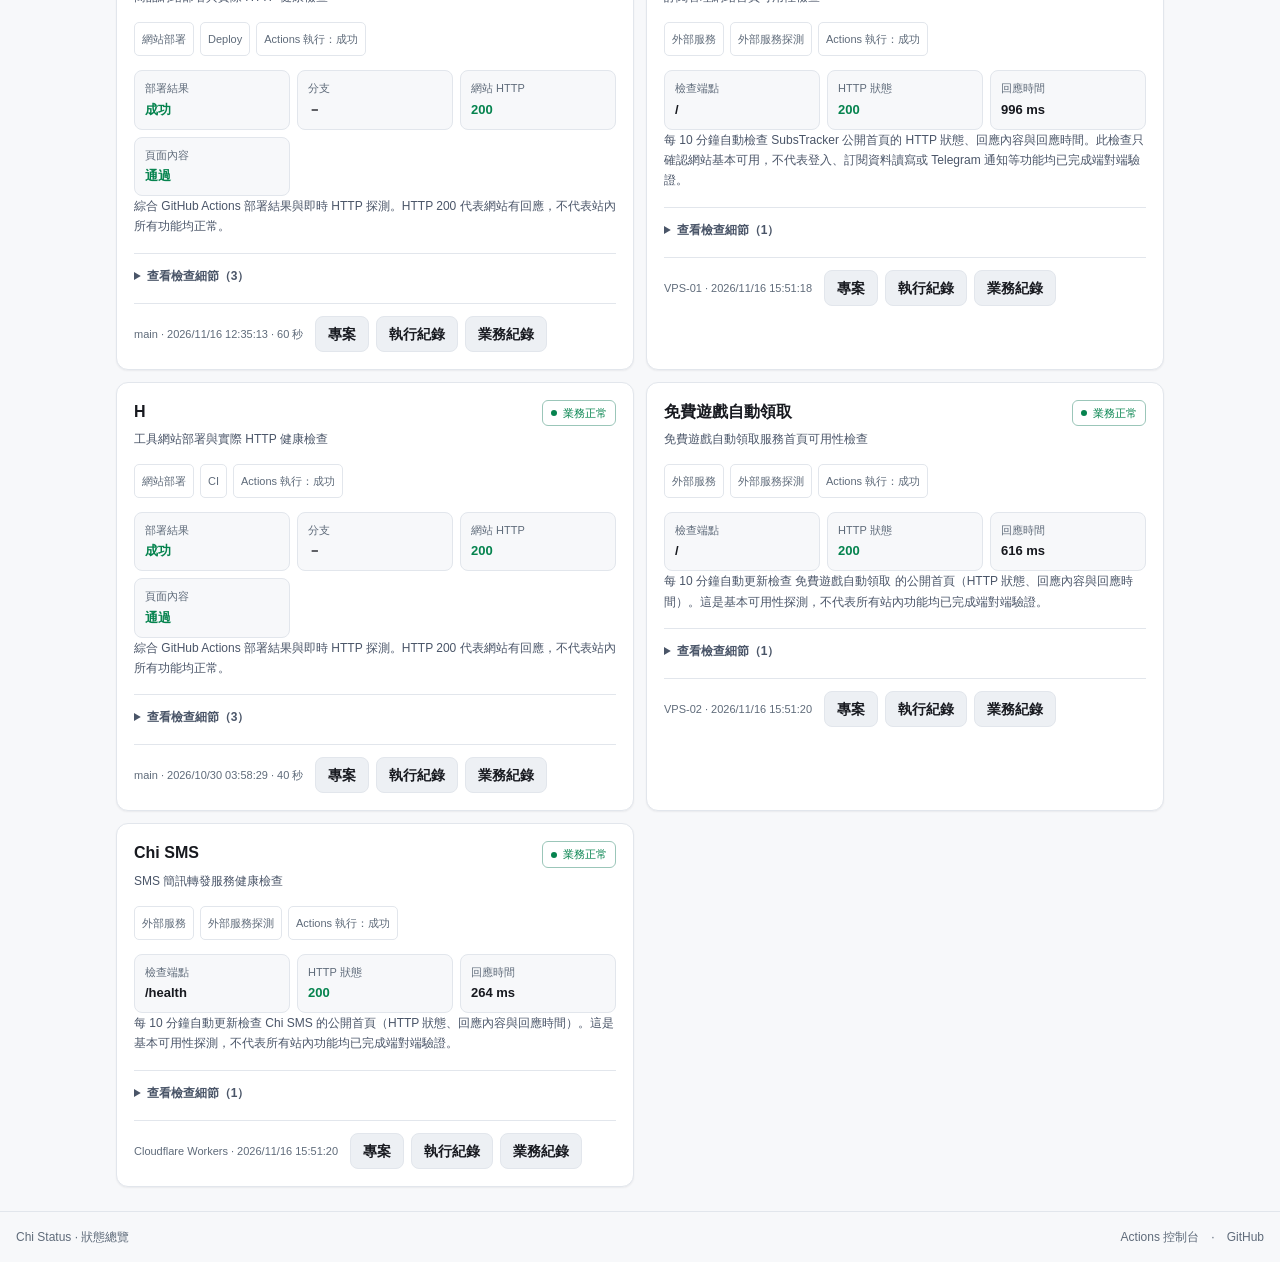
==== commit dfe8b4e7: "Replace fgc-service card with VPS-02 host card (vps kind, OCI)" ====
--- a/index.html
+++ b/index.html
@@ -82,7 +82,7 @@
 function render(){
  const q=$('search').value.trim().toLowerCase(),f=$('filter').value,c=$('category').value;
  const filtered=items.filter(x=>{const b=x.business||{},hay=[x.name,x.full_name,x.workflow,x.branch,x.commit_message,x.monitor_warning,b.title,b.description,b.business_label,...(b.metrics||[]).flatMap(m=>[m.label,m.value]),...(b.details||[]).flatMap(d=>[d.label,d.result,d.time])].join(' ').toLowerCase();if(q&&!hay.includes(q))return false;if(f==='attention'&&!needsAttention(x))return false;if(f==='business-failure'&&!isBusinessBad(x))return false;if(f==='workflow-failure'&&!isWorkflowBad(x))return false;if(f==='success'&&health(x)!=='good')return false;if(f==='running'&&!isRunning(x))return false;if(c!=='all'&&b.kind!==c)return false;return true});
- const order={status:0,'vps-01':1,'sc-auto-claim':2,apktwsign:3,bahasign:4,'free-game':5,'chi-source':6,'chi-source-personal':7,'vaultwarden-service':8,'chi-auth-service':9,'chi-home':10,nav:11,merch:12,'sub-service':13,h:14};const severity=x=>isWorkflowBad(x)||isBusinessBad(x)?0:x.monitor_warning?1:isRunning(x)?1:(x.business?.business_status==='success'&&x.status==='success')?3:2;
+ const order={status:0,'vps-01':1,'vps-02':2,'sc-auto-claim':3,apktwsign:4,bahasign:5,'free-game':6,'chi-source':7,'chi-source-personal':8,'vaultwarden-service':9,'chi-auth-service':10,'chi-home':11,nav:12,merch:13,'sub-service':14,h:15};const severity=x=>isWorkflowBad(x)||isBusinessBad(x)?0:x.monitor_warning?1:isRunning(x)?1:(x.business?.business_status==='success'&&x.status==='success')?3:2;
  filtered.sort((a,b)=>(order[a.name]??100)-(order[b.name]??100)||severity(a)-severity(b)||(new Date(b.updated_at||0)-new Date(a.updated_at||0)));
  $('total').textContent=items.length;$('bizok').textContent=items.filter(x=>x.business?.business_status==='success').length;$('attention').textContent=items.filter(x=>health(x)==='bad'||health(x)==='warn').length;$('running').textContent=items.filter(isRunning).length;$('result-count').textContent='顯示 '+filtered.length+' / '+items.length+' 個項目';
  const root=$('projects');root.replaceChildren();
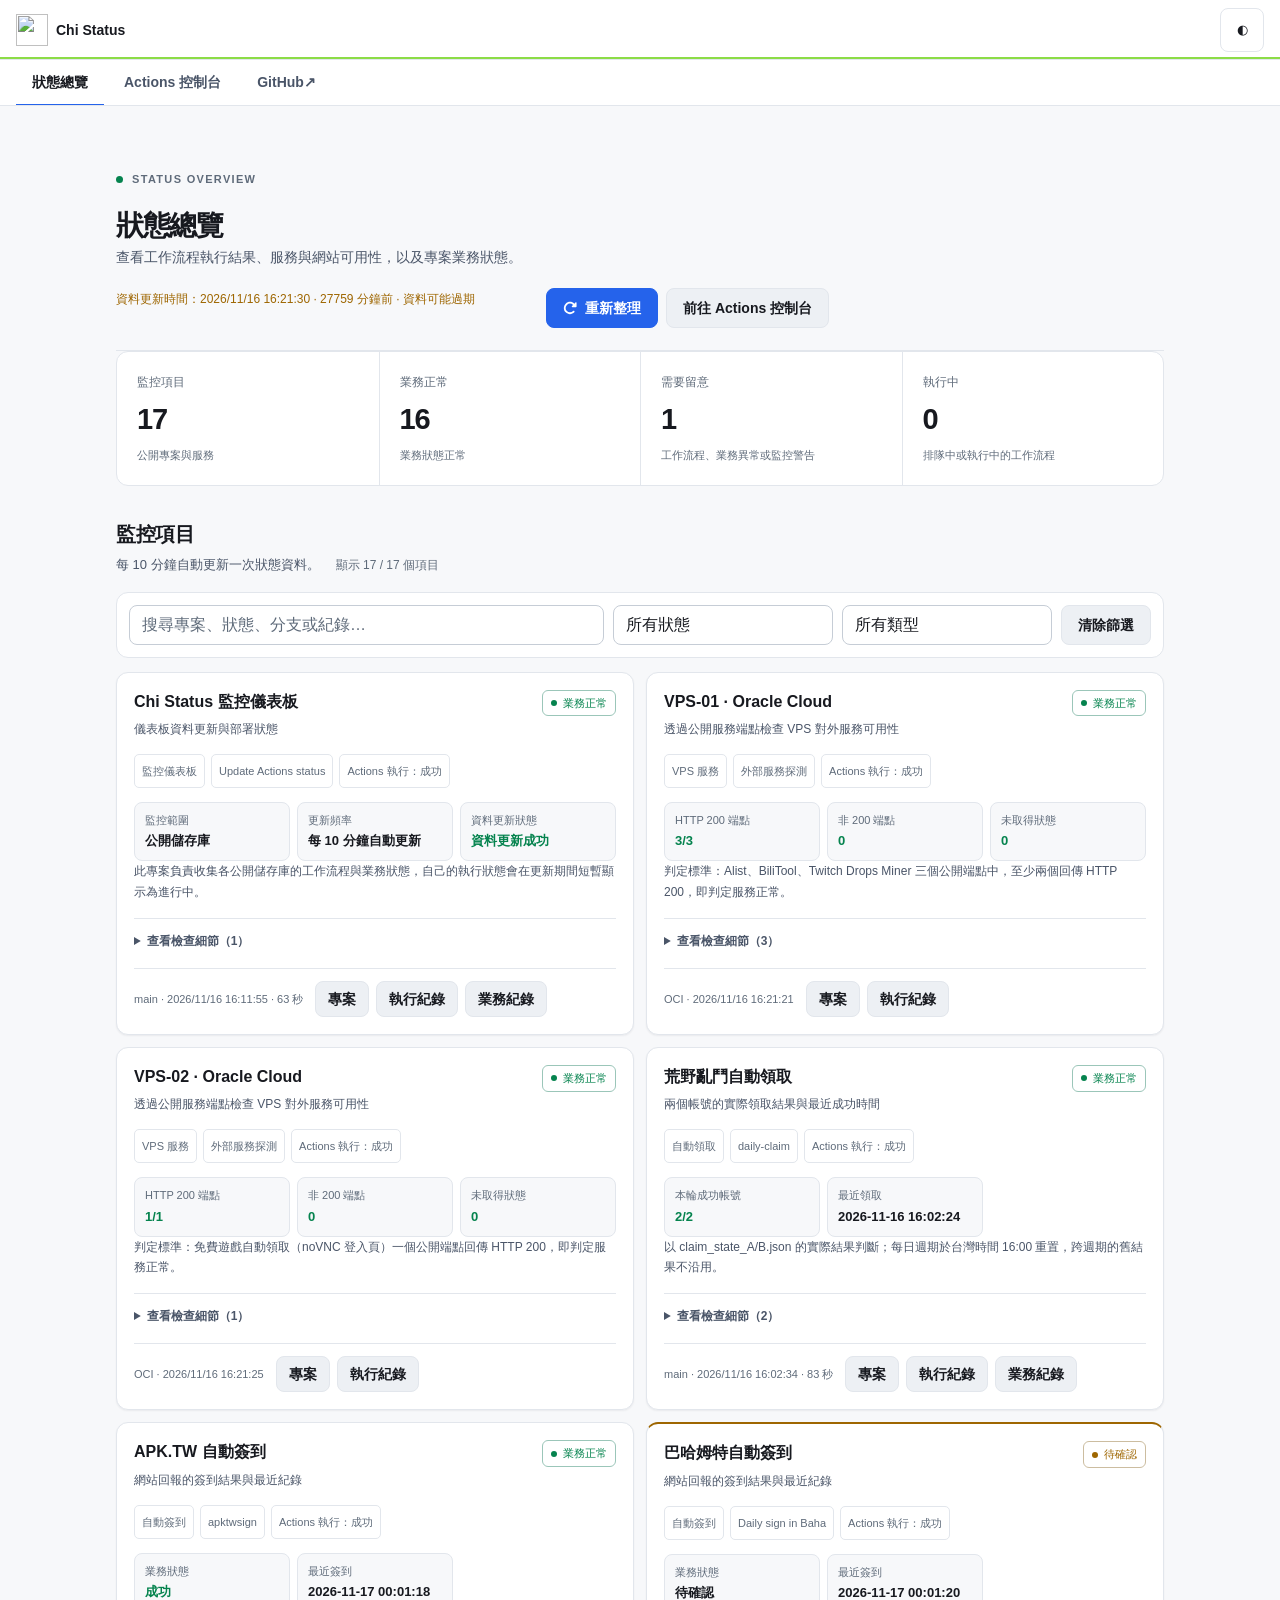
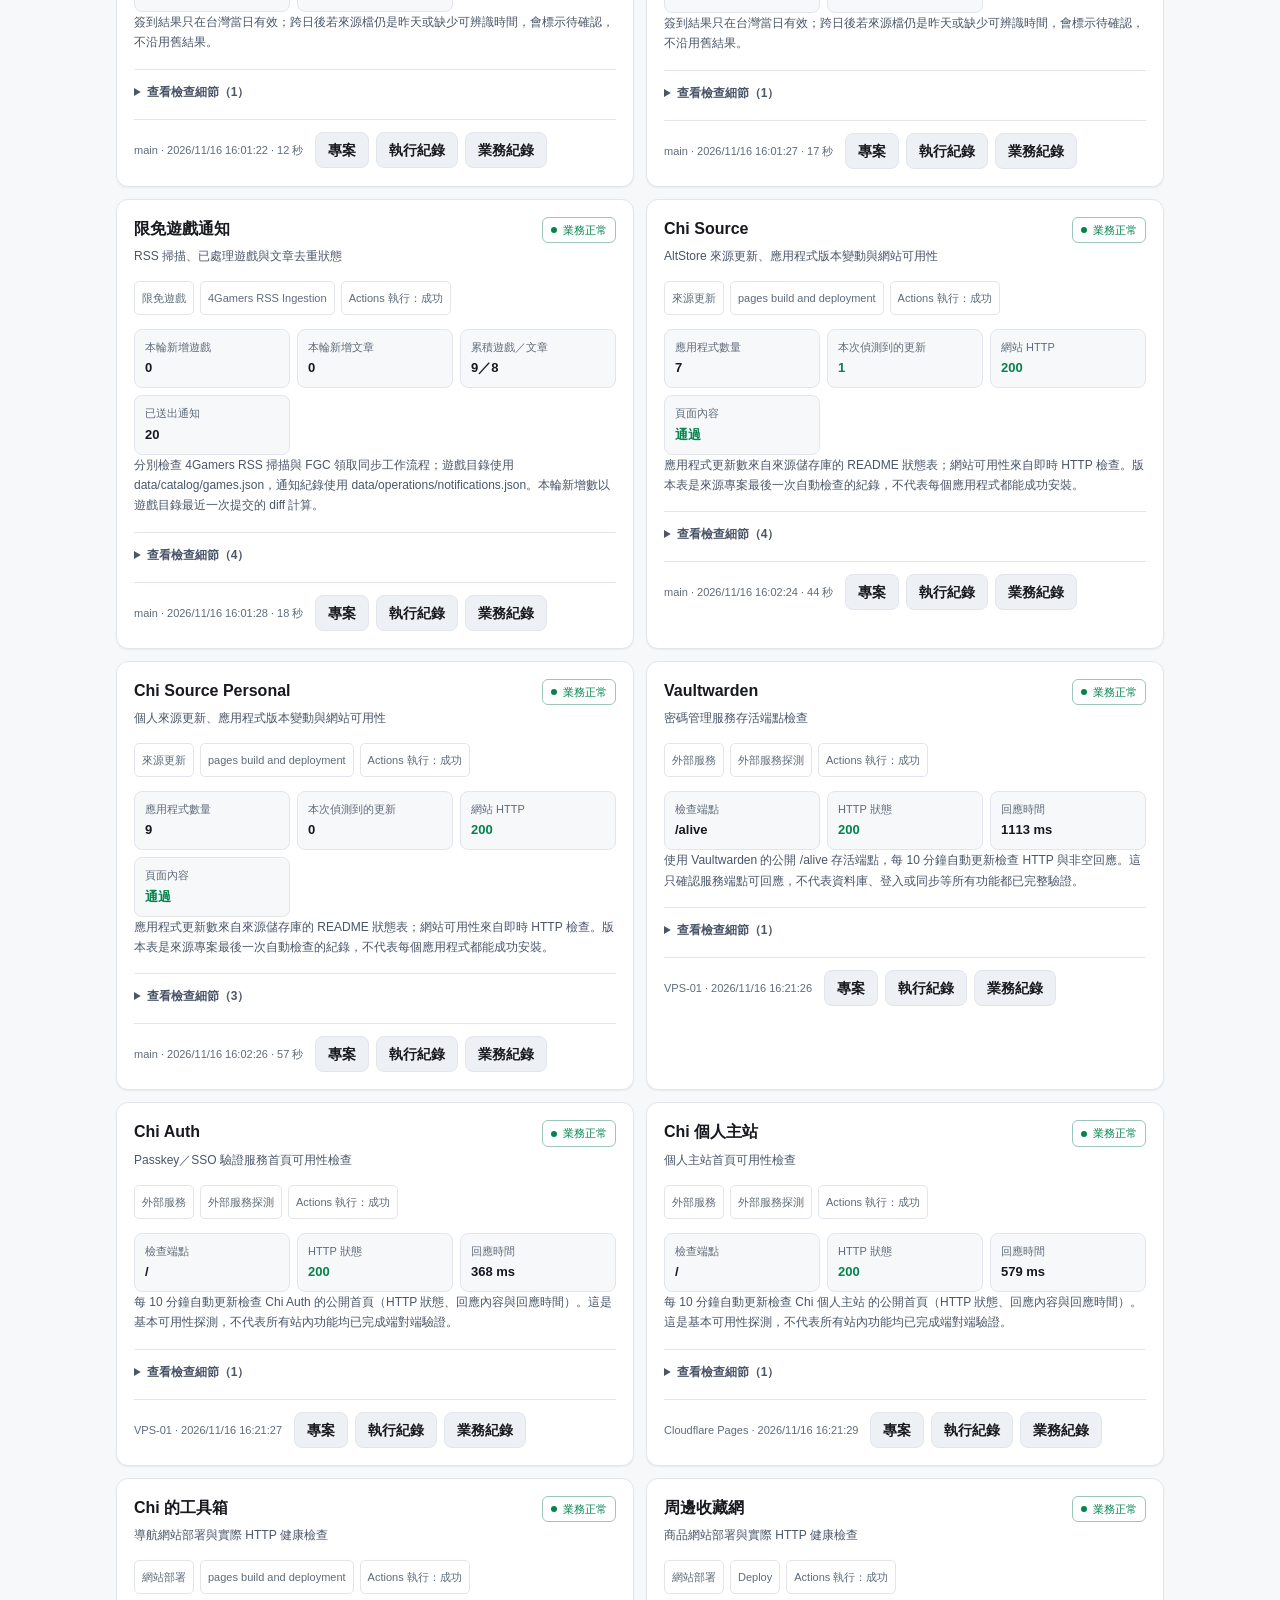
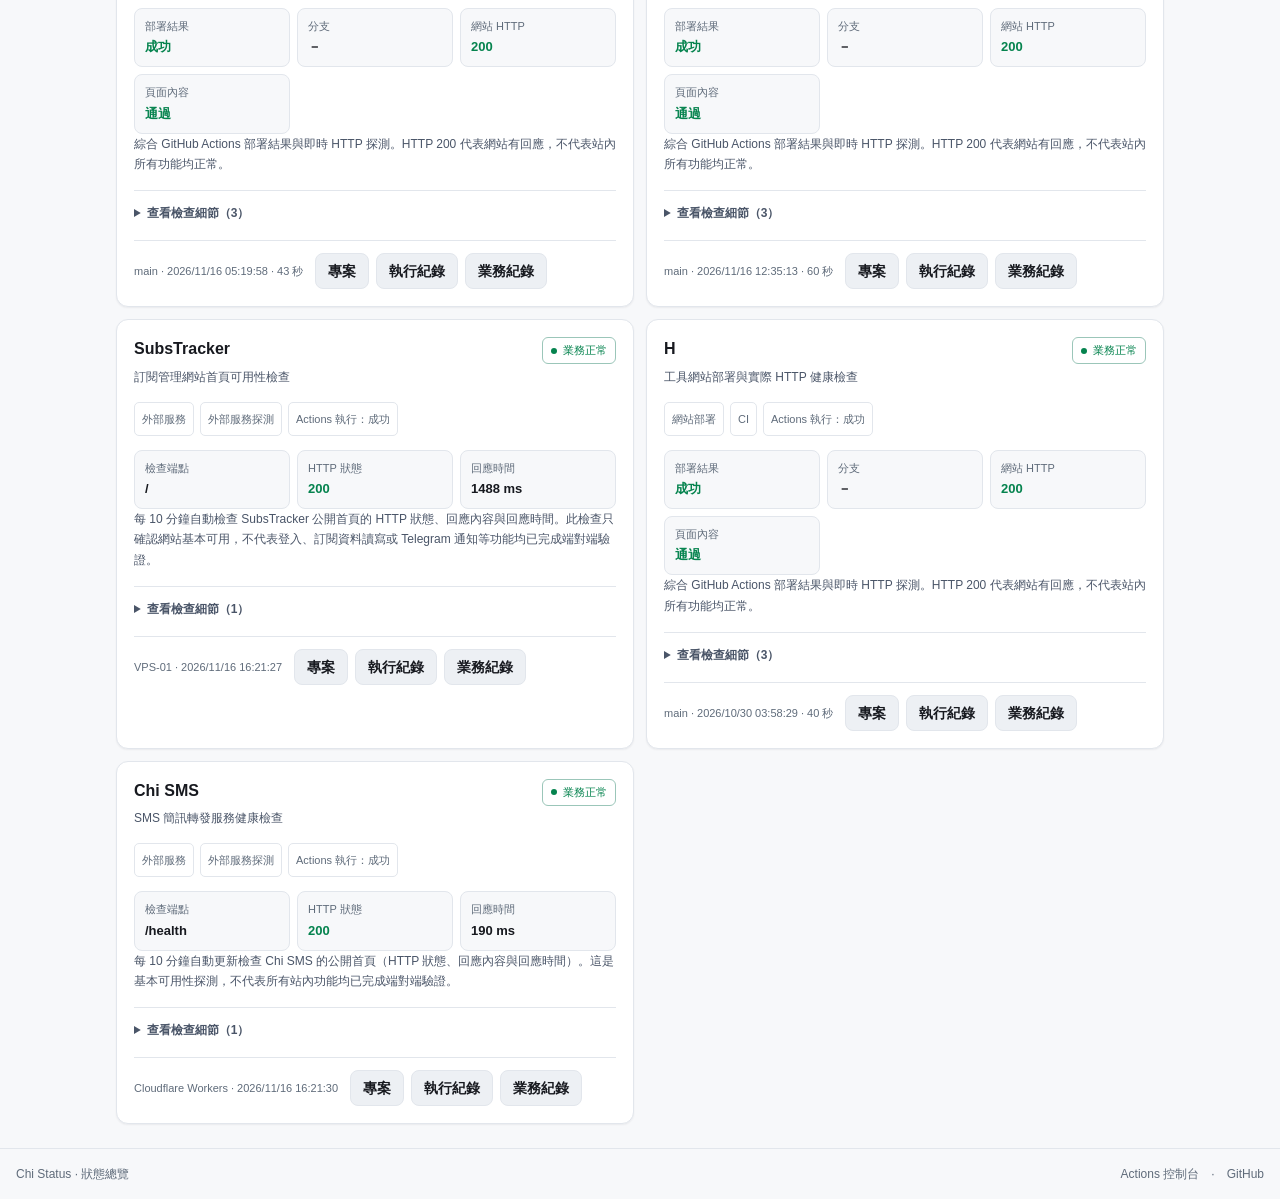
==== commit 64769ec6: "Subnav: underline tabs (chi-tab style) + GitHub external mark" ====
--- a/index.html
+++ b/index.html
@@ -17,6 +17,11 @@
 :focus-visible{outline:var(--chi-focus-width) solid var(--chi-color-focus-ring);outline-offset:var(--chi-focus-offset)}
 .skip{position:absolute;left:12px;top:-60px;z-index:50;padding:10px 14px;background:var(--chi-color-surface);border:1px solid var(--chi-color-border-subtle);border-radius:var(--chi-radius-md)}.skip:focus{top:12px}
 .chi-header{position:sticky;top:0;z-index:20}
+/* 副導覽改底線分頁：照抄 chi-system .chi-tab */
+.chi-subnav{gap:var(--chi-space-1);padding:0 var(--chi-space-4)}
+.chi-subnav a{padding:var(--chi-space-3) var(--chi-space-4);border-bottom:var(--chi-base-tabs-indicator-width) solid transparent;margin-bottom:var(--chi-base-tabs-indicator-overlap);font-size:var(--chi-font-size-label);line-height:var(--chi-line-height-label);font-weight:var(--chi-font-weight-label);transition:color var(--chi-duration),border-color var(--chi-duration)}
+.chi-subnav a:hover{color:var(--chi-color-text-primary)}
+.chi-subnav a[aria-current="page"]{color:var(--chi-color-text-primary);font-weight:var(--chi-font-weight-section-title);border-bottom-color:var(--chi-color-accent)}
 .page-heading{padding:27px 0 18px;border-bottom:1px solid var(--chi-color-border-subtle)}.heading-row{display:flex;align-items:flex-start;flex-direction:column;gap:15px}.eyebrow{display:flex;align-items:center;gap:9px;margin:0 0 9px;color:var(--chi-color-text-muted);font-size:11px;font-weight:750;letter-spacing:.12em;text-transform:uppercase}.live-dot{width:7px;height:7px;border-radius:50%;background:var(--chi-color-success)}.page-heading h1{margin:0;color:var(--chi-color-text-primary);letter-spacing:-.045em}.intro{max-width:650px;margin:10px 0 0;color:var(--chi-color-text-secondary);font-size:13px}.heading-actions{display:flex;align-items:center;gap:8px;flex-wrap:wrap;width:100%}.heading-actions .chi-btn{flex:1}.updated{margin-top:15px;color:var(--chi-color-text-muted);font-size:11px}.updated.stale{color:var(--chi-color-warning)}
 .stats{display:grid;grid-template-columns:repeat(2,minmax(0,1fr));border:1px solid var(--chi-color-border-subtle);border-radius:var(--chi-radius-lg);background:var(--chi-color-surface);overflow:hidden}.stat{padding:13px 14px;min-width:0}.stat:nth-child(3){border-left:0;border-top:1px solid var(--chi-color-border-subtle)}.stat:nth-child(4){border-top:1px solid var(--chi-color-border-subtle)}.stat+.stat{border-left:1px solid var(--chi-color-border-subtle)}.stat-label{display:flex;align-items:center;gap:8px;color:var(--chi-color-text-muted);font-size:12px}.stat-value{display:block;margin-top:7px;color:var(--chi-color-text-primary);font-size:26px;font-weight:750;line-height:1.2;letter-spacing:-.04em;font-variant-numeric:tabular-nums}.stat-note{display:block;margin-top:5px;color:var(--chi-color-text-muted);font-size:11px}
 .section{margin-top:26px}.section-head{display:flex;align-items:flex-start;flex-direction:column;gap:5px;margin-bottom:14px}.section-head h2{margin:0;color:var(--chi-color-text-primary);letter-spacing:-.025em}.section-head p{margin:4px 0 0;color:var(--chi-color-text-secondary);font-size:13px}.result-count{color:var(--chi-color-text-muted);font-size:12px;white-space:normal}
@@ -45,7 +50,7 @@
 <button class="chi-header__theme" type="button" data-chi-theme-toggle aria-label="切換主題" title="切換主題"><span aria-hidden="true" data-chi-theme-icon>◐</span></button>
 </div>
 </header>
-<nav class="chi-subnav" aria-label="本站導覽"><a href="#overview" aria-current="page">狀態總覽</a><a href="/action/">Actions 控制台</a><a href="https://github.com/47tsai/status" target="_blank" rel="noopener noreferrer">GitHub</a></nav>
+<nav class="chi-subnav" aria-label="本站導覽"><a href="#overview" aria-current="page">狀態總覽</a><a href="/action/">Actions 控制台</a><a href="https://github.com/47tsai/status" target="_blank" rel="noopener noreferrer">GitHub<span aria-hidden="true">↗</span></a></nav>
 <main class="chi-main" id="main">
 <section class="page-heading"><div class="heading-row"><div><p class="eyebrow"><span class="live-dot"></span> STATUS OVERVIEW</p><h1>狀態總覽</h1><p class="intro">查看工作流程執行結果、服務與網站可用性，以及專案業務狀態。</p><p class="updated" id="updated" aria-live="polite">正在讀取最新狀態…</p></div><div class="heading-actions"><button class="chi-btn chi-btn--primary" id="refresh" type="button"><span id="refresh-icon" aria-hidden="true"></span><span id="refresh-label">重新整理</span></button><a class="chi-btn chi-btn--secondary" href="/action/">前往 Actions 控制台</a></div></div></section>
 <div id="overview">
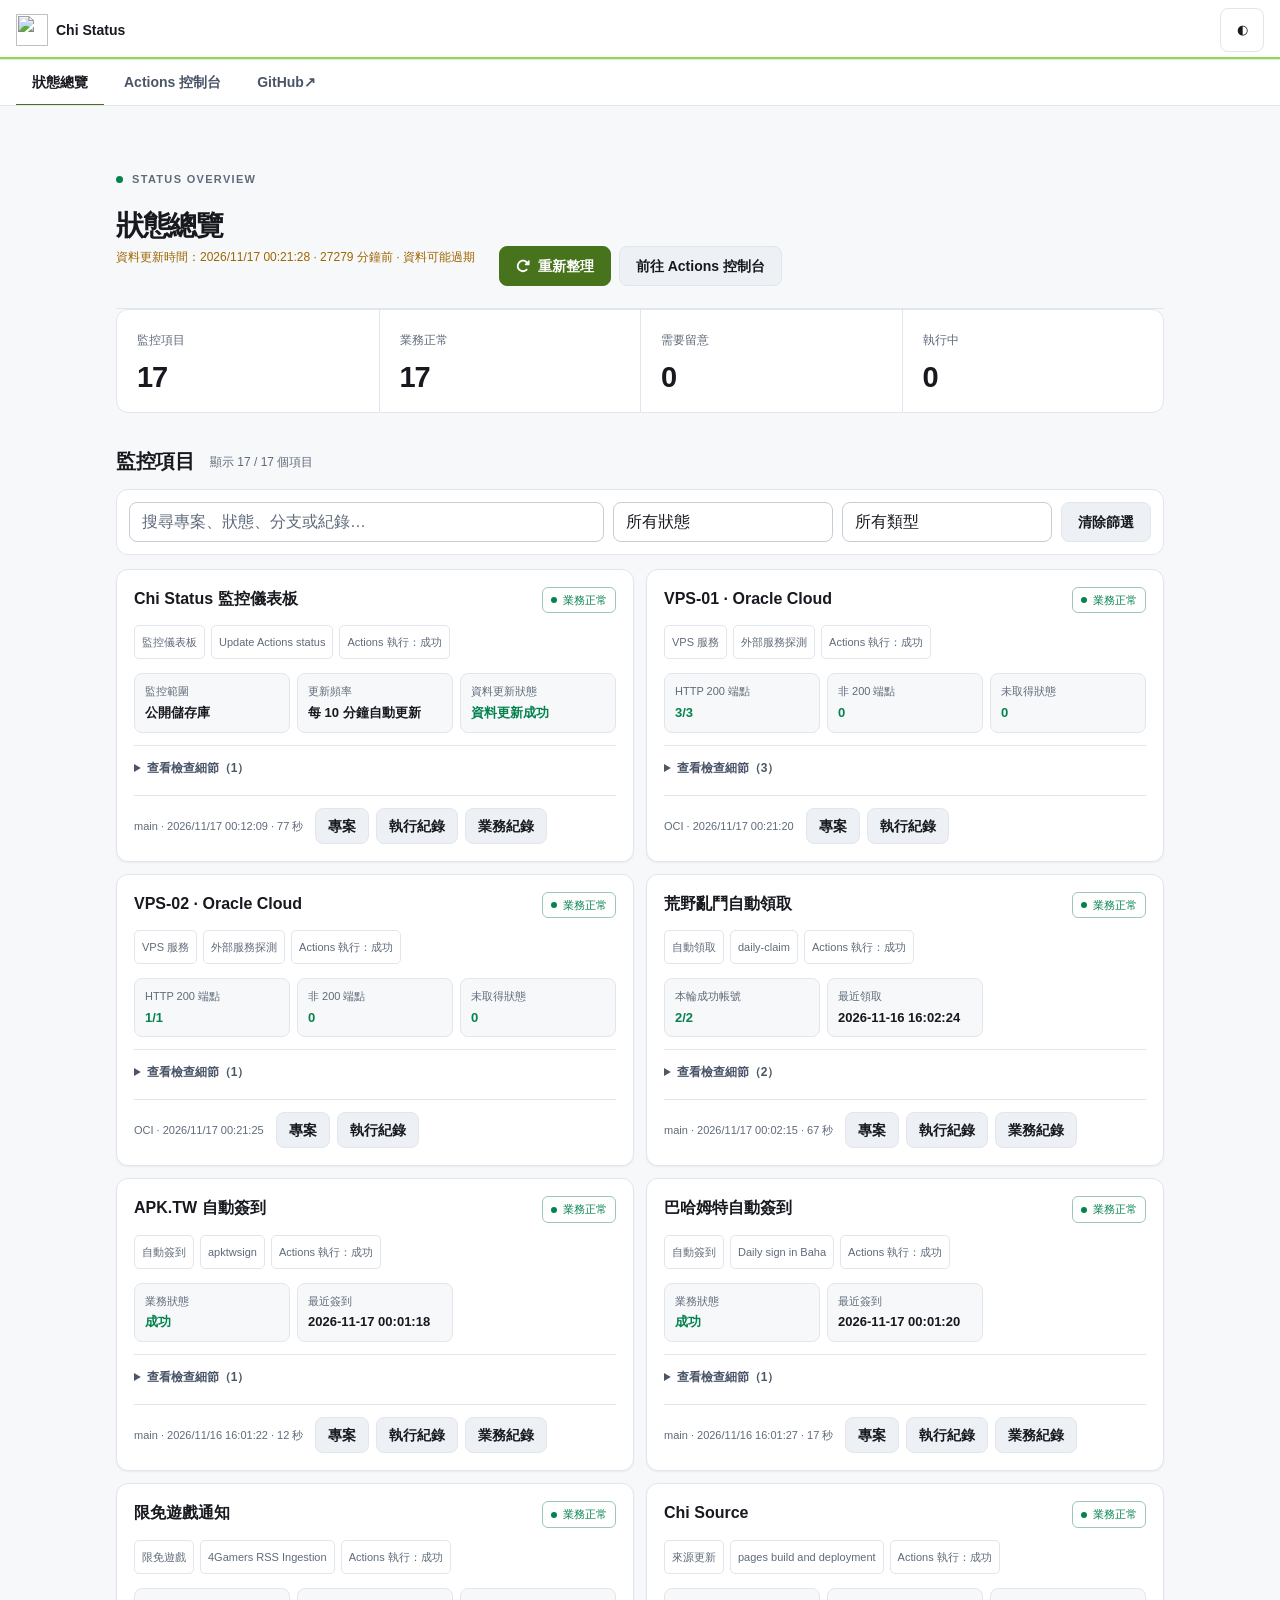
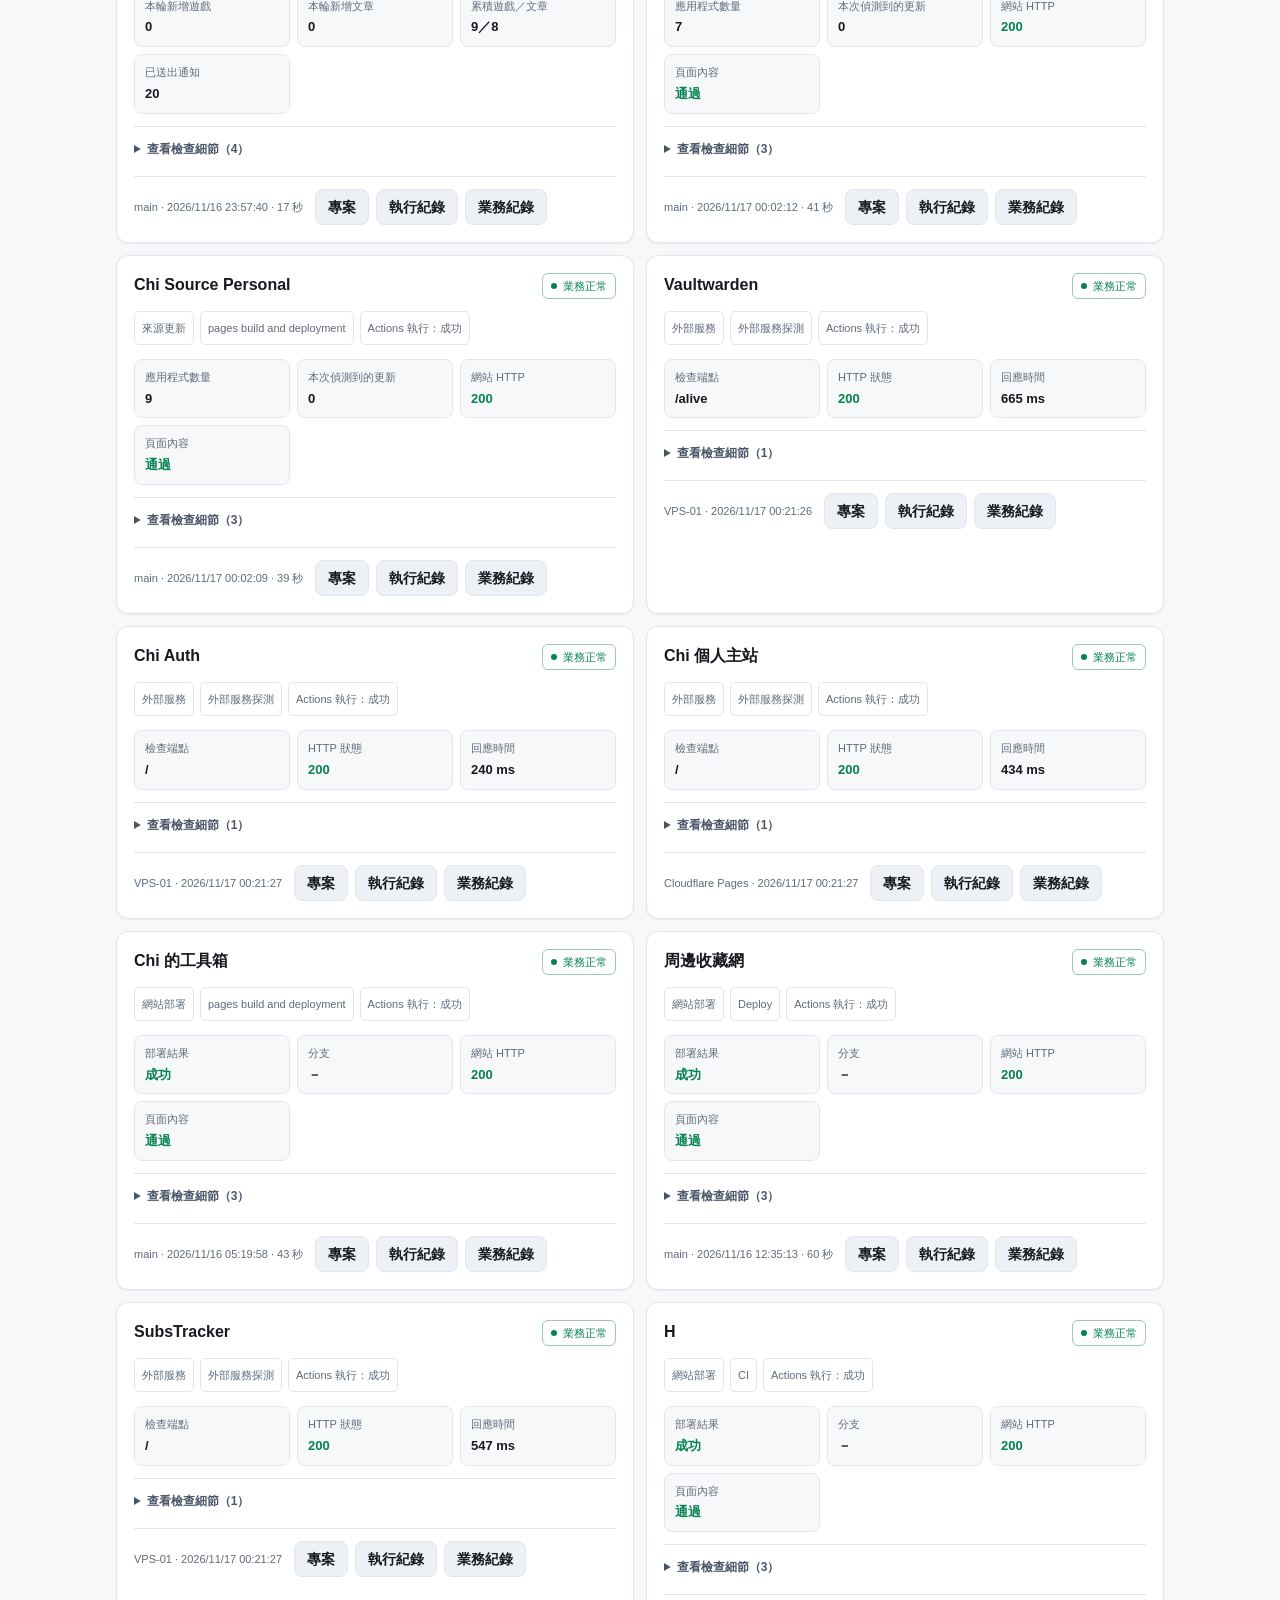
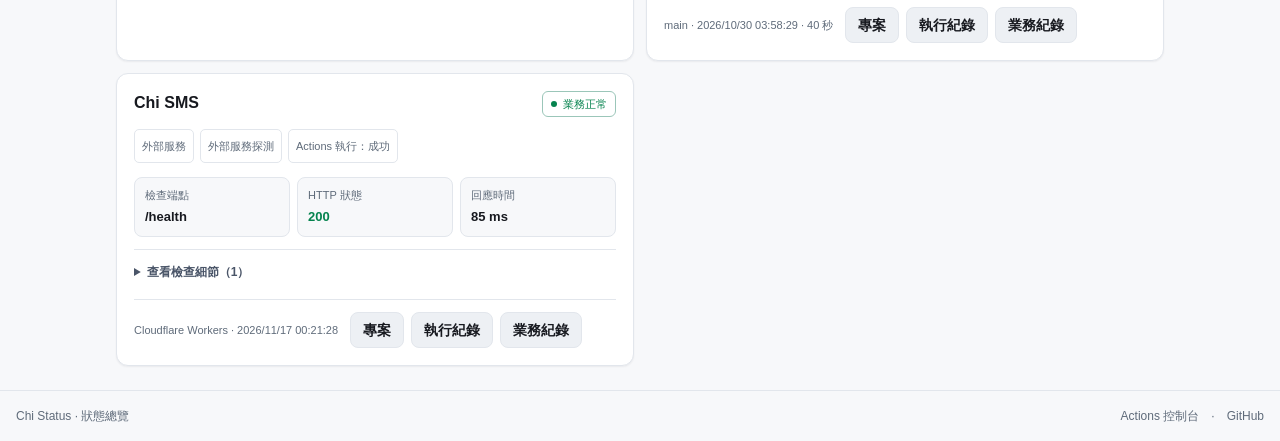
==== commit ac859bb7: "Remove intro copy, trim text, drop dead code and fields" ====
--- a/index.html
+++ b/index.html
@@ -4,7 +4,6 @@
 <meta charset="utf-8">
 <meta name="viewport" content="width=device-width, initial-scale=1">
 <meta name="theme-color" content="#F7F8FA">
-<meta name="description" content="Chi Status 狀態總覽，查看工作流程執行結果、服務與網站可用性，以及專案業務狀態。">
 <title>Chi Status · 狀態總覽</title>
 <link rel="icon" type="image/png" href="https://raw.githubusercontent.com/47tsai/chi-system/2b8cd040116133a580bae0136794679fdafdaeb1/logo/status-w.png">
 <link rel="apple-touch-icon" href="https://raw.githubusercontent.com/47tsai/chi-system/2b8cd040116133a580bae0136794679fdafdaeb1/logo/status-w.png">
@@ -12,27 +11,23 @@
 <script src="chi-system/icon.js"></script>
 <link rel="stylesheet" href="chi-system/tokens.css">
 <link rel="stylesheet" href="chi-system/components.css">
+<link rel="stylesheet" href="shared.css">
 <style>
 *,*::before,*::after{box-sizing:border-box}html{scroll-behavior:smooth;scroll-padding-top:76px}
 :focus-visible{outline:var(--chi-focus-width) solid var(--chi-color-focus-ring);outline-offset:var(--chi-focus-offset)}
 .skip{position:absolute;left:12px;top:-60px;z-index:50;padding:10px 14px;background:var(--chi-color-surface);border:1px solid var(--chi-color-border-subtle);border-radius:var(--chi-radius-md)}.skip:focus{top:12px}
 .chi-header{position:sticky;top:0;z-index:20}
-/* 副導覽改底線分頁：照抄 chi-system .chi-tab */
-.chi-subnav{gap:var(--chi-space-1);padding:0 var(--chi-space-4)}
-.chi-subnav a{padding:var(--chi-space-3) var(--chi-space-4);border-bottom:var(--chi-base-tabs-indicator-width) solid transparent;margin-bottom:var(--chi-base-tabs-indicator-overlap);font-size:var(--chi-font-size-label);line-height:var(--chi-line-height-label);font-weight:var(--chi-font-weight-label);transition:color var(--chi-duration),border-color var(--chi-duration)}
-.chi-subnav a:hover{color:var(--chi-color-text-primary)}
-.chi-subnav a[aria-current="page"]{color:var(--chi-color-text-primary);font-weight:var(--chi-font-weight-section-title);border-bottom-color:var(--chi-color-accent)}
-.page-heading{padding:27px 0 18px;border-bottom:1px solid var(--chi-color-border-subtle)}.heading-row{display:flex;align-items:flex-start;flex-direction:column;gap:15px}.eyebrow{display:flex;align-items:center;gap:9px;margin:0 0 9px;color:var(--chi-color-text-muted);font-size:11px;font-weight:750;letter-spacing:.12em;text-transform:uppercase}.live-dot{width:7px;height:7px;border-radius:50%;background:var(--chi-color-success)}.page-heading h1{margin:0;color:var(--chi-color-text-primary);letter-spacing:-.045em}.intro{max-width:650px;margin:10px 0 0;color:var(--chi-color-text-secondary);font-size:13px}.heading-actions{display:flex;align-items:center;gap:8px;flex-wrap:wrap;width:100%}.heading-actions .chi-btn{flex:1}.updated{margin-top:15px;color:var(--chi-color-text-muted);font-size:11px}.updated.stale{color:var(--chi-color-warning)}
-.stats{display:grid;grid-template-columns:repeat(2,minmax(0,1fr));border:1px solid var(--chi-color-border-subtle);border-radius:var(--chi-radius-lg);background:var(--chi-color-surface);overflow:hidden}.stat{padding:13px 14px;min-width:0}.stat:nth-child(3){border-left:0;border-top:1px solid var(--chi-color-border-subtle)}.stat:nth-child(4){border-top:1px solid var(--chi-color-border-subtle)}.stat+.stat{border-left:1px solid var(--chi-color-border-subtle)}.stat-label{display:flex;align-items:center;gap:8px;color:var(--chi-color-text-muted);font-size:12px}.stat-value{display:block;margin-top:7px;color:var(--chi-color-text-primary);font-size:26px;font-weight:750;line-height:1.2;letter-spacing:-.04em;font-variant-numeric:tabular-nums}.stat-note{display:block;margin-top:5px;color:var(--chi-color-text-muted);font-size:11px}
-.section{margin-top:26px}.section-head{display:flex;align-items:flex-start;flex-direction:column;gap:5px;margin-bottom:14px}.section-head h2{margin:0;color:var(--chi-color-text-primary);letter-spacing:-.025em}.section-head p{margin:4px 0 0;color:var(--chi-color-text-secondary);font-size:13px}.result-count{color:var(--chi-color-text-muted);font-size:12px;white-space:normal}
+.page-heading{padding:27px 0 18px;border-bottom:1px solid var(--chi-color-border-subtle)}.heading-row{display:flex;align-items:flex-start;flex-direction:column;gap:15px}.eyebrow{display:flex;align-items:center;gap:9px;margin:0 0 9px;color:var(--chi-color-text-muted);font-size:11px;font-weight:750;letter-spacing:.12em;text-transform:uppercase}.live-dot{width:7px;height:7px;border-radius:50%;background:var(--chi-color-success)}.page-heading h1{margin:0;color:var(--chi-color-text-primary);letter-spacing:-.045em}.heading-actions{display:flex;align-items:center;gap:8px;flex-wrap:wrap;width:100%}.heading-actions .chi-btn{flex:1}.updated{margin-top:15px;color:var(--chi-color-text-muted);font-size:11px}.updated.stale{color:var(--chi-color-warning)}
+.stats{display:grid;grid-template-columns:repeat(2,minmax(0,1fr));border:1px solid var(--chi-color-border-subtle);border-radius:var(--chi-radius-lg);background:var(--chi-color-surface);overflow:hidden}.stat{padding:13px 14px;min-width:0}.stat:nth-child(3){border-left:0;border-top:1px solid var(--chi-color-border-subtle)}.stat:nth-child(4){border-top:1px solid var(--chi-color-border-subtle)}.stat+.stat{border-left:1px solid var(--chi-color-border-subtle)}.stat-label{display:flex;align-items:center;gap:8px;color:var(--chi-color-text-muted);font-size:12px}.stat-value{display:block;margin-top:7px;color:var(--chi-color-text-primary);font-size:26px;font-weight:750;line-height:1.2;letter-spacing:-.04em;font-variant-numeric:tabular-nums}
+.section{margin-top:26px}.section-head{display:flex;align-items:flex-start;flex-direction:column;gap:5px;margin-bottom:14px}.section-head h2{margin:0;color:var(--chi-color-text-primary);letter-spacing:-.025em}.result-count{color:var(--chi-color-text-muted);font-size:12px;white-space:normal}
 .filters{display:grid;grid-template-columns:1fr;gap:9px;padding:9px;border:1px solid var(--chi-color-border-subtle);border-radius:var(--chi-radius-lg);background:var(--chi-color-surface)}
 .notice{display:none;margin-top:12px;padding:12px 14px;border:1px solid var(--chi-color-border-subtle);border-radius:var(--chi-radius-md);background:var(--chi-color-surface);font-size:13px;overflow-wrap:anywhere}.notice:not(:empty){display:block}.notice.error{border-color:var(--chi-color-danger);color:var(--chi-color-danger)}.notice.success{border-color:var(--chi-color-success);color:var(--chi-color-success)}
-.projects{display:grid;grid-template-columns:1fr;gap:12px;margin-top:14px}.project{min-width:0;padding:14px;border:1px solid var(--chi-color-border-subtle);border-radius:var(--chi-radius-lg);background:var(--chi-color-surface);box-shadow:var(--chi-shadow-whisper)}.project[data-health=bad]{border-top:2px solid var(--chi-color-danger)}.project[data-health=warn]{border-top:2px solid var(--chi-color-warning)}.project[data-health=running]{border-top:2px solid var(--chi-color-accent)}.project-top{display:flex;align-items:flex-start;justify-content:space-between;gap:8px}.project-title{min-width:0}.project-title h3{margin:0;color:var(--chi-color-text-primary);font-size:16px;line-height:1.45;overflow-wrap:anywhere}.project-title p{margin:3px 0 0;color:var(--chi-color-text-secondary);font-size:12px;overflow-wrap:anywhere}.status{display:inline-flex;align-items:center;gap:6px;flex:none;padding:4px 8px;border:1px solid var(--chi-color-border-subtle);border-radius:6px;color:var(--chi-color-text-muted);font-size:11px;line-height:1.5}.status:before{content:"";width:6px;height:6px;border-radius:50%;background:currentColor}.status.good{color:var(--chi-color-success);border-color:color-mix(in srgb,var(--chi-color-success) 32%,var(--chi-color-border-subtle))}.status.bad{color:var(--chi-color-danger);border-color:color-mix(in srgb,var(--chi-color-danger) 32%,var(--chi-color-border-subtle))}.status.warn{color:var(--chi-color-warning);border-color:color-mix(in srgb,var(--chi-color-warning) 32%,var(--chi-color-border-subtle))}.status.running{color:var(--chi-color-accent)}.meta{display:flex;flex-wrap:wrap;gap:6px;margin-top:12px}.tag{padding:3px 7px;border:1px solid var(--chi-color-border-subtle);border-radius:5px;color:var(--chi-color-text-muted);font-size:11px;overflow-wrap:anywhere}.metrics{display:grid;grid-template-columns:repeat(3,minmax(0,1fr));gap:5px;margin-top:14px}.metric{min-width:0;padding:8px;border:1px solid var(--chi-color-border-subtle);border-radius:var(--chi-radius-md);background:var(--chi-color-canvas)}.metric span{display:block;color:var(--chi-color-text-muted);font-size:10px;line-height:1.5}.metric strong{display:block;margin-top:4px;color:var(--chi-color-text-primary);font-size:12px;line-height:1.45;overflow-wrap:anywhere}.metric strong.good{color:var(--chi-color-success)}.metric strong.bad{color:var(--chi-color-danger)}.warning{margin-top:12px;padding:10px 12px;border-left:3px solid var(--chi-color-warning);background:var(--chi-color-surface-sunken);color:var(--chi-color-warning);font-size:12px;overflow-wrap:anywhere}.note{margin:12px 0 0;color:var(--chi-color-text-secondary);font-size:12px;line-height:1.7}.details{margin-top:12px;border-top:1px solid var(--chi-color-border-subtle);padding-top:9px}.details summary{cursor:pointer;color:var(--chi-color-text-secondary);font-size:12px;font-weight:650}.detail-list{display:grid;gap:0;margin-top:8px}.detail-row{display:grid;grid-template-columns:1fr;gap:2px;padding:8px 0;border-bottom:1px solid var(--chi-color-border-subtle);font-size:12px}.detail-row:last-child{border-bottom:0}.detail-row span{color:var(--chi-color-text-muted)}.detail-row strong{text-align:left;color:var(--chi-color-text-secondary);font-weight:500;overflow-wrap:anywhere}.card-footer{display:flex;align-items:flex-start;flex-direction:column;gap:12px;margin-top:14px;padding-top:12px;border-top:1px solid var(--chi-color-border-subtle)}.run-meta{min-width:0;color:var(--chi-color-text-muted);font-size:11px;overflow-wrap:anywhere}.links{display:flex;gap:7px;flex:none;width:100%}.links .chi-btn{flex:1}
+.projects{display:grid;grid-template-columns:1fr;gap:12px;margin-top:14px}.project{min-width:0;padding:14px;border:1px solid var(--chi-color-border-subtle);border-radius:var(--chi-radius-lg);background:var(--chi-color-surface);box-shadow:var(--chi-shadow-whisper)}.project[data-health=bad]{border-top:2px solid var(--chi-color-danger)}.project[data-health=warn]{border-top:2px solid var(--chi-color-warning)}.project[data-health=running]{border-top:2px solid var(--chi-color-accent)}.project-top{display:flex;align-items:flex-start;justify-content:space-between;gap:8px}.project-title{min-width:0}.project-title h3{margin:0;color:var(--chi-color-text-primary);font-size:16px;line-height:1.45;overflow-wrap:anywhere}.status{display:inline-flex;align-items:center;gap:6px;flex:none;padding:4px 8px;border:1px solid var(--chi-color-border-subtle);border-radius:6px;color:var(--chi-color-text-muted);font-size:11px;line-height:1.5}.status:before{content:"";width:6px;height:6px;border-radius:50%;background:currentColor}.status.good{color:var(--chi-color-success);border-color:color-mix(in srgb,var(--chi-color-success) 32%,var(--chi-color-border-subtle))}.status.bad{color:var(--chi-color-danger);border-color:color-mix(in srgb,var(--chi-color-danger) 32%,var(--chi-color-border-subtle))}.status.warn{color:var(--chi-color-warning);border-color:color-mix(in srgb,var(--chi-color-warning) 32%,var(--chi-color-border-subtle))}.status.running{color:var(--chi-color-accent)}.meta{display:flex;flex-wrap:wrap;gap:6px;margin-top:12px}.tag{padding:3px 7px;border:1px solid var(--chi-color-border-subtle);border-radius:5px;color:var(--chi-color-text-muted);font-size:11px;overflow-wrap:anywhere}.metrics{display:grid;grid-template-columns:repeat(3,minmax(0,1fr));gap:5px;margin-top:14px}.metric{min-width:0;padding:8px;border:1px solid var(--chi-color-border-subtle);border-radius:var(--chi-radius-md);background:var(--chi-color-canvas)}.metric span{display:block;color:var(--chi-color-text-muted);font-size:10px;line-height:1.5}.metric strong{display:block;margin-top:4px;color:var(--chi-color-text-primary);font-size:12px;line-height:1.45;overflow-wrap:anywhere}.metric strong.good{color:var(--chi-color-success)}.metric strong.bad{color:var(--chi-color-danger)}.warning{margin-top:12px;padding:10px 12px;border-left:3px solid var(--chi-color-warning);background:var(--chi-color-surface-sunken);color:var(--chi-color-warning);font-size:12px;overflow-wrap:anywhere}.details{margin-top:12px;border-top:1px solid var(--chi-color-border-subtle);padding-top:9px}.details summary{cursor:pointer;color:var(--chi-color-text-secondary);font-size:12px;font-weight:650}.detail-list{display:grid;gap:0;margin-top:8px}.detail-row{display:grid;grid-template-columns:1fr;gap:2px;padding:8px 0;border-bottom:1px solid var(--chi-color-border-subtle);font-size:12px}.detail-row:last-child{border-bottom:0}.detail-row span{color:var(--chi-color-text-muted)}.detail-row strong{text-align:left;color:var(--chi-color-text-secondary);font-weight:500;overflow-wrap:anywhere}.card-footer{display:flex;align-items:flex-start;flex-direction:column;gap:12px;margin-top:14px;padding-top:12px;border-top:1px solid var(--chi-color-border-subtle)}.run-meta{min-width:0;color:var(--chi-color-text-muted);font-size:11px;overflow-wrap:anywhere}.links{display:flex;gap:7px;flex:none;width:100%}.links .chi-btn{flex:1}
 #projects>.chi-state{grid-column:1/-1}.chi-state .chi-spinner{margin:0 auto var(--chi-space-4)}
 .chi-footer a{color:var(--chi-color-text-muted);text-decoration:none}.chi-footer a:hover{color:var(--chi-color-accent)}
 a.chi-btn{text-decoration:none}
 .chi-footer{flex-wrap:wrap}.chi-footer__version{white-space:nowrap}
-@media(min-width:768px){.page-heading{padding:36px 0 22px}.heading-row{align-items:flex-end;flex-direction:row;gap:24px}.heading-actions{width:auto}.heading-actions .chi-btn{flex:none}.intro{font-size:14px}.updated{font-size:12px}.stats{grid-template-columns:repeat(4,minmax(0,1fr))}.stat{padding:17px 20px}.stat:nth-child(3){border-left:1px solid var(--chi-color-border-subtle);border-top:0}.stat:nth-child(4){border-top:0}.stat-value{font-size:29px}.section{margin-top:34px}.section-head{align-items:flex-end;flex-direction:row;gap:16px}.filters{grid-template-columns:minmax(0,1fr) minmax(0,190px);padding:12px}.projects{grid-template-columns:repeat(2,minmax(0,1fr));gap:10px}.project{padding:14px}.project-top{gap:12px}.metrics{gap:7px}.metric{padding:9px 10px}.metric span{font-size:11px}.metric strong{font-size:13px}.card-footer{align-items:center;flex-direction:row}.links{width:auto}.links .chi-btn{flex:none}.detail-row{grid-template-columns:minmax(80px,.7fr) minmax(0,1.5fr);gap:12px}.detail-row strong{text-align:right}.result-count{white-space:nowrap}}
+@media(min-width:768px){.page-heading{padding:36px 0 22px}.heading-row{align-items:flex-end;flex-direction:row;gap:24px}.heading-actions{width:auto}.heading-actions .chi-btn{flex:none}.updated{font-size:12px}.stats{grid-template-columns:repeat(4,minmax(0,1fr))}.stat{padding:17px 20px}.stat:nth-child(3){border-left:1px solid var(--chi-color-border-subtle);border-top:0}.stat:nth-child(4){border-top:0}.stat-value{font-size:29px}.section{margin-top:34px}.section-head{align-items:flex-end;flex-direction:row;gap:16px}.filters{grid-template-columns:minmax(0,1fr) minmax(0,190px);padding:12px}.projects{grid-template-columns:repeat(2,minmax(0,1fr));gap:10px}.project{padding:14px}.project-top{gap:12px}.metrics{gap:7px}.metric{padding:9px 10px}.metric span{font-size:11px}.metric strong{font-size:13px}.card-footer{align-items:center;flex-direction:row}.links{width:auto}.links .chi-btn{flex:none}.detail-row{grid-template-columns:minmax(80px,.7fr) minmax(0,1.5fr);gap:12px}.detail-row strong{text-align:right}.result-count{white-space:nowrap}}
 @media(min-width:1024px){.filters{grid-template-columns:minmax(200px,1fr) minmax(160px,220px) minmax(160px,210px) auto}.projects{gap:12px}.project{padding:17px}}
 @media(prefers-reduced-motion:reduce){html{scroll-behavior:auto}*{transition:none!important;animation:none!important}}
 </style>
@@ -52,15 +47,15 @@
 </header>
 <nav class="chi-subnav" aria-label="本站導覽"><a href="#overview" aria-current="page">狀態總覽</a><a href="/action/">Actions 控制台</a><a href="https://github.com/47tsai/status" target="_blank" rel="noopener noreferrer">GitHub<span aria-hidden="true">↗</span></a></nav>
 <main class="chi-main" id="main">
-<section class="page-heading"><div class="heading-row"><div><p class="eyebrow"><span class="live-dot"></span> STATUS OVERVIEW</p><h1>狀態總覽</h1><p class="intro">查看工作流程執行結果、服務與網站可用性，以及專案業務狀態。</p><p class="updated" id="updated" aria-live="polite">正在讀取最新狀態…</p></div><div class="heading-actions"><button class="chi-btn chi-btn--primary" id="refresh" type="button"><span id="refresh-icon" aria-hidden="true"></span><span id="refresh-label">重新整理</span></button><a class="chi-btn chi-btn--secondary" href="/action/">前往 Actions 控制台</a></div></div></section>
+<section class="page-heading"><div class="heading-row"><div><p class="eyebrow"><span class="live-dot"></span> STATUS OVERVIEW</p><h1>狀態總覽</h1><p class="updated" id="updated" aria-live="polite">正在讀取最新狀態…</p></div><div class="heading-actions"><button class="chi-btn chi-btn--primary" id="refresh" type="button"><span id="refresh-icon" aria-hidden="true"></span><span id="refresh-label">重新整理</span></button><a class="chi-btn chi-btn--secondary" href="/action/">前往 Actions 控制台</a></div></div></section>
 <div id="overview">
 <section class="stats" aria-label="狀態摘要">
-<div class="stat"><span class="stat-label">監控項目</span><strong class="stat-value" id="total">－</strong><span class="stat-note">公開專案與服務</span></div>
-<div class="stat"><span class="stat-label">業務正常</span><strong class="stat-value" id="bizok">－</strong><span class="stat-note">業務狀態正常</span></div>
-<div class="stat"><span class="stat-label">需要留意</span><strong class="stat-value" id="attention">－</strong><span class="stat-note">工作流程、業務異常或監控警告</span></div>
-<div class="stat"><span class="stat-label">執行中</span><strong class="stat-value" id="running">－</strong><span class="stat-note">排隊中或執行中的工作流程</span></div>
+<div class="stat"><span class="stat-label">監控項目</span><strong class="stat-value" id="total">－</strong></div>
+<div class="stat"><span class="stat-label">業務正常</span><strong class="stat-value" id="bizok">－</strong></div>
+<div class="stat"><span class="stat-label">需要留意</span><strong class="stat-value" id="attention">－</strong></div>
+<div class="stat"><span class="stat-label">執行中</span><strong class="stat-value" id="running">－</strong></div>
 </section>
-<section class="section" aria-labelledby="projects-heading"><div class="section-head"><div><h2 id="projects-heading">監控項目</h2><p>每 10 分鐘自動更新一次狀態資料。</p></div><span class="result-count" id="result-count">載入中</span></div>
+<section class="section" aria-labelledby="projects-heading"><div class="section-head"><div><h2 id="projects-heading">監控項目</h2></div><span class="result-count" id="result-count">載入中</span></div>
 <div class="filters"><input class="chi-input" id="search" type="search" placeholder="搜尋專案、狀態、分支或紀錄…" aria-label="搜尋監控項目"><select class="chi-select" id="filter" aria-label="依狀態篩選"><option value="all">所有狀態</option><option value="attention">需要留意</option><option value="business-failure">業務異常</option><option value="workflow-failure">工作流程失敗</option><option value="success">業務正常</option><option value="running">執行中</option></select><select class="chi-select" id="category" aria-label="依類型篩選"><option value="all">所有類型</option><option value="vps">VPS</option><option value="claim">自動領取</option><option value="checkin">自動簽到</option><option value="source">來源更新</option><option value="deploy">網站部署</option><option value="freegame">限免遊戲</option><option value="website">外部服務</option></select><button class="chi-btn chi-btn--secondary" id="clear" type="button">清除篩選</button></div>
 <div class="notice" id="notice" role="status" aria-live="polite"></div><div class="projects" id="projects"><div class="chi-state" role="status"><div class="chi-spinner" aria-hidden="true"></div><p class="chi-state__title">正在載入狀態資料…</p></div></div>
 </section>
@@ -68,6 +63,7 @@
 </main>
 <footer class="chi-footer"><span class="chi-footer__name">Chi Status · 狀態總覽</span><span class="chi-footer__version" data-version></span><span><a href="/action/">Actions 控制台</a>　·　<a href="https://github.com/47tsai/status" target="_blank" rel="noopener noreferrer">GitHub</a></span></footer>
 </div></div>
+<script src="shared.js"></script>
 <script>
 const $=id=>document.getElementById(id);let items=[],lastGeneratedAt=null,loading=false,loadError='';
 const labels={success:'成功',failure:'失敗',cancelled:'已取消',in_progress:'執行中',queued:'排隊中',requested:'等待中',waiting:'等待中',timed_out:'逾時',action_required:'需要處理',skipped:'已略過',unknown:'狀態未知',running:'執行中'};
@@ -80,13 +76,12 @@
 const needsAttention=x=>health(x)==='bad'||health(x)==='warn';
 const label=s=>labels[s]||s||'尚無紀錄';
 const safeDate=s=>{const d=new Date(s||0);return !s||Number.isNaN(d.getTime())?'尚無時間':d.toLocaleString('zh-TW',{hour12:false})};
-const businessLabel=b=>b?.business_label||'尚未建立業務紀錄';
 function health(x){if(isWorkflowBad(x)||isBusinessBad(x))return'bad';if(isRunning(x))return'running';if(x.monitor_warning||isWorkflowUnconfirmed(x)||x.business?.business_status!=='success')return'warn';return'good'}
 function statusText(x){if(isWorkflowBad(x))return'工作流程'+label(x.status);if(isBusinessBad(x))return'業務異常';if(x.monitor_warning)return'監控警告';if(isRunning(x))return label(x.status);if(isWorkflowUnconfirmed(x))return'工作流程'+label(x.status)+' · 待確認';if(x.business?.business_status==='success')return'業務正常';return'待確認'}
 function statusClass(x){const h=health(x);return h==='good'?'good':h==='bad'?'bad':h==='running'?'running':'warn'}
 function render(){
  const q=$('search').value.trim().toLowerCase(),f=$('filter').value,c=$('category').value;
- const filtered=items.filter(x=>{const b=x.business||{},hay=[x.name,x.full_name,x.workflow,x.branch,x.commit_message,x.monitor_warning,b.title,b.description,b.business_label,...(b.metrics||[]).flatMap(m=>[m.label,m.value]),...(b.details||[]).flatMap(d=>[d.label,d.result,d.time])].join(' ').toLowerCase();if(q&&!hay.includes(q))return false;if(f==='attention'&&!needsAttention(x))return false;if(f==='business-failure'&&!isBusinessBad(x))return false;if(f==='workflow-failure'&&!isWorkflowBad(x))return false;if(f==='success'&&health(x)!=='good')return false;if(f==='running'&&!isRunning(x))return false;if(c!=='all'&&b.kind!==c)return false;return true});
+ const filtered=items.filter(x=>{const b=x.business||{},hay=[x.name,x.full_name,x.workflow,x.branch,x.commit_message,x.monitor_warning,b.title,b.business_label,...(b.metrics||[]).flatMap(m=>[m.label,m.value]),...(b.details||[]).flatMap(d=>[d.label,d.result,d.time])].join(' ').toLowerCase();if(q&&!hay.includes(q))return false;if(f==='attention'&&!needsAttention(x))return false;if(f==='business-failure'&&!isBusinessBad(x))return false;if(f==='workflow-failure'&&!isWorkflowBad(x))return false;if(f==='success'&&health(x)!=='good')return false;if(f==='running'&&!isRunning(x))return false;if(c!=='all'&&b.kind!==c)return false;return true});
  const order={status:0,'vps-01':1,'vps-02':2,'sc-auto-claim':3,apktwsign:4,bahasign:5,'free-game':6,'chi-source':7,'chi-source-personal':8,'vaultwarden-service':9,'chi-auth-service':10,'chi-home':11,nav:12,merch:13,'sub-service':14,h:15};const severity=x=>isWorkflowBad(x)||isBusinessBad(x)?0:x.monitor_warning?1:isRunning(x)?1:(x.business?.business_status==='success'&&x.status==='success')?3:2;
  filtered.sort((a,b)=>(order[a.name]??100)-(order[b.name]??100)||severity(a)-severity(b)||(new Date(b.updated_at||0)-new Date(a.updated_at||0)));
  $('total').textContent=items.length;$('bizok').textContent=items.filter(x=>x.business?.business_status==='success').length;$('attention').textContent=items.filter(x=>health(x)==='bad'||health(x)==='warn').length;$('running').textContent=items.filter(isRunning).length;$('result-count').textContent='顯示 '+filtered.length+' / '+items.length+' 個項目';
@@ -95,21 +90,17 @@
  for(const x of filtered){const b=x.business||{},metrics=b.metrics||[],details=b.details||[],h=health(x);const card=document.createElement('article');card.className='project';card.dataset.health=h;
  const metricHTML=metrics.length?'<div class="metrics">'+metrics.map(m=>'<div class="metric"><span>'+escapeHTML(m.label)+'</span><strong class="'+(m.tone==='good'?'good':m.tone==='bad'?'bad':'')+'">'+escapeHTML(m.value)+'</strong></div>').join('')+'</div>':'';
  const detailHTML=details.length?'<details class="details"><summary>查看檢查細節（'+details.length+'）</summary><div class="detail-list">'+details.map(d=>'<div class="detail-row"><span>'+escapeHTML(d.label)+'</span><strong>'+escapeHTML([d.result,d.time].filter(Boolean).join(' · ')||'－')+'</strong></div>').join('')+'</div></details>':'';
- const note=b.note?'<p class="note">'+escapeHTML(b.note)+'</p>':'';
  const warning=x.monitor_warning?'<div class="warning">'+escapeHTML(x.monitor_warning)+'</div>':'';
  const duration=Number.isFinite(x.duration_seconds)?' · '+x.duration_seconds+' 秒':'';
  const runMeta='<div class="run-meta">'+escapeHTML(x.branch||'－')+' · '+escapeHTML(safeDate(x.updated_at))+duration+'</div>';
  const link=(url,label)=>url?'<a class="chi-btn chi-btn--sm chi-btn--secondary" href="'+escapeHTML(url)+'" target="_blank" rel="noopener noreferrer">'+label+'</a>':'';
- card.innerHTML='<div class="project-top"><div class="project-title"><h3>'+escapeHTML(b.title||x.full_name||x.name)+'</h3><p>'+escapeHTML(b.description||x.workflow||'專案狀態')+'</p></div><span class="status '+statusClass(x)+'">'+escapeHTML(statusText(x))+'</span></div><div class="meta"><span class="tag">'+escapeHTML(kindLabels[b.kind]||kindLabels.project)+'</span><span class="tag">'+escapeHTML(x.workflow||'無工作流程紀錄')+'</span><span class="tag">Actions 執行：'+escapeHTML(label(x.status))+'</span></div>'+metricHTML+warning+note+detailHTML+'<div class="card-footer">'+runMeta+'<div class="links">'+link(x.html_url,'專案')+link(x.run_url||x.runs_url,'執行紀錄')+(b.evidence_url?link(b.evidence_url,'業務紀錄'):'')+'</div></div>';
+ card.innerHTML='<div class="project-top"><div class="project-title"><h3>'+escapeHTML(b.title||x.full_name||x.name)+'</h3></div><span class="status '+statusClass(x)+'">'+escapeHTML(statusText(x))+'</span></div><div class="meta"><span class="tag">'+escapeHTML(kindLabels[b.kind]||kindLabels.project)+'</span><span class="tag">'+escapeHTML(x.workflow||'無工作流程紀錄')+'</span><span class="tag">Actions 執行：'+escapeHTML(label(x.status))+'</span></div>'+metricHTML+warning+detailHTML+'<div class="card-footer">'+runMeta+'<div class="links">'+link(x.html_url,'專案')+link(x.run_url||x.runs_url,'執行紀錄')+(b.evidence_url?link(b.evidence_url,'業務紀錄'):'')+'</div></div>';
  root.append(card);
  }
 }
 function updateFreshness(){const stamp=$('updated');if(loadError){stamp.textContent=loadError;stamp.classList.add('stale');return}if(!lastGeneratedAt||Number.isNaN(lastGeneratedAt.getTime())){stamp.textContent='尚未取得有效的更新時間';stamp.classList.add('stale');return}const delta=Date.now()-lastGeneratedAt.getTime(),age=Math.max(0,Math.floor(delta/60000));let ageText=age<1?'不到 1 分鐘前':age+' 分鐘前';if(age>=20)ageText+=' · 資料可能過期';if(delta < -120000)ageText='時間戳記在未來，請檢查系統時間';stamp.textContent='資料更新時間：'+lastGeneratedAt.toLocaleString('zh-TW',{hour12:false})+' · '+ageText;stamp.classList.toggle('stale',age>=20||delta < -120000)}
 async function load(){if(loading)return;loading=true;const btn=$('refresh');btn.disabled=true;$('refresh-label').textContent='讀取中…';const controller=new AbortController(),timeout=setTimeout(()=>controller.abort(),15000);try{const r=await fetch('/status.json?t='+Date.now(),{cache:'no-store',signal:controller.signal});if(!r.ok)throw Error('HTTP '+r.status);const data=await r.json();if(!Array.isArray(data.repositories))throw Error('狀態資料格式不正確');items=data.repositories;lastGeneratedAt=data.generated_at?new Date(data.generated_at):null;loadError='';$('notice').textContent='';$('notice').className='notice';updateFreshness();render()}catch(e){loadError=e.name==='AbortError'?'讀取逾時：15 秒內未收到回應':'讀取失敗：'+e.message;updateFreshness();$('notice').className='notice error';$('notice').textContent='目前無法讀取最新狀態資料。請確認 status.json 已部署，或稍後重新整理。';if(!items.length)$('projects').innerHTML='<div class="chi-state"><p class="chi-state__title">目前讀取不到狀態資料</p><p class="chi-state__desc">請稍後重新整理。</p></div>'}finally{clearTimeout(timeout);loading=false;btn.disabled=false;$('refresh-label').textContent='重新整理'}}
 $('refresh').addEventListener('click',load);$('search').addEventListener('input',render);$('filter').addEventListener('change',render);$('category').addEventListener('change',render);$('clear').addEventListener('click',()=>{$('search').value='';$('filter').value='all';$('category').value='all';render()});
-function syncThemeColor(e){var d=e&&e.detail?e.detail.effective:document.documentElement.getAttribute('data-chi-theme');var meta=document.querySelector('meta[name=theme-color]');if(meta)meta.content=d==='dark'?'#131519':'#F7F8FA'}syncThemeColor();window.addEventListener('chi-theme-change',syncThemeColor);
-async function loadVersion(){try{var r=await fetch('/version.json',{cache:'no-store'});if(!r.ok)return;var d=await r.json();var el=document.querySelector('[data-version]');if(!el||typeof d.version!=='string'||!d.version)return;el.textContent='v'+d.version+(typeof d.commit==='string'&&d.commit?' · '+d.commit.slice(0,7):'')}catch(e){}}
-loadVersion();
 var refreshIcon=$('refresh-icon');if(refreshIcon&&window.ChiIcon&&ChiIcon.icon){refreshIcon.innerHTML=ChiIcon.icon('fa-solid fa-rotate-right')}
 setInterval(()=>{if(!document.hidden)load()},60000);document.addEventListener('visibilitychange',()=>{if(!document.hidden)load()});setInterval(updateFreshness,15000);load();
 </script>
--- a/chi-system/tokens.css
+++ b/chi-system/tokens.css
@@ -189,6 +189,10 @@
   --chi-sidebar-text-active: #6B9BFF;
 }
 
+[data-chi-brand="auth"] {
+  --chi-color-brand: #175DDC;
+}
+
 [data-chi-brand="chi"] {
   --chi-color-brand: #4A88FC;
 }
@@ -211,6 +215,28 @@
 
 [data-chi-brand="status"] {
   --chi-color-brand: #8CDC47;
+}
+
+[data-chi-brand="auth"] {
+  --chi-button-primary-background: #175DDC;
+  --chi-button-primary-background-active: #10419A;
+  --chi-button-primary-background-hover: #144FBB;
+  --chi-color-accent: #175DDC;
+  --chi-color-accent-active: #144FBB;
+  --chi-color-accent-hover: #144FBB;
+  --chi-color-focus-ring: #175DDC;
+  --chi-sidebar-text-active: #175DDC;
+}
+
+[data-chi-theme="dark"][data-chi-brand="auth"] {
+  --chi-button-primary-background: #749EEA;
+  --chi-button-primary-background-active: #5D8EE7;
+  --chi-button-primary-background-hover: #97B6EF;
+  --chi-color-accent: #749EEA;
+  --chi-color-accent-active: #5D8EE7;
+  --chi-color-accent-hover: #97B6EF;
+  --chi-color-focus-ring: #749EEA;
+  --chi-sidebar-text-active: #749EEA;
 }
 
 [data-chi-brand="fg"] {
@@ -235,6 +261,50 @@
   --chi-sidebar-text-active: #FFB84D;
 }
 
+[data-chi-brand="h"] {
+  --chi-button-primary-background: #BD00B2;
+  --chi-button-primary-background-active: #94008C;
+  --chi-button-primary-background-hover: #A9009F;
+  --chi-color-accent: #BD00B2;
+  --chi-color-accent-active: #A9009F;
+  --chi-color-accent-hover: #A9009F;
+  --chi-color-focus-ring: #E600D8;
+  --chi-sidebar-text-active: #BD00B2;
+}
+
+[data-chi-theme="dark"][data-chi-brand="h"] {
+  --chi-button-primary-background: #FF6EF7;
+  --chi-button-primary-background-active: #FF61F6;
+  --chi-button-primary-background-hover: #FF97F9;
+  --chi-color-accent: #FF6EF7;
+  --chi-color-accent-active: #FF61F6;
+  --chi-color-accent-hover: #FF97F9;
+  --chi-color-focus-ring: #FF6EF7;
+  --chi-sidebar-text-active: #FF6EF7;
+}
+
+[data-chi-brand="merch"] {
+  --chi-button-primary-background: #584CCC;
+  --chi-button-primary-background-active: #4235BA;
+  --chi-button-primary-background-hover: #493CC7;
+  --chi-color-accent: #584CCC;
+  --chi-color-accent-active: #493CC7;
+  --chi-color-accent-hover: #493CC7;
+  --chi-color-focus-ring: #584CCC;
+  --chi-sidebar-text-active: #584CCC;
+}
+
+[data-chi-theme="dark"][data-chi-brand="merch"] {
+  --chi-button-primary-background: #A8A2E4;
+  --chi-button-primary-background-active: #928ADD;
+  --chi-button-primary-background-hover: #C6C2ED;
+  --chi-color-accent: #A8A2E4;
+  --chi-color-accent-active: #928ADD;
+  --chi-color-accent-hover: #C6C2ED;
+  --chi-color-focus-ring: #A8A2E4;
+  --chi-sidebar-text-active: #A8A2E4;
+}
+
 [data-chi-brand="nav"] {
   --chi-button-primary-background: #006E87;
   --chi-button-primary-background-active: #004A5E;
@@ -255,6 +325,28 @@
   --chi-color-accent-hover: #7DD3E8;
   --chi-color-focus-ring: #35BDD8;
   --chi-sidebar-text-active: #35BDD8;
+}
+
+[data-chi-brand="status"] {
+  --chi-button-primary-background: #46731C;
+  --chi-button-primary-background-active: #355A0F;
+  --chi-button-primary-background-hover: #3F6B12;
+  --chi-color-accent: #46731C;
+  --chi-color-accent-active: #3F6B12;
+  --chi-color-accent-hover: #3F6B12;
+  --chi-color-focus-ring: #52921C;
+  --chi-sidebar-text-active: #46731C;
+}
+
+[data-chi-theme="dark"][data-chi-brand="status"] {
+  --chi-button-primary-background: #A8E063;
+  --chi-button-primary-background-active: #8CDC47;
+  --chi-button-primary-background-hover: #BBE785;
+  --chi-color-accent: #A8E063;
+  --chi-color-accent-active: #8CDC47;
+  --chi-color-accent-hover: #BBE785;
+  --chi-color-focus-ring: #A8E063;
+  --chi-sidebar-text-active: #A8E063;
 }
 
 /* 相容別名（舊寫法沿用，見 components/base/base.css 檔頭） */
--- a/shared.css
+++ b/shared.css
@@ -0,0 +1,5 @@
+/* 副導覽改底線分頁：照抄 chi-system .chi-tab */
+.chi-subnav{gap:var(--chi-space-1);padding:0 var(--chi-space-4)}
+.chi-subnav a{padding:var(--chi-space-3) var(--chi-space-4);border-bottom:var(--chi-base-tabs-indicator-width) solid transparent;margin-bottom:var(--chi-base-tabs-indicator-overlap);font-size:var(--chi-font-size-label);line-height:var(--chi-line-height-label);font-weight:var(--chi-font-weight-label);transition:color var(--chi-duration),border-color var(--chi-duration)}
+.chi-subnav a:hover{color:var(--chi-color-text-primary)}
+.chi-subnav a[aria-current="page"]{color:var(--chi-color-text-primary);font-weight:var(--chi-font-weight-section-title);border-bottom-color:var(--chi-color-accent)}
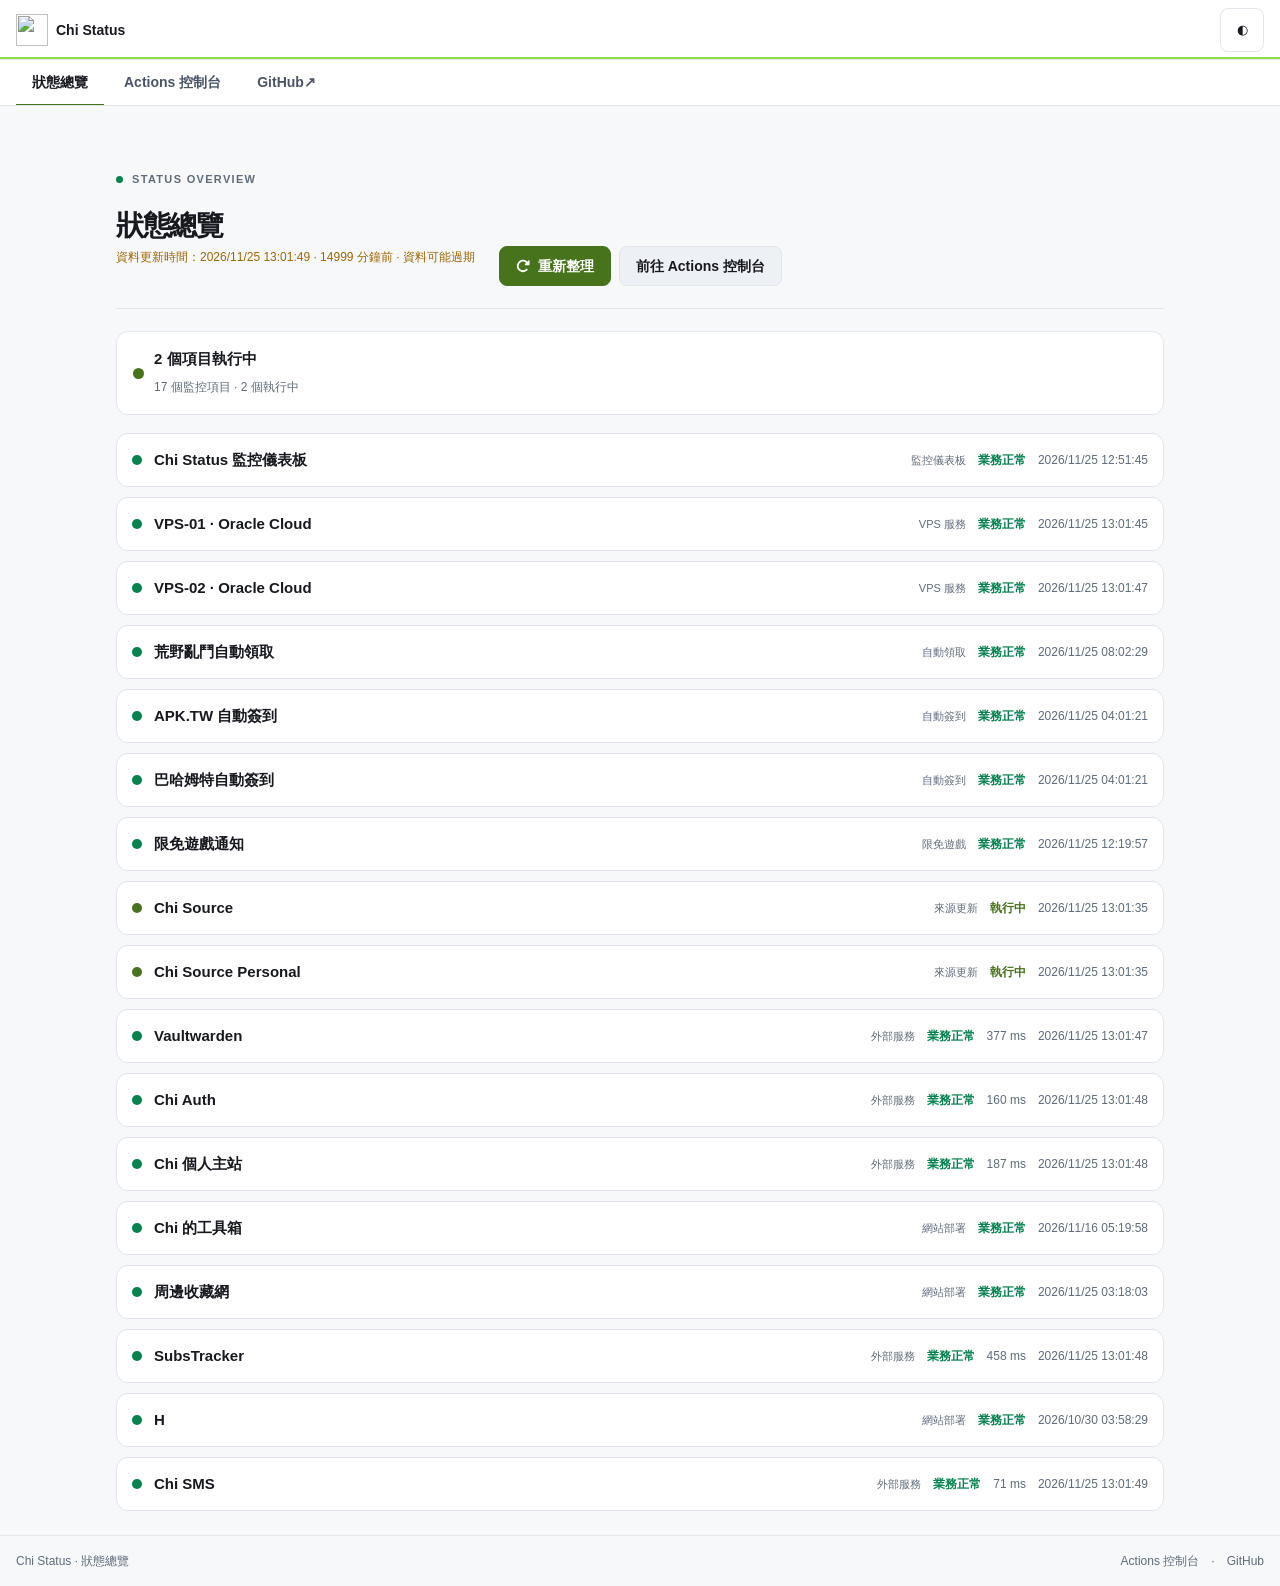
==== commit e5043699: "簡化狀態總覽為 Kuma 風格監控清單" ====
--- a/index.html
+++ b/index.html
@@ -18,17 +18,34 @@
 .skip{position:absolute;left:12px;top:-60px;z-index:50;padding:10px 14px;background:var(--chi-color-surface);border:1px solid var(--chi-color-border-subtle);border-radius:var(--chi-radius-md)}.skip:focus{top:12px}
 .chi-header{position:sticky;top:0;z-index:20}
 .page-heading{padding:27px 0 18px;border-bottom:1px solid var(--chi-color-border-subtle)}.heading-row{display:flex;align-items:flex-start;flex-direction:column;gap:15px}.eyebrow{display:flex;align-items:center;gap:9px;margin:0 0 9px;color:var(--chi-color-text-muted);font-size:11px;font-weight:750;letter-spacing:.12em;text-transform:uppercase}.live-dot{width:7px;height:7px;border-radius:50%;background:var(--chi-color-success)}.page-heading h1{margin:0;color:var(--chi-color-text-primary);letter-spacing:-.045em}.heading-actions{display:flex;align-items:center;gap:8px;flex-wrap:wrap;width:100%}.heading-actions .chi-btn{flex:1}.updated{margin-top:15px;color:var(--chi-color-text-muted);font-size:11px}.updated.stale{color:var(--chi-color-warning)}
-.stats{display:grid;grid-template-columns:repeat(2,minmax(0,1fr));border:1px solid var(--chi-color-border-subtle);border-radius:var(--chi-radius-lg);background:var(--chi-color-surface);overflow:hidden}.stat{padding:13px 14px;min-width:0}.stat:nth-child(3){border-left:0;border-top:1px solid var(--chi-color-border-subtle)}.stat:nth-child(4){border-top:1px solid var(--chi-color-border-subtle)}.stat+.stat{border-left:1px solid var(--chi-color-border-subtle)}.stat-label{display:flex;align-items:center;gap:8px;color:var(--chi-color-text-muted);font-size:12px}.stat-value{display:block;margin-top:7px;color:var(--chi-color-text-primary);font-size:26px;font-weight:750;line-height:1.2;letter-spacing:-.04em;font-variant-numeric:tabular-nums}
-.section{margin-top:26px}.section-head{display:flex;align-items:flex-start;flex-direction:column;gap:5px;margin-bottom:14px}.section-head h2{margin:0;color:var(--chi-color-text-primary);letter-spacing:-.025em}.result-count{color:var(--chi-color-text-muted);font-size:12px;white-space:normal}
-.filters{display:grid;grid-template-columns:1fr;gap:9px;padding:9px;border:1px solid var(--chi-color-border-subtle);border-radius:var(--chi-radius-lg);background:var(--chi-color-surface)}
-.notice{display:none;margin-top:12px;padding:12px 14px;border:1px solid var(--chi-color-border-subtle);border-radius:var(--chi-radius-md);background:var(--chi-color-surface);font-size:13px;overflow-wrap:anywhere}.notice:not(:empty){display:block}.notice.error{border-color:var(--chi-color-danger);color:var(--chi-color-danger)}.notice.success{border-color:var(--chi-color-success);color:var(--chi-color-success)}
-.projects{display:grid;grid-template-columns:1fr;gap:12px;margin-top:14px}.project{min-width:0;padding:14px;border:1px solid var(--chi-color-border-subtle);border-radius:var(--chi-radius-lg);background:var(--chi-color-surface);box-shadow:var(--chi-shadow-whisper)}.project[data-health=bad]{border-top:2px solid var(--chi-color-danger)}.project[data-health=warn]{border-top:2px solid var(--chi-color-warning)}.project[data-health=running]{border-top:2px solid var(--chi-color-accent)}.project-top{display:flex;align-items:flex-start;justify-content:space-between;gap:8px}.project-title{min-width:0}.project-title h3{margin:0;color:var(--chi-color-text-primary);font-size:16px;line-height:1.45;overflow-wrap:anywhere}.status{display:inline-flex;align-items:center;gap:6px;flex:none;padding:4px 8px;border:1px solid var(--chi-color-border-subtle);border-radius:6px;color:var(--chi-color-text-muted);font-size:11px;line-height:1.5}.status:before{content:"";width:6px;height:6px;border-radius:50%;background:currentColor}.status.good{color:var(--chi-color-success);border-color:color-mix(in srgb,var(--chi-color-success) 32%,var(--chi-color-border-subtle))}.status.bad{color:var(--chi-color-danger);border-color:color-mix(in srgb,var(--chi-color-danger) 32%,var(--chi-color-border-subtle))}.status.warn{color:var(--chi-color-warning);border-color:color-mix(in srgb,var(--chi-color-warning) 32%,var(--chi-color-border-subtle))}.status.running{color:var(--chi-color-accent)}.meta{display:flex;flex-wrap:wrap;gap:6px;margin-top:12px}.tag{padding:3px 7px;border:1px solid var(--chi-color-border-subtle);border-radius:5px;color:var(--chi-color-text-muted);font-size:11px;overflow-wrap:anywhere}.metrics{display:grid;grid-template-columns:repeat(3,minmax(0,1fr));gap:5px;margin-top:14px}.metric{min-width:0;padding:8px;border:1px solid var(--chi-color-border-subtle);border-radius:var(--chi-radius-md);background:var(--chi-color-canvas)}.metric span{display:block;color:var(--chi-color-text-muted);font-size:10px;line-height:1.5}.metric strong{display:block;margin-top:4px;color:var(--chi-color-text-primary);font-size:12px;line-height:1.45;overflow-wrap:anywhere}.metric strong.good{color:var(--chi-color-success)}.metric strong.bad{color:var(--chi-color-danger)}.warning{margin-top:12px;padding:10px 12px;border-left:3px solid var(--chi-color-warning);background:var(--chi-color-surface-sunken);color:var(--chi-color-warning);font-size:12px;overflow-wrap:anywhere}.details{margin-top:12px;border-top:1px solid var(--chi-color-border-subtle);padding-top:9px}.details summary{cursor:pointer;color:var(--chi-color-text-secondary);font-size:12px;font-weight:650}.detail-list{display:grid;gap:0;margin-top:8px}.detail-row{display:grid;grid-template-columns:1fr;gap:2px;padding:8px 0;border-bottom:1px solid var(--chi-color-border-subtle);font-size:12px}.detail-row:last-child{border-bottom:0}.detail-row span{color:var(--chi-color-text-muted)}.detail-row strong{text-align:left;color:var(--chi-color-text-secondary);font-weight:500;overflow-wrap:anywhere}.card-footer{display:flex;align-items:flex-start;flex-direction:column;gap:12px;margin-top:14px;padding-top:12px;border-top:1px solid var(--chi-color-border-subtle)}.run-meta{min-width:0;color:var(--chi-color-text-muted);font-size:11px;overflow-wrap:anywhere}.links{display:flex;gap:7px;flex:none;width:100%}.links .chi-btn{flex:1}
-#projects>.chi-state{grid-column:1/-1}.chi-state .chi-spinner{margin:0 auto var(--chi-space-4)}
+.summary{display:flex;align-items:center;gap:10px;margin-top:22px;padding:14px 16px;border:1px solid var(--chi-color-border-subtle);border-radius:var(--chi-radius-lg);background:var(--chi-color-surface)}
+.summary .dot{flex:none;width:11px;height:11px;border-radius:50%;background:var(--chi-color-success)}
+.summary.bad .dot{background:var(--chi-color-danger)}
+.summary.warn .dot{background:var(--chi-color-warning)}
+.summary.running .dot{background:var(--chi-color-accent)}
+.summary-text{font-size:15px;font-weight:700;color:var(--chi-color-text-primary)}
+.summary-text small{display:block;margin-top:2px;font-size:12px;font-weight:500;color:var(--chi-color-text-muted)}
+.notice{display:none;margin-top:12px;padding:12px 14px;border:1px solid var(--chi-color-border-subtle);border-radius:var(--chi-radius-md);background:var(--chi-color-surface);font-size:13px;overflow-wrap:anywhere}.notice:not(:empty){display:block}.notice.error{border-color:var(--chi-color-danger);color:var(--chi-color-danger)}
+.monitors{list-style:none;margin:18px 0 0;padding:0;display:grid;gap:10px}
+.monitor{display:flex;align-items:center;flex-wrap:wrap;gap:4px 12px;padding:13px 15px;border:1px solid var(--chi-color-border-subtle);border-radius:var(--chi-radius-lg);background:var(--chi-color-surface)}
+.monitor .dot{flex:none;width:10px;height:10px;border-radius:50%;background:var(--chi-color-success)}
+.monitor[data-health=bad] .dot{background:var(--chi-color-danger)}
+.monitor[data-health=warn] .dot{background:var(--chi-color-warning)}
+.monitor[data-health=running] .dot{background:var(--chi-color-accent)}
+.monitor .name{flex:1 1 160px;min-width:0;font-size:15px;font-weight:650;color:var(--chi-color-text-primary);overflow-wrap:anywhere}
+.monitor .name a{color:inherit;text-decoration:none}.monitor .name a:hover{color:var(--chi-color-accent);text-decoration:underline}
+.monitor .kind{font-size:11px;color:var(--chi-color-text-muted)}
+.monitor .status{flex:none;font-size:12px;font-weight:650}
+.monitor .status.good{color:var(--chi-color-success)}
+.monitor .status.bad{color:var(--chi-color-danger)}
+.monitor .status.warn{color:var(--chi-color-warning)}
+.monitor .status.running{color:var(--chi-color-accent)}
+.monitor .meta{flex:none;font-size:12px;color:var(--chi-color-text-muted);font-variant-numeric:tabular-nums}
+#monitors>.chi-state{grid-column:1/-1}.chi-state .chi-spinner{margin:0 auto var(--chi-space-4)}
 .chi-footer a{color:var(--chi-color-text-muted);text-decoration:none}.chi-footer a:hover{color:var(--chi-color-accent)}
 a.chi-btn{text-decoration:none}
 .chi-footer{flex-wrap:wrap}.chi-footer__version{white-space:nowrap}
-@media(min-width:768px){.page-heading{padding:36px 0 22px}.heading-row{align-items:flex-end;flex-direction:row;gap:24px}.heading-actions{width:auto}.heading-actions .chi-btn{flex:none}.updated{font-size:12px}.stats{grid-template-columns:repeat(4,minmax(0,1fr))}.stat{padding:17px 20px}.stat:nth-child(3){border-left:1px solid var(--chi-color-border-subtle);border-top:0}.stat:nth-child(4){border-top:0}.stat-value{font-size:29px}.section{margin-top:34px}.section-head{align-items:flex-end;flex-direction:row;gap:16px}.filters{grid-template-columns:minmax(0,1fr) minmax(0,190px);padding:12px}.projects{grid-template-columns:repeat(2,minmax(0,1fr));gap:10px}.project{padding:14px}.project-top{gap:12px}.metrics{gap:7px}.metric{padding:9px 10px}.metric span{font-size:11px}.metric strong{font-size:13px}.card-footer{align-items:center;flex-direction:row}.links{width:auto}.links .chi-btn{flex:none}.detail-row{grid-template-columns:minmax(80px,.7fr) minmax(0,1.5fr);gap:12px}.detail-row strong{text-align:right}.result-count{white-space:nowrap}}
-@media(min-width:1024px){.filters{grid-template-columns:minmax(200px,1fr) minmax(160px,220px) minmax(160px,210px) auto}.projects{gap:12px}.project{padding:17px}}
+@media(min-width:768px){.page-heading{padding:36px 0 22px}.heading-row{align-items:flex-end;flex-direction:row;gap:24px}.heading-actions{width:auto}.heading-actions .chi-btn{flex:none}.updated{font-size:12px}}
 @media(prefers-reduced-motion:reduce){html{scroll-behavior:auto}*{transition:none!important;animation:none!important}}
 </style>
 </head>
@@ -49,16 +66,9 @@
 <main class="chi-main" id="main">
 <section class="page-heading"><div class="heading-row"><div><p class="eyebrow"><span class="live-dot"></span> STATUS OVERVIEW</p><h1>狀態總覽</h1><p class="updated" id="updated" aria-live="polite">正在讀取最新狀態…</p></div><div class="heading-actions"><button class="chi-btn chi-btn--primary" id="refresh" type="button"><span id="refresh-icon" aria-hidden="true"></span><span id="refresh-label">重新整理</span></button><a class="chi-btn chi-btn--secondary" href="/action/">前往 Actions 控制台</a></div></div></section>
 <div id="overview">
-<section class="stats" aria-label="狀態摘要">
-<div class="stat"><span class="stat-label">監控項目</span><strong class="stat-value" id="total">－</strong></div>
-<div class="stat"><span class="stat-label">業務正常</span><strong class="stat-value" id="bizok">－</strong></div>
-<div class="stat"><span class="stat-label">需要留意</span><strong class="stat-value" id="attention">－</strong></div>
-<div class="stat"><span class="stat-label">執行中</span><strong class="stat-value" id="running">－</strong></div>
-</section>
-<section class="section" aria-labelledby="projects-heading"><div class="section-head"><div><h2 id="projects-heading">監控項目</h2></div><span class="result-count" id="result-count">載入中</span></div>
-<div class="filters"><input class="chi-input" id="search" type="search" placeholder="搜尋專案、狀態、分支或紀錄…" aria-label="搜尋監控項目"><select class="chi-select" id="filter" aria-label="依狀態篩選"><option value="all">所有狀態</option><option value="attention">需要留意</option><option value="business-failure">業務異常</option><option value="workflow-failure">工作流程失敗</option><option value="success">業務正常</option><option value="running">執行中</option></select><select class="chi-select" id="category" aria-label="依類型篩選"><option value="all">所有類型</option><option value="vps">VPS</option><option value="claim">自動領取</option><option value="checkin">自動簽到</option><option value="source">來源更新</option><option value="deploy">網站部署</option><option value="freegame">限免遊戲</option><option value="website">外部服務</option></select><button class="chi-btn chi-btn--secondary" id="clear" type="button">清除篩選</button></div>
-<div class="notice" id="notice" role="status" aria-live="polite"></div><div class="projects" id="projects"><div class="chi-state" role="status"><div class="chi-spinner" aria-hidden="true"></div><p class="chi-state__title">正在載入狀態資料…</p></div></div>
-</section>
+<div class="summary" id="summary" role="status"><span class="dot" aria-hidden="true"></span><div class="summary-text"><span id="summary-text">正在讀取最新狀態…</span><small id="summary-sub"></small></div></div>
+<div class="notice" id="notice" role="status" aria-live="polite"></div>
+<ul class="monitors" id="monitors"><li class="chi-state" role="status"><div class="chi-spinner" aria-hidden="true"></div><p class="chi-state__title">正在載入狀態資料…</p></li></ul>
 </div>
 </main>
 <footer class="chi-footer"><span class="chi-footer__name">Chi Status · 狀態總覽</span><span class="chi-footer__version" data-version></span><span><a href="/action/">Actions 控制台</a>　·　<a href="https://github.com/47tsai/status" target="_blank" rel="noopener noreferrer">GitHub</a></span></footer>
@@ -73,34 +83,31 @@
 const isBusinessBad=x=>x.business?.business_status==='failure';
 const isRunning=x=>['in_progress','queued','requested','waiting'].includes(x.status);
 const isWorkflowUnconfirmed=x=>x.status!=='success'&&!isWorkflowBad(x)&&!isRunning(x);
-const needsAttention=x=>health(x)==='bad'||health(x)==='warn';
 const label=s=>labels[s]||s||'尚無紀錄';
 const safeDate=s=>{const d=new Date(s||0);return !s||Number.isNaN(d.getTime())?'尚無時間':d.toLocaleString('zh-TW',{hour12:false})};
 function health(x){if(isWorkflowBad(x)||isBusinessBad(x))return'bad';if(isRunning(x))return'running';if(x.monitor_warning||isWorkflowUnconfirmed(x)||x.business?.business_status!=='success')return'warn';return'good'}
 function statusText(x){if(isWorkflowBad(x))return'工作流程'+label(x.status);if(isBusinessBad(x))return'業務異常';if(x.monitor_warning)return'監控警告';if(isRunning(x))return label(x.status);if(isWorkflowUnconfirmed(x))return'工作流程'+label(x.status)+' · 待確認';if(x.business?.business_status==='success')return'業務正常';return'待確認'}
-function statusClass(x){const h=health(x);return h==='good'?'good':h==='bad'?'bad':h==='running'?'running':'warn'}
+function responseTime(x){const m=(x.business&&x.business.metrics||[]).find(m=>m.label==='回應時間');return m?m.value:''}
 function render(){
- const q=$('search').value.trim().toLowerCase(),f=$('filter').value,c=$('category').value;
- const filtered=items.filter(x=>{const b=x.business||{},hay=[x.name,x.full_name,x.workflow,x.branch,x.commit_message,x.monitor_warning,b.title,b.business_label,...(b.metrics||[]).flatMap(m=>[m.label,m.value]),...(b.details||[]).flatMap(d=>[d.label,d.result,d.time])].join(' ').toLowerCase();if(q&&!hay.includes(q))return false;if(f==='attention'&&!needsAttention(x))return false;if(f==='business-failure'&&!isBusinessBad(x))return false;if(f==='workflow-failure'&&!isWorkflowBad(x))return false;if(f==='success'&&health(x)!=='good')return false;if(f==='running'&&!isRunning(x))return false;if(c!=='all'&&b.kind!==c)return false;return true});
  const order={status:0,'vps-01':1,'vps-02':2,'sc-auto-claim':3,apktwsign:4,bahasign:5,'free-game':6,'chi-source':7,'chi-source-personal':8,'vaultwarden-service':9,'chi-auth-service':10,'chi-home':11,nav:12,merch:13,'sub-service':14,h:15};const severity=x=>isWorkflowBad(x)||isBusinessBad(x)?0:x.monitor_warning?1:isRunning(x)?1:(x.business?.business_status==='success'&&x.status==='success')?3:2;
- filtered.sort((a,b)=>(order[a.name]??100)-(order[b.name]??100)||severity(a)-severity(b)||(new Date(b.updated_at||0)-new Date(a.updated_at||0)));
- $('total').textContent=items.length;$('bizok').textContent=items.filter(x=>x.business?.business_status==='success').length;$('attention').textContent=items.filter(x=>health(x)==='bad'||health(x)==='warn').length;$('running').textContent=items.filter(isRunning).length;$('result-count').textContent='顯示 '+filtered.length+' / '+items.length+' 個項目';
- const root=$('projects');root.replaceChildren();
- if(!filtered.length){root.innerHTML='<div class="chi-state"><p class="chi-state__title">沒有符合條件的監控項目</p><p class="chi-state__desc">請調整搜尋文字或篩選條件。</p></div>';return}
- for(const x of filtered){const b=x.business||{},metrics=b.metrics||[],details=b.details||[],h=health(x);const card=document.createElement('article');card.className='project';card.dataset.health=h;
- const metricHTML=metrics.length?'<div class="metrics">'+metrics.map(m=>'<div class="metric"><span>'+escapeHTML(m.label)+'</span><strong class="'+(m.tone==='good'?'good':m.tone==='bad'?'bad':'')+'">'+escapeHTML(m.value)+'</strong></div>').join('')+'</div>':'';
- const detailHTML=details.length?'<details class="details"><summary>查看檢查細節（'+details.length+'）</summary><div class="detail-list">'+details.map(d=>'<div class="detail-row"><span>'+escapeHTML(d.label)+'</span><strong>'+escapeHTML([d.result,d.time].filter(Boolean).join(' · ')||'－')+'</strong></div>').join('')+'</div></details>':'';
- const warning=x.monitor_warning?'<div class="warning">'+escapeHTML(x.monitor_warning)+'</div>':'';
- const duration=Number.isFinite(x.duration_seconds)?' · '+x.duration_seconds+' 秒':'';
- const runMeta='<div class="run-meta">'+escapeHTML(x.branch||'－')+' · '+escapeHTML(safeDate(x.updated_at))+duration+'</div>';
- const link=(url,label)=>url?'<a class="chi-btn chi-btn--sm chi-btn--secondary" href="'+escapeHTML(url)+'" target="_blank" rel="noopener noreferrer">'+label+'</a>':'';
- card.innerHTML='<div class="project-top"><div class="project-title"><h3>'+escapeHTML(b.title||x.full_name||x.name)+'</h3></div><span class="status '+statusClass(x)+'">'+escapeHTML(statusText(x))+'</span></div><div class="meta"><span class="tag">'+escapeHTML(kindLabels[b.kind]||kindLabels.project)+'</span><span class="tag">'+escapeHTML(x.workflow||'無工作流程紀錄')+'</span><span class="tag">Actions 執行：'+escapeHTML(label(x.status))+'</span></div>'+metricHTML+warning+detailHTML+'<div class="card-footer">'+runMeta+'<div class="links">'+link(x.html_url,'專案')+link(x.run_url||x.runs_url,'執行紀錄')+(b.evidence_url?link(b.evidence_url,'業務紀錄'):'')+'</div></div>';
- root.append(card);
+ const sorted=items.slice().sort((a,b)=>(order[a.name]??100)-(order[b.name]??100)||severity(a)-severity(b)||(new Date(b.updated_at||0)-new Date(a.updated_at||0)));
+ const bad=sorted.filter(x=>health(x)==='bad').length,warn=sorted.filter(x=>health(x)==='warn').length,running=sorted.filter(isRunning).length;
+ const summary=$('summary');
+ summary.className='summary'+(bad?' bad':warn?' warn':running?' running':'');
+ $('summary-text').textContent=bad?bad+' 個項目異常':warn?warn+' 個項目需要留意':running?running+' 個項目執行中':'全部服務正常';
+ $('summary-sub').textContent=sorted.length+' 個監控項目'+(running?' · '+running+' 個執行中':'');
+ const root=$('monitors');root.replaceChildren();
+ if(!sorted.length){root.innerHTML='<li class="chi-state"><p class="chi-state__title">目前沒有監控項目</p></li>';return}
+ for(const x of sorted){const b=x.business||{},h=health(x),rt=responseTime(x);
+  const li=document.createElement('li');li.className='monitor';li.dataset.health=h;
+  const link=x.html_url?'<a href="'+escapeHTML(x.html_url)+'" target="_blank" rel="noopener noreferrer">'+escapeHTML(b.title||x.full_name||x.name)+'</a>':escapeHTML(b.title||x.full_name||x.name);
+  li.innerHTML='<span class="dot" aria-hidden="true"></span><span class="name">'+link+'</span><span class="kind">'+escapeHTML(kindLabels[b.kind]||kindLabels.project)+'</span><span class="status '+h+'">'+escapeHTML(statusText(x))+'</span>'+(rt?'<span class="meta">'+escapeHTML(rt)+'</span>':'')+'<span class="meta">'+escapeHTML(safeDate(x.updated_at))+'</span>';
+  root.append(li);
  }
 }
 function updateFreshness(){const stamp=$('updated');if(loadError){stamp.textContent=loadError;stamp.classList.add('stale');return}if(!lastGeneratedAt||Number.isNaN(lastGeneratedAt.getTime())){stamp.textContent='尚未取得有效的更新時間';stamp.classList.add('stale');return}const delta=Date.now()-lastGeneratedAt.getTime(),age=Math.max(0,Math.floor(delta/60000));let ageText=age<1?'不到 1 分鐘前':age+' 分鐘前';if(age>=20)ageText+=' · 資料可能過期';if(delta < -120000)ageText='時間戳記在未來，請檢查系統時間';stamp.textContent='資料更新時間：'+lastGeneratedAt.toLocaleString('zh-TW',{hour12:false})+' · '+ageText;stamp.classList.toggle('stale',age>=20||delta < -120000)}
-async function load(){if(loading)return;loading=true;const btn=$('refresh');btn.disabled=true;$('refresh-label').textContent='讀取中…';const controller=new AbortController(),timeout=setTimeout(()=>controller.abort(),15000);try{const r=await fetch('/status.json?t='+Date.now(),{cache:'no-store',signal:controller.signal});if(!r.ok)throw Error('HTTP '+r.status);const data=await r.json();if(!Array.isArray(data.repositories))throw Error('狀態資料格式不正確');items=data.repositories;lastGeneratedAt=data.generated_at?new Date(data.generated_at):null;loadError='';$('notice').textContent='';$('notice').className='notice';updateFreshness();render()}catch(e){loadError=e.name==='AbortError'?'讀取逾時：15 秒內未收到回應':'讀取失敗：'+e.message;updateFreshness();$('notice').className='notice error';$('notice').textContent='目前無法讀取最新狀態資料。請確認 status.json 已部署，或稍後重新整理。';if(!items.length)$('projects').innerHTML='<div class="chi-state"><p class="chi-state__title">目前讀取不到狀態資料</p><p class="chi-state__desc">請稍後重新整理。</p></div>'}finally{clearTimeout(timeout);loading=false;btn.disabled=false;$('refresh-label').textContent='重新整理'}}
-$('refresh').addEventListener('click',load);$('search').addEventListener('input',render);$('filter').addEventListener('change',render);$('category').addEventListener('change',render);$('clear').addEventListener('click',()=>{$('search').value='';$('filter').value='all';$('category').value='all';render()});
+async function load(){if(loading)return;loading=true;const btn=$('refresh');btn.disabled=true;$('refresh-label').textContent='讀取中…';const controller=new AbortController(),timeout=setTimeout(()=>controller.abort(),15000);try{const r=await fetch('/status.json?t='+Date.now(),{cache:'no-store',signal:controller.signal});if(!r.ok)throw Error('HTTP '+r.status);const data=await r.json();if(!Array.isArray(data.repositories))throw Error('狀態資料格式不正確');items=data.repositories;lastGeneratedAt=data.generated_at?new Date(data.generated_at):null;loadError='';$('notice').textContent='';$('notice').className='notice';updateFreshness();render()}catch(e){loadError=e.name==='AbortError'?'讀取逾時：15 秒內未收到回應':'讀取失敗：'+e.message;updateFreshness();$('notice').className='notice error';$('notice').textContent='目前無法讀取最新狀態資料。請確認 status.json 已部署，或稍後重新整理。';if(!items.length)$('monitors').innerHTML='<li class="chi-state"><p class="chi-state__title">目前讀取不到狀態資料</p><p class="chi-state__desc">請稍後重新整理。</p></li>'}finally{clearTimeout(timeout);loading=false;btn.disabled=false;$('refresh-label').textContent='重新整理'}}
+$('refresh').addEventListener('click',load);
 var refreshIcon=$('refresh-icon');if(refreshIcon&&window.ChiIcon&&ChiIcon.icon){refreshIcon.innerHTML=ChiIcon.icon('fa-solid fa-rotate-right')}
 setInterval(()=>{if(!document.hidden)load()},60000);document.addEventListener('visibilitychange',()=>{if(!document.hidden)load()});setInterval(updateFreshness,15000);load();
 </script>
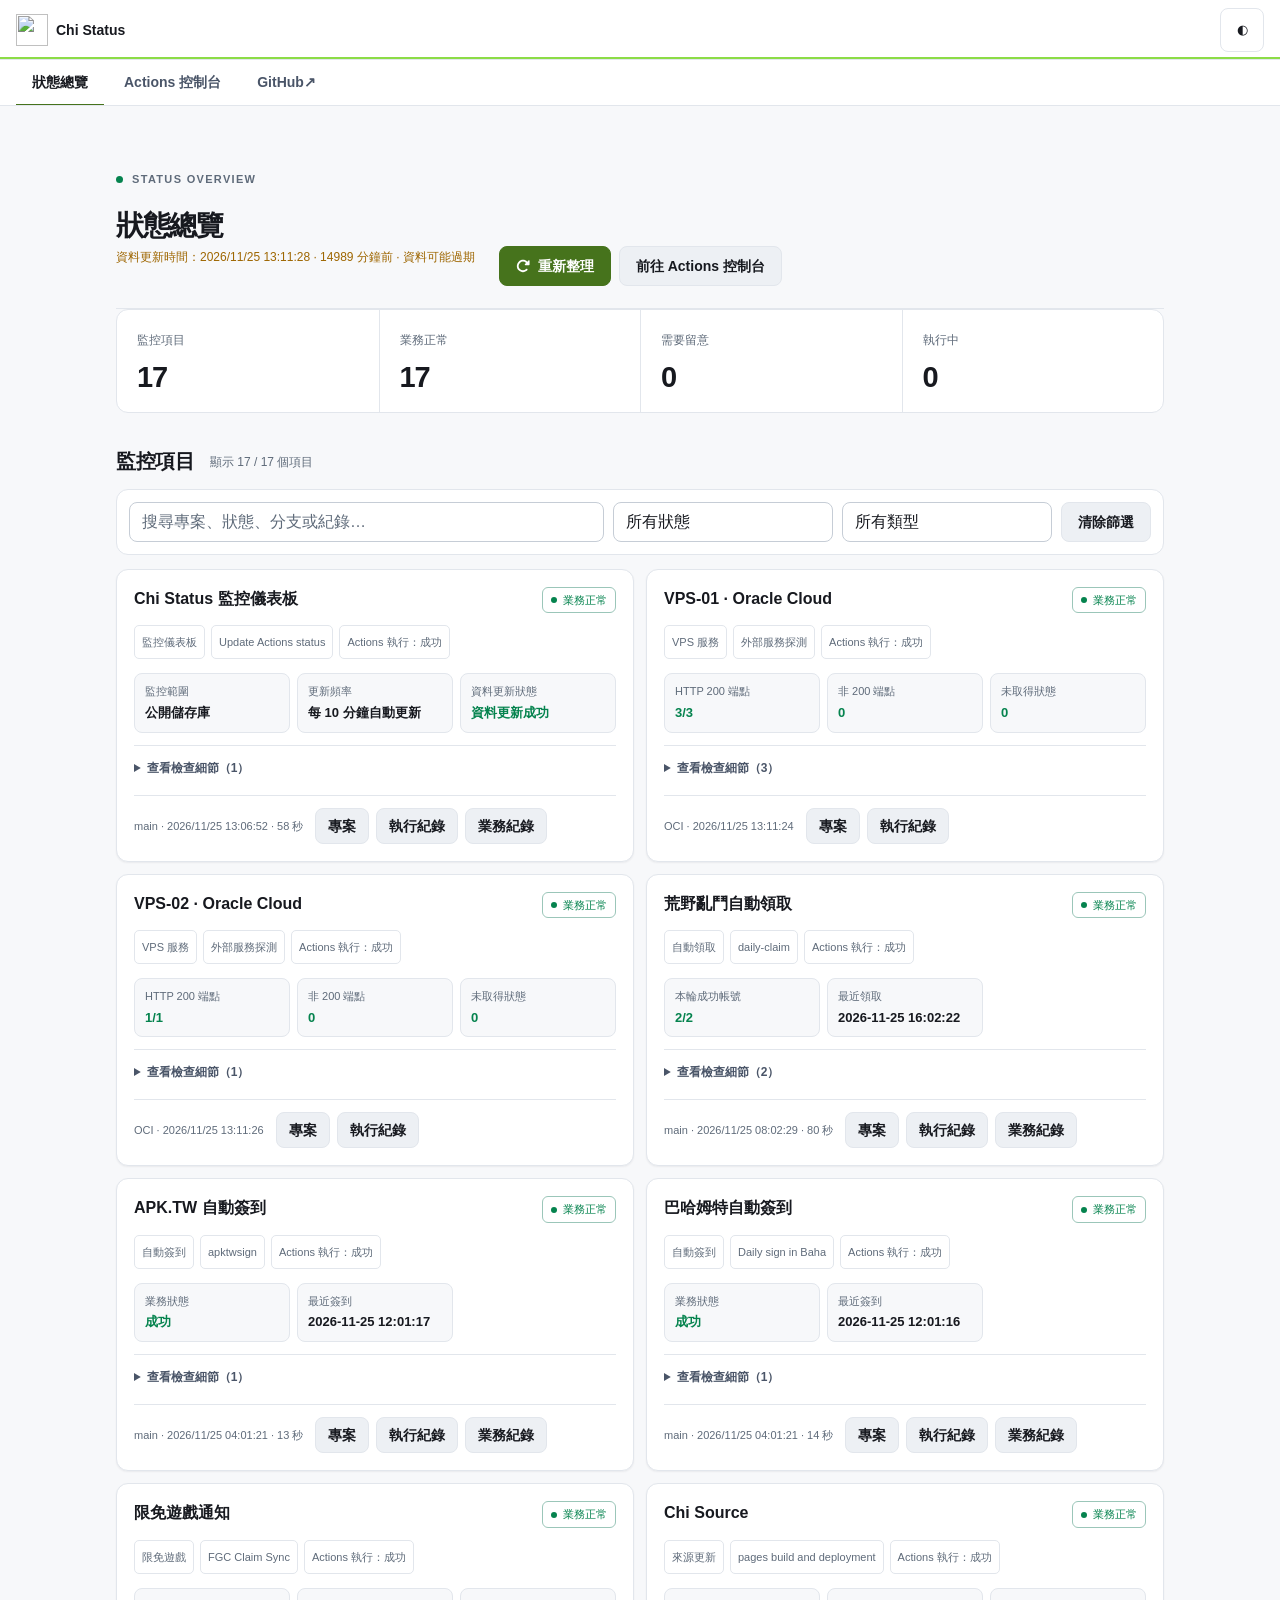
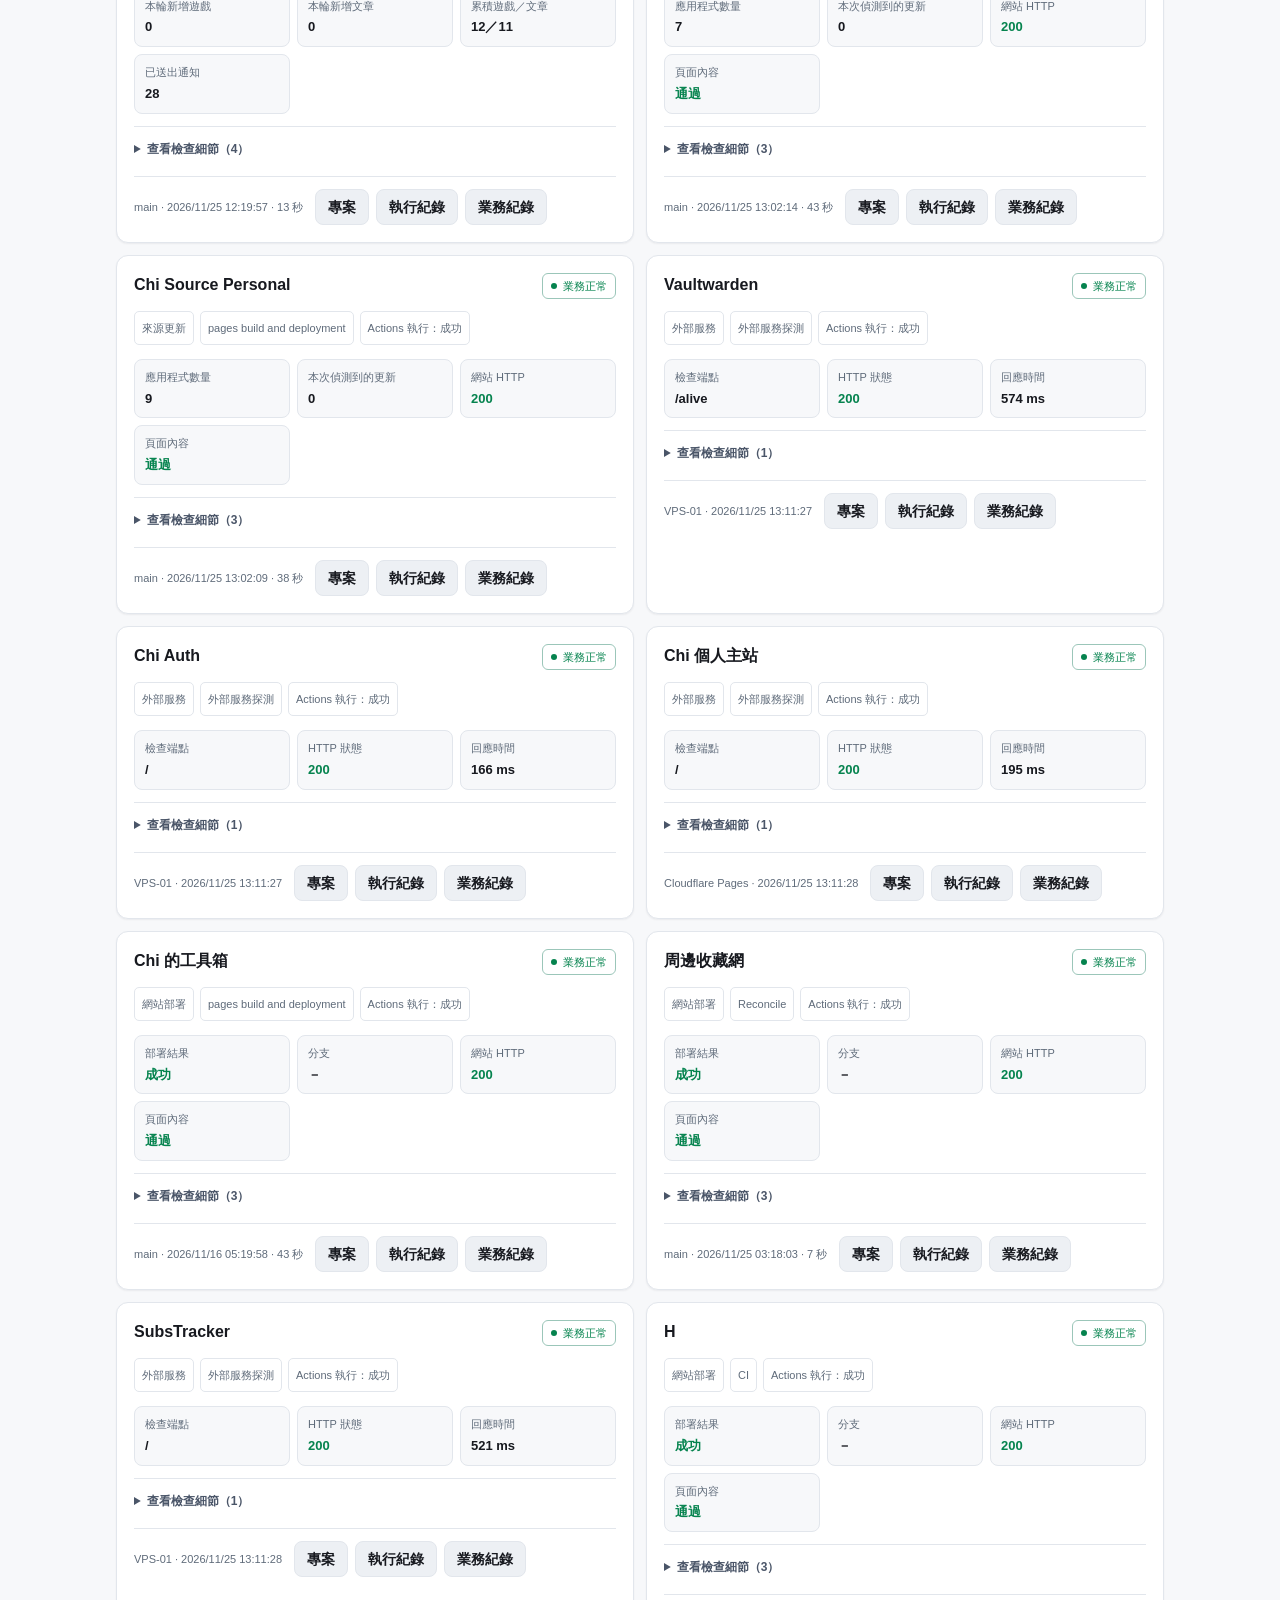
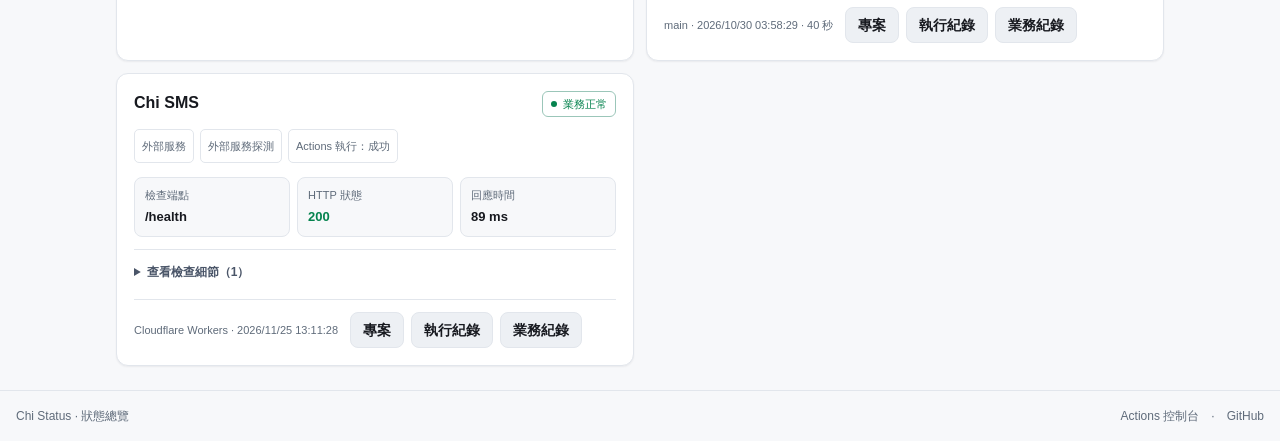
==== commit 65688925: "還原狀態總覽為簡化前版面（revert e5043699），版本 1.0.2" ====
--- a/index.html
+++ b/index.html
@@ -18,34 +18,17 @@
 .skip{position:absolute;left:12px;top:-60px;z-index:50;padding:10px 14px;background:var(--chi-color-surface);border:1px solid var(--chi-color-border-subtle);border-radius:var(--chi-radius-md)}.skip:focus{top:12px}
 .chi-header{position:sticky;top:0;z-index:20}
 .page-heading{padding:27px 0 18px;border-bottom:1px solid var(--chi-color-border-subtle)}.heading-row{display:flex;align-items:flex-start;flex-direction:column;gap:15px}.eyebrow{display:flex;align-items:center;gap:9px;margin:0 0 9px;color:var(--chi-color-text-muted);font-size:11px;font-weight:750;letter-spacing:.12em;text-transform:uppercase}.live-dot{width:7px;height:7px;border-radius:50%;background:var(--chi-color-success)}.page-heading h1{margin:0;color:var(--chi-color-text-primary);letter-spacing:-.045em}.heading-actions{display:flex;align-items:center;gap:8px;flex-wrap:wrap;width:100%}.heading-actions .chi-btn{flex:1}.updated{margin-top:15px;color:var(--chi-color-text-muted);font-size:11px}.updated.stale{color:var(--chi-color-warning)}
-.summary{display:flex;align-items:center;gap:10px;margin-top:22px;padding:14px 16px;border:1px solid var(--chi-color-border-subtle);border-radius:var(--chi-radius-lg);background:var(--chi-color-surface)}
-.summary .dot{flex:none;width:11px;height:11px;border-radius:50%;background:var(--chi-color-success)}
-.summary.bad .dot{background:var(--chi-color-danger)}
-.summary.warn .dot{background:var(--chi-color-warning)}
-.summary.running .dot{background:var(--chi-color-accent)}
-.summary-text{font-size:15px;font-weight:700;color:var(--chi-color-text-primary)}
-.summary-text small{display:block;margin-top:2px;font-size:12px;font-weight:500;color:var(--chi-color-text-muted)}
-.notice{display:none;margin-top:12px;padding:12px 14px;border:1px solid var(--chi-color-border-subtle);border-radius:var(--chi-radius-md);background:var(--chi-color-surface);font-size:13px;overflow-wrap:anywhere}.notice:not(:empty){display:block}.notice.error{border-color:var(--chi-color-danger);color:var(--chi-color-danger)}
-.monitors{list-style:none;margin:18px 0 0;padding:0;display:grid;gap:10px}
-.monitor{display:flex;align-items:center;flex-wrap:wrap;gap:4px 12px;padding:13px 15px;border:1px solid var(--chi-color-border-subtle);border-radius:var(--chi-radius-lg);background:var(--chi-color-surface)}
-.monitor .dot{flex:none;width:10px;height:10px;border-radius:50%;background:var(--chi-color-success)}
-.monitor[data-health=bad] .dot{background:var(--chi-color-danger)}
-.monitor[data-health=warn] .dot{background:var(--chi-color-warning)}
-.monitor[data-health=running] .dot{background:var(--chi-color-accent)}
-.monitor .name{flex:1 1 160px;min-width:0;font-size:15px;font-weight:650;color:var(--chi-color-text-primary);overflow-wrap:anywhere}
-.monitor .name a{color:inherit;text-decoration:none}.monitor .name a:hover{color:var(--chi-color-accent);text-decoration:underline}
-.monitor .kind{font-size:11px;color:var(--chi-color-text-muted)}
-.monitor .status{flex:none;font-size:12px;font-weight:650}
-.monitor .status.good{color:var(--chi-color-success)}
-.monitor .status.bad{color:var(--chi-color-danger)}
-.monitor .status.warn{color:var(--chi-color-warning)}
-.monitor .status.running{color:var(--chi-color-accent)}
-.monitor .meta{flex:none;font-size:12px;color:var(--chi-color-text-muted);font-variant-numeric:tabular-nums}
-#monitors>.chi-state{grid-column:1/-1}.chi-state .chi-spinner{margin:0 auto var(--chi-space-4)}
+.stats{display:grid;grid-template-columns:repeat(2,minmax(0,1fr));border:1px solid var(--chi-color-border-subtle);border-radius:var(--chi-radius-lg);background:var(--chi-color-surface);overflow:hidden}.stat{padding:13px 14px;min-width:0}.stat:nth-child(3){border-left:0;border-top:1px solid var(--chi-color-border-subtle)}.stat:nth-child(4){border-top:1px solid var(--chi-color-border-subtle)}.stat+.stat{border-left:1px solid var(--chi-color-border-subtle)}.stat-label{display:flex;align-items:center;gap:8px;color:var(--chi-color-text-muted);font-size:12px}.stat-value{display:block;margin-top:7px;color:var(--chi-color-text-primary);font-size:26px;font-weight:750;line-height:1.2;letter-spacing:-.04em;font-variant-numeric:tabular-nums}
+.section{margin-top:26px}.section-head{display:flex;align-items:flex-start;flex-direction:column;gap:5px;margin-bottom:14px}.section-head h2{margin:0;color:var(--chi-color-text-primary);letter-spacing:-.025em}.result-count{color:var(--chi-color-text-muted);font-size:12px;white-space:normal}
+.filters{display:grid;grid-template-columns:1fr;gap:9px;padding:9px;border:1px solid var(--chi-color-border-subtle);border-radius:var(--chi-radius-lg);background:var(--chi-color-surface)}
+.notice{display:none;margin-top:12px;padding:12px 14px;border:1px solid var(--chi-color-border-subtle);border-radius:var(--chi-radius-md);background:var(--chi-color-surface);font-size:13px;overflow-wrap:anywhere}.notice:not(:empty){display:block}.notice.error{border-color:var(--chi-color-danger);color:var(--chi-color-danger)}.notice.success{border-color:var(--chi-color-success);color:var(--chi-color-success)}
+.projects{display:grid;grid-template-columns:1fr;gap:12px;margin-top:14px}.project{min-width:0;padding:14px;border:1px solid var(--chi-color-border-subtle);border-radius:var(--chi-radius-lg);background:var(--chi-color-surface);box-shadow:var(--chi-shadow-whisper)}.project[data-health=bad]{border-top:2px solid var(--chi-color-danger)}.project[data-health=warn]{border-top:2px solid var(--chi-color-warning)}.project[data-health=running]{border-top:2px solid var(--chi-color-accent)}.project-top{display:flex;align-items:flex-start;justify-content:space-between;gap:8px}.project-title{min-width:0}.project-title h3{margin:0;color:var(--chi-color-text-primary);font-size:16px;line-height:1.45;overflow-wrap:anywhere}.status{display:inline-flex;align-items:center;gap:6px;flex:none;padding:4px 8px;border:1px solid var(--chi-color-border-subtle);border-radius:6px;color:var(--chi-color-text-muted);font-size:11px;line-height:1.5}.status:before{content:"";width:6px;height:6px;border-radius:50%;background:currentColor}.status.good{color:var(--chi-color-success);border-color:color-mix(in srgb,var(--chi-color-success) 32%,var(--chi-color-border-subtle))}.status.bad{color:var(--chi-color-danger);border-color:color-mix(in srgb,var(--chi-color-danger) 32%,var(--chi-color-border-subtle))}.status.warn{color:var(--chi-color-warning);border-color:color-mix(in srgb,var(--chi-color-warning) 32%,var(--chi-color-border-subtle))}.status.running{color:var(--chi-color-accent)}.meta{display:flex;flex-wrap:wrap;gap:6px;margin-top:12px}.tag{padding:3px 7px;border:1px solid var(--chi-color-border-subtle);border-radius:5px;color:var(--chi-color-text-muted);font-size:11px;overflow-wrap:anywhere}.metrics{display:grid;grid-template-columns:repeat(3,minmax(0,1fr));gap:5px;margin-top:14px}.metric{min-width:0;padding:8px;border:1px solid var(--chi-color-border-subtle);border-radius:var(--chi-radius-md);background:var(--chi-color-canvas)}.metric span{display:block;color:var(--chi-color-text-muted);font-size:10px;line-height:1.5}.metric strong{display:block;margin-top:4px;color:var(--chi-color-text-primary);font-size:12px;line-height:1.45;overflow-wrap:anywhere}.metric strong.good{color:var(--chi-color-success)}.metric strong.bad{color:var(--chi-color-danger)}.warning{margin-top:12px;padding:10px 12px;border-left:3px solid var(--chi-color-warning);background:var(--chi-color-surface-sunken);color:var(--chi-color-warning);font-size:12px;overflow-wrap:anywhere}.details{margin-top:12px;border-top:1px solid var(--chi-color-border-subtle);padding-top:9px}.details summary{cursor:pointer;color:var(--chi-color-text-secondary);font-size:12px;font-weight:650}.detail-list{display:grid;gap:0;margin-top:8px}.detail-row{display:grid;grid-template-columns:1fr;gap:2px;padding:8px 0;border-bottom:1px solid var(--chi-color-border-subtle);font-size:12px}.detail-row:last-child{border-bottom:0}.detail-row span{color:var(--chi-color-text-muted)}.detail-row strong{text-align:left;color:var(--chi-color-text-secondary);font-weight:500;overflow-wrap:anywhere}.card-footer{display:flex;align-items:flex-start;flex-direction:column;gap:12px;margin-top:14px;padding-top:12px;border-top:1px solid var(--chi-color-border-subtle)}.run-meta{min-width:0;color:var(--chi-color-text-muted);font-size:11px;overflow-wrap:anywhere}.links{display:flex;gap:7px;flex:none;width:100%}.links .chi-btn{flex:1}
+#projects>.chi-state{grid-column:1/-1}.chi-state .chi-spinner{margin:0 auto var(--chi-space-4)}
 .chi-footer a{color:var(--chi-color-text-muted);text-decoration:none}.chi-footer a:hover{color:var(--chi-color-accent)}
 a.chi-btn{text-decoration:none}
 .chi-footer{flex-wrap:wrap}.chi-footer__version{white-space:nowrap}
-@media(min-width:768px){.page-heading{padding:36px 0 22px}.heading-row{align-items:flex-end;flex-direction:row;gap:24px}.heading-actions{width:auto}.heading-actions .chi-btn{flex:none}.updated{font-size:12px}}
+@media(min-width:768px){.page-heading{padding:36px 0 22px}.heading-row{align-items:flex-end;flex-direction:row;gap:24px}.heading-actions{width:auto}.heading-actions .chi-btn{flex:none}.updated{font-size:12px}.stats{grid-template-columns:repeat(4,minmax(0,1fr))}.stat{padding:17px 20px}.stat:nth-child(3){border-left:1px solid var(--chi-color-border-subtle);border-top:0}.stat:nth-child(4){border-top:0}.stat-value{font-size:29px}.section{margin-top:34px}.section-head{align-items:flex-end;flex-direction:row;gap:16px}.filters{grid-template-columns:minmax(0,1fr) minmax(0,190px);padding:12px}.projects{grid-template-columns:repeat(2,minmax(0,1fr));gap:10px}.project{padding:14px}.project-top{gap:12px}.metrics{gap:7px}.metric{padding:9px 10px}.metric span{font-size:11px}.metric strong{font-size:13px}.card-footer{align-items:center;flex-direction:row}.links{width:auto}.links .chi-btn{flex:none}.detail-row{grid-template-columns:minmax(80px,.7fr) minmax(0,1.5fr);gap:12px}.detail-row strong{text-align:right}.result-count{white-space:nowrap}}
+@media(min-width:1024px){.filters{grid-template-columns:minmax(200px,1fr) minmax(160px,220px) minmax(160px,210px) auto}.projects{gap:12px}.project{padding:17px}}
 @media(prefers-reduced-motion:reduce){html{scroll-behavior:auto}*{transition:none!important;animation:none!important}}
 </style>
 </head>
@@ -66,9 +49,16 @@
 <main class="chi-main" id="main">
 <section class="page-heading"><div class="heading-row"><div><p class="eyebrow"><span class="live-dot"></span> STATUS OVERVIEW</p><h1>狀態總覽</h1><p class="updated" id="updated" aria-live="polite">正在讀取最新狀態…</p></div><div class="heading-actions"><button class="chi-btn chi-btn--primary" id="refresh" type="button"><span id="refresh-icon" aria-hidden="true"></span><span id="refresh-label">重新整理</span></button><a class="chi-btn chi-btn--secondary" href="/action/">前往 Actions 控制台</a></div></div></section>
 <div id="overview">
-<div class="summary" id="summary" role="status"><span class="dot" aria-hidden="true"></span><div class="summary-text"><span id="summary-text">正在讀取最新狀態…</span><small id="summary-sub"></small></div></div>
-<div class="notice" id="notice" role="status" aria-live="polite"></div>
-<ul class="monitors" id="monitors"><li class="chi-state" role="status"><div class="chi-spinner" aria-hidden="true"></div><p class="chi-state__title">正在載入狀態資料…</p></li></ul>
+<section class="stats" aria-label="狀態摘要">
+<div class="stat"><span class="stat-label">監控項目</span><strong class="stat-value" id="total">－</strong></div>
+<div class="stat"><span class="stat-label">業務正常</span><strong class="stat-value" id="bizok">－</strong></div>
+<div class="stat"><span class="stat-label">需要留意</span><strong class="stat-value" id="attention">－</strong></div>
+<div class="stat"><span class="stat-label">執行中</span><strong class="stat-value" id="running">－</strong></div>
+</section>
+<section class="section" aria-labelledby="projects-heading"><div class="section-head"><div><h2 id="projects-heading">監控項目</h2></div><span class="result-count" id="result-count">載入中</span></div>
+<div class="filters"><input class="chi-input" id="search" type="search" placeholder="搜尋專案、狀態、分支或紀錄…" aria-label="搜尋監控項目"><select class="chi-select" id="filter" aria-label="依狀態篩選"><option value="all">所有狀態</option><option value="attention">需要留意</option><option value="business-failure">業務異常</option><option value="workflow-failure">工作流程失敗</option><option value="success">業務正常</option><option value="running">執行中</option></select><select class="chi-select" id="category" aria-label="依類型篩選"><option value="all">所有類型</option><option value="vps">VPS</option><option value="claim">自動領取</option><option value="checkin">自動簽到</option><option value="source">來源更新</option><option value="deploy">網站部署</option><option value="freegame">限免遊戲</option><option value="website">外部服務</option></select><button class="chi-btn chi-btn--secondary" id="clear" type="button">清除篩選</button></div>
+<div class="notice" id="notice" role="status" aria-live="polite"></div><div class="projects" id="projects"><div class="chi-state" role="status"><div class="chi-spinner" aria-hidden="true"></div><p class="chi-state__title">正在載入狀態資料…</p></div></div>
+</section>
 </div>
 </main>
 <footer class="chi-footer"><span class="chi-footer__name">Chi Status · 狀態總覽</span><span class="chi-footer__version" data-version></span><span><a href="/action/">Actions 控制台</a>　·　<a href="https://github.com/47tsai/status" target="_blank" rel="noopener noreferrer">GitHub</a></span></footer>
@@ -83,31 +73,34 @@
 const isBusinessBad=x=>x.business?.business_status==='failure';
 const isRunning=x=>['in_progress','queued','requested','waiting'].includes(x.status);
 const isWorkflowUnconfirmed=x=>x.status!=='success'&&!isWorkflowBad(x)&&!isRunning(x);
+const needsAttention=x=>health(x)==='bad'||health(x)==='warn';
 const label=s=>labels[s]||s||'尚無紀錄';
 const safeDate=s=>{const d=new Date(s||0);return !s||Number.isNaN(d.getTime())?'尚無時間':d.toLocaleString('zh-TW',{hour12:false})};
 function health(x){if(isWorkflowBad(x)||isBusinessBad(x))return'bad';if(isRunning(x))return'running';if(x.monitor_warning||isWorkflowUnconfirmed(x)||x.business?.business_status!=='success')return'warn';return'good'}
 function statusText(x){if(isWorkflowBad(x))return'工作流程'+label(x.status);if(isBusinessBad(x))return'業務異常';if(x.monitor_warning)return'監控警告';if(isRunning(x))return label(x.status);if(isWorkflowUnconfirmed(x))return'工作流程'+label(x.status)+' · 待確認';if(x.business?.business_status==='success')return'業務正常';return'待確認'}
-function responseTime(x){const m=(x.business&&x.business.metrics||[]).find(m=>m.label==='回應時間');return m?m.value:''}
+function statusClass(x){const h=health(x);return h==='good'?'good':h==='bad'?'bad':h==='running'?'running':'warn'}
 function render(){
+ const q=$('search').value.trim().toLowerCase(),f=$('filter').value,c=$('category').value;
+ const filtered=items.filter(x=>{const b=x.business||{},hay=[x.name,x.full_name,x.workflow,x.branch,x.commit_message,x.monitor_warning,b.title,b.business_label,...(b.metrics||[]).flatMap(m=>[m.label,m.value]),...(b.details||[]).flatMap(d=>[d.label,d.result,d.time])].join(' ').toLowerCase();if(q&&!hay.includes(q))return false;if(f==='attention'&&!needsAttention(x))return false;if(f==='business-failure'&&!isBusinessBad(x))return false;if(f==='workflow-failure'&&!isWorkflowBad(x))return false;if(f==='success'&&health(x)!=='good')return false;if(f==='running'&&!isRunning(x))return false;if(c!=='all'&&b.kind!==c)return false;return true});
  const order={status:0,'vps-01':1,'vps-02':2,'sc-auto-claim':3,apktwsign:4,bahasign:5,'free-game':6,'chi-source':7,'chi-source-personal':8,'vaultwarden-service':9,'chi-auth-service':10,'chi-home':11,nav:12,merch:13,'sub-service':14,h:15};const severity=x=>isWorkflowBad(x)||isBusinessBad(x)?0:x.monitor_warning?1:isRunning(x)?1:(x.business?.business_status==='success'&&x.status==='success')?3:2;
- const sorted=items.slice().sort((a,b)=>(order[a.name]??100)-(order[b.name]??100)||severity(a)-severity(b)||(new Date(b.updated_at||0)-new Date(a.updated_at||0)));
- const bad=sorted.filter(x=>health(x)==='bad').length,warn=sorted.filter(x=>health(x)==='warn').length,running=sorted.filter(isRunning).length;
- const summary=$('summary');
- summary.className='summary'+(bad?' bad':warn?' warn':running?' running':'');
- $('summary-text').textContent=bad?bad+' 個項目異常':warn?warn+' 個項目需要留意':running?running+' 個項目執行中':'全部服務正常';
- $('summary-sub').textContent=sorted.length+' 個監控項目'+(running?' · '+running+' 個執行中':'');
- const root=$('monitors');root.replaceChildren();
- if(!sorted.length){root.innerHTML='<li class="chi-state"><p class="chi-state__title">目前沒有監控項目</p></li>';return}
- for(const x of sorted){const b=x.business||{},h=health(x),rt=responseTime(x);
-  const li=document.createElement('li');li.className='monitor';li.dataset.health=h;
-  const link=x.html_url?'<a href="'+escapeHTML(x.html_url)+'" target="_blank" rel="noopener noreferrer">'+escapeHTML(b.title||x.full_name||x.name)+'</a>':escapeHTML(b.title||x.full_name||x.name);
-  li.innerHTML='<span class="dot" aria-hidden="true"></span><span class="name">'+link+'</span><span class="kind">'+escapeHTML(kindLabels[b.kind]||kindLabels.project)+'</span><span class="status '+h+'">'+escapeHTML(statusText(x))+'</span>'+(rt?'<span class="meta">'+escapeHTML(rt)+'</span>':'')+'<span class="meta">'+escapeHTML(safeDate(x.updated_at))+'</span>';
-  root.append(li);
+ filtered.sort((a,b)=>(order[a.name]??100)-(order[b.name]??100)||severity(a)-severity(b)||(new Date(b.updated_at||0)-new Date(a.updated_at||0)));
+ $('total').textContent=items.length;$('bizok').textContent=items.filter(x=>x.business?.business_status==='success').length;$('attention').textContent=items.filter(x=>health(x)==='bad'||health(x)==='warn').length;$('running').textContent=items.filter(isRunning).length;$('result-count').textContent='顯示 '+filtered.length+' / '+items.length+' 個項目';
+ const root=$('projects');root.replaceChildren();
+ if(!filtered.length){root.innerHTML='<div class="chi-state"><p class="chi-state__title">沒有符合條件的監控項目</p><p class="chi-state__desc">請調整搜尋文字或篩選條件。</p></div>';return}
+ for(const x of filtered){const b=x.business||{},metrics=b.metrics||[],details=b.details||[],h=health(x);const card=document.createElement('article');card.className='project';card.dataset.health=h;
+ const metricHTML=metrics.length?'<div class="metrics">'+metrics.map(m=>'<div class="metric"><span>'+escapeHTML(m.label)+'</span><strong class="'+(m.tone==='good'?'good':m.tone==='bad'?'bad':'')+'">'+escapeHTML(m.value)+'</strong></div>').join('')+'</div>':'';
+ const detailHTML=details.length?'<details class="details"><summary>查看檢查細節（'+details.length+'）</summary><div class="detail-list">'+details.map(d=>'<div class="detail-row"><span>'+escapeHTML(d.label)+'</span><strong>'+escapeHTML([d.result,d.time].filter(Boolean).join(' · ')||'－')+'</strong></div>').join('')+'</div></details>':'';
+ const warning=x.monitor_warning?'<div class="warning">'+escapeHTML(x.monitor_warning)+'</div>':'';
+ const duration=Number.isFinite(x.duration_seconds)?' · '+x.duration_seconds+' 秒':'';
+ const runMeta='<div class="run-meta">'+escapeHTML(x.branch||'－')+' · '+escapeHTML(safeDate(x.updated_at))+duration+'</div>';
+ const link=(url,label)=>url?'<a class="chi-btn chi-btn--sm chi-btn--secondary" href="'+escapeHTML(url)+'" target="_blank" rel="noopener noreferrer">'+label+'</a>':'';
+ card.innerHTML='<div class="project-top"><div class="project-title"><h3>'+escapeHTML(b.title||x.full_name||x.name)+'</h3></div><span class="status '+statusClass(x)+'">'+escapeHTML(statusText(x))+'</span></div><div class="meta"><span class="tag">'+escapeHTML(kindLabels[b.kind]||kindLabels.project)+'</span><span class="tag">'+escapeHTML(x.workflow||'無工作流程紀錄')+'</span><span class="tag">Actions 執行：'+escapeHTML(label(x.status))+'</span></div>'+metricHTML+warning+detailHTML+'<div class="card-footer">'+runMeta+'<div class="links">'+link(x.html_url,'專案')+link(x.run_url||x.runs_url,'執行紀錄')+(b.evidence_url?link(b.evidence_url,'業務紀錄'):'')+'</div></div>';
+ root.append(card);
  }
 }
 function updateFreshness(){const stamp=$('updated');if(loadError){stamp.textContent=loadError;stamp.classList.add('stale');return}if(!lastGeneratedAt||Number.isNaN(lastGeneratedAt.getTime())){stamp.textContent='尚未取得有效的更新時間';stamp.classList.add('stale');return}const delta=Date.now()-lastGeneratedAt.getTime(),age=Math.max(0,Math.floor(delta/60000));let ageText=age<1?'不到 1 分鐘前':age+' 分鐘前';if(age>=20)ageText+=' · 資料可能過期';if(delta < -120000)ageText='時間戳記在未來，請檢查系統時間';stamp.textContent='資料更新時間：'+lastGeneratedAt.toLocaleString('zh-TW',{hour12:false})+' · '+ageText;stamp.classList.toggle('stale',age>=20||delta < -120000)}
-async function load(){if(loading)return;loading=true;const btn=$('refresh');btn.disabled=true;$('refresh-label').textContent='讀取中…';const controller=new AbortController(),timeout=setTimeout(()=>controller.abort(),15000);try{const r=await fetch('/status.json?t='+Date.now(),{cache:'no-store',signal:controller.signal});if(!r.ok)throw Error('HTTP '+r.status);const data=await r.json();if(!Array.isArray(data.repositories))throw Error('狀態資料格式不正確');items=data.repositories;lastGeneratedAt=data.generated_at?new Date(data.generated_at):null;loadError='';$('notice').textContent='';$('notice').className='notice';updateFreshness();render()}catch(e){loadError=e.name==='AbortError'?'讀取逾時：15 秒內未收到回應':'讀取失敗：'+e.message;updateFreshness();$('notice').className='notice error';$('notice').textContent='目前無法讀取最新狀態資料。請確認 status.json 已部署，或稍後重新整理。';if(!items.length)$('monitors').innerHTML='<li class="chi-state"><p class="chi-state__title">目前讀取不到狀態資料</p><p class="chi-state__desc">請稍後重新整理。</p></li>'}finally{clearTimeout(timeout);loading=false;btn.disabled=false;$('refresh-label').textContent='重新整理'}}
-$('refresh').addEventListener('click',load);
+async function load(){if(loading)return;loading=true;const btn=$('refresh');btn.disabled=true;$('refresh-label').textContent='讀取中…';const controller=new AbortController(),timeout=setTimeout(()=>controller.abort(),15000);try{const r=await fetch('/status.json?t='+Date.now(),{cache:'no-store',signal:controller.signal});if(!r.ok)throw Error('HTTP '+r.status);const data=await r.json();if(!Array.isArray(data.repositories))throw Error('狀態資料格式不正確');items=data.repositories;lastGeneratedAt=data.generated_at?new Date(data.generated_at):null;loadError='';$('notice').textContent='';$('notice').className='notice';updateFreshness();render()}catch(e){loadError=e.name==='AbortError'?'讀取逾時：15 秒內未收到回應':'讀取失敗：'+e.message;updateFreshness();$('notice').className='notice error';$('notice').textContent='目前無法讀取最新狀態資料。請確認 status.json 已部署，或稍後重新整理。';if(!items.length)$('projects').innerHTML='<div class="chi-state"><p class="chi-state__title">目前讀取不到狀態資料</p><p class="chi-state__desc">請稍後重新整理。</p></div>'}finally{clearTimeout(timeout);loading=false;btn.disabled=false;$('refresh-label').textContent='重新整理'}}
+$('refresh').addEventListener('click',load);$('search').addEventListener('input',render);$('filter').addEventListener('change',render);$('category').addEventListener('change',render);$('clear').addEventListener('click',()=>{$('search').value='';$('filter').value='all';$('category').value='all';render()});
 var refreshIcon=$('refresh-icon');if(refreshIcon&&window.ChiIcon&&ChiIcon.icon){refreshIcon.innerHTML=ChiIcon.icon('fa-solid fa-rotate-right')}
 setInterval(()=>{if(!document.hidden)load()},60000);document.addEventListener('visibilitychange',()=>{if(!document.hidden)load()});setInterval(updateFreshness,15000);load();
 </script>
